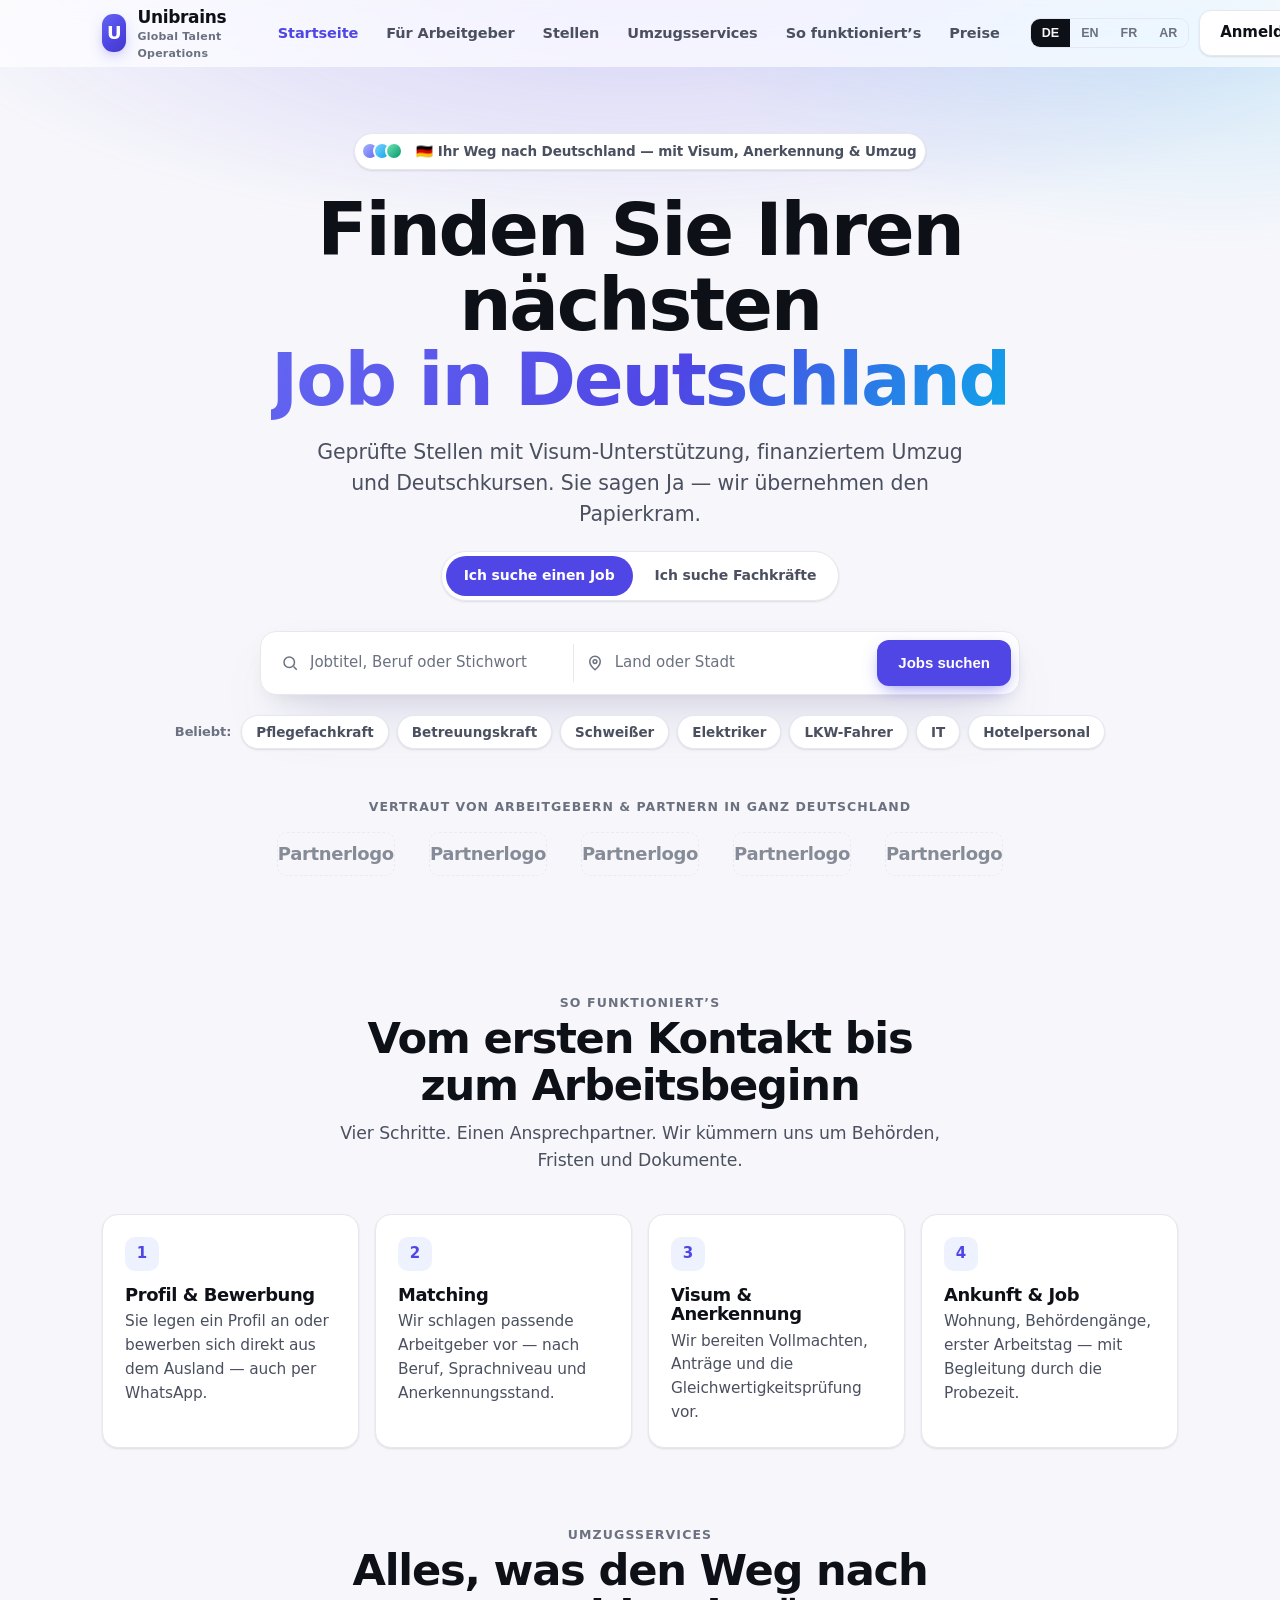
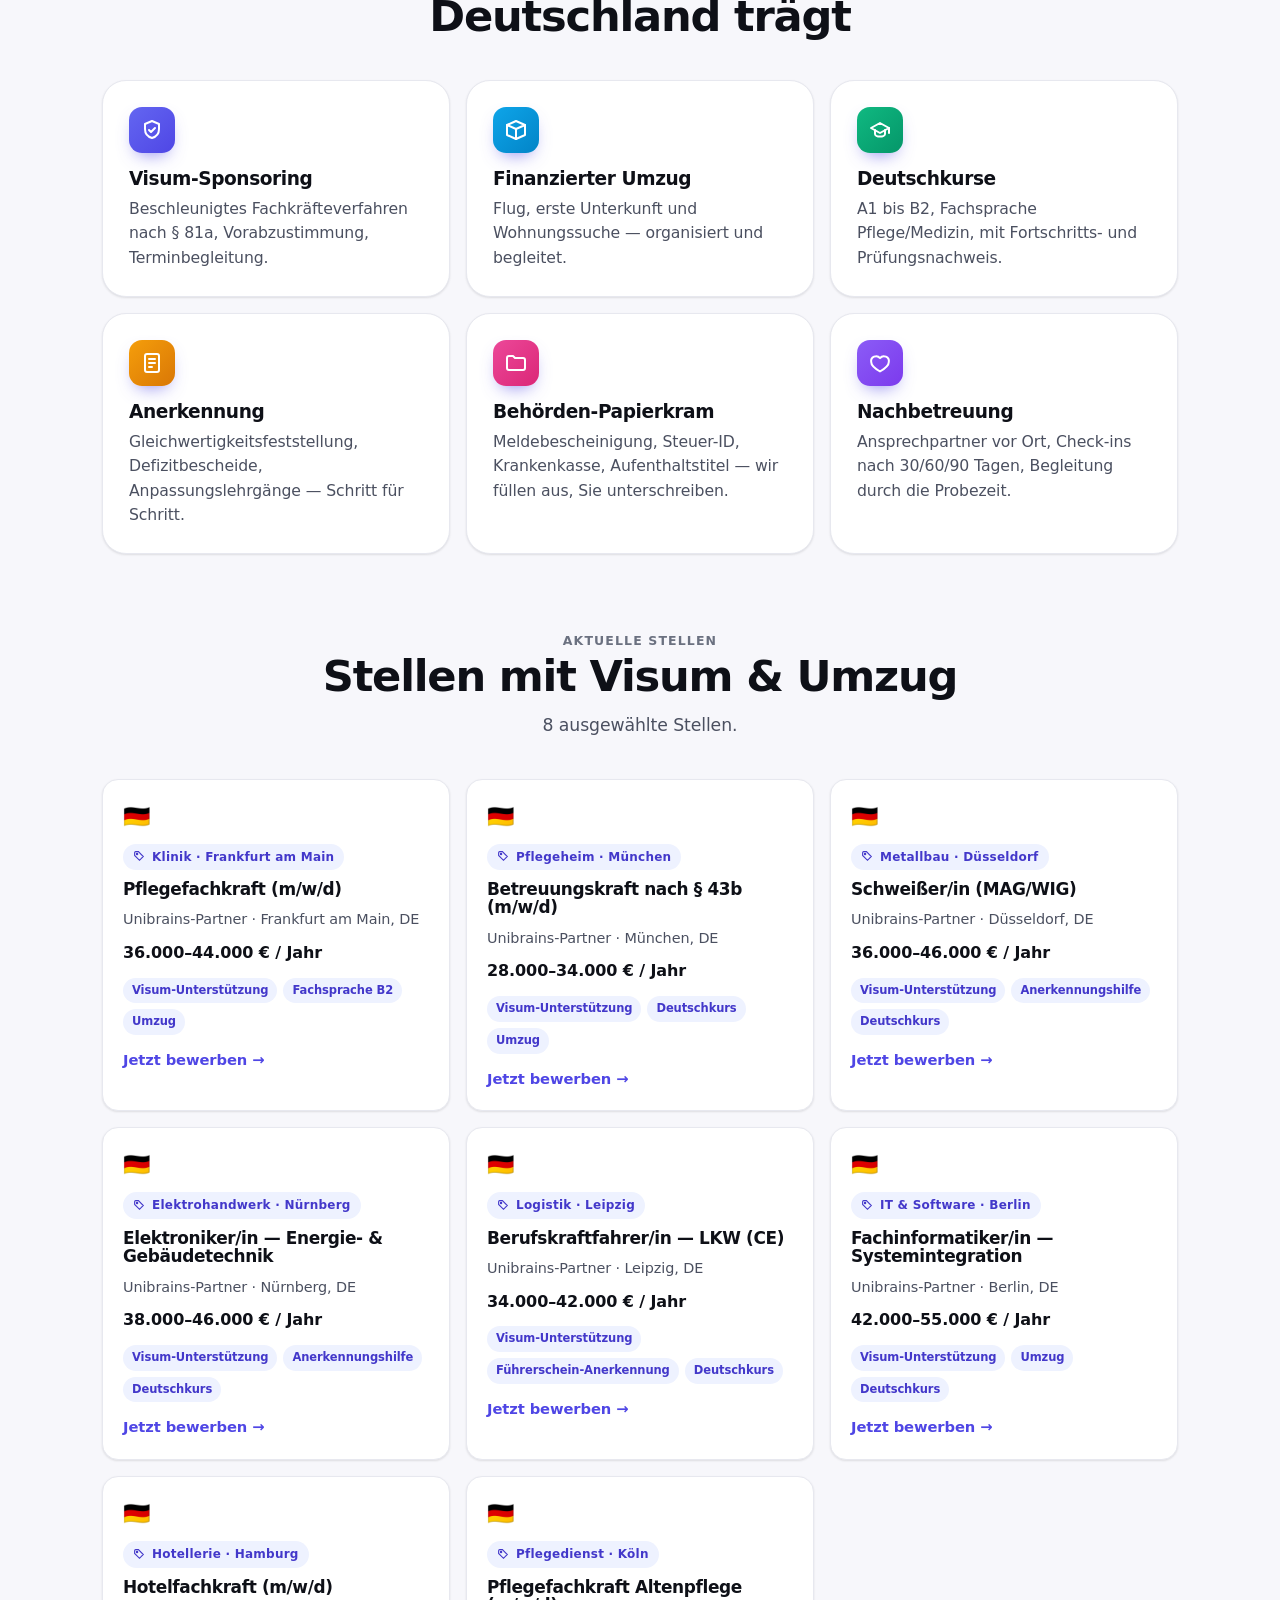
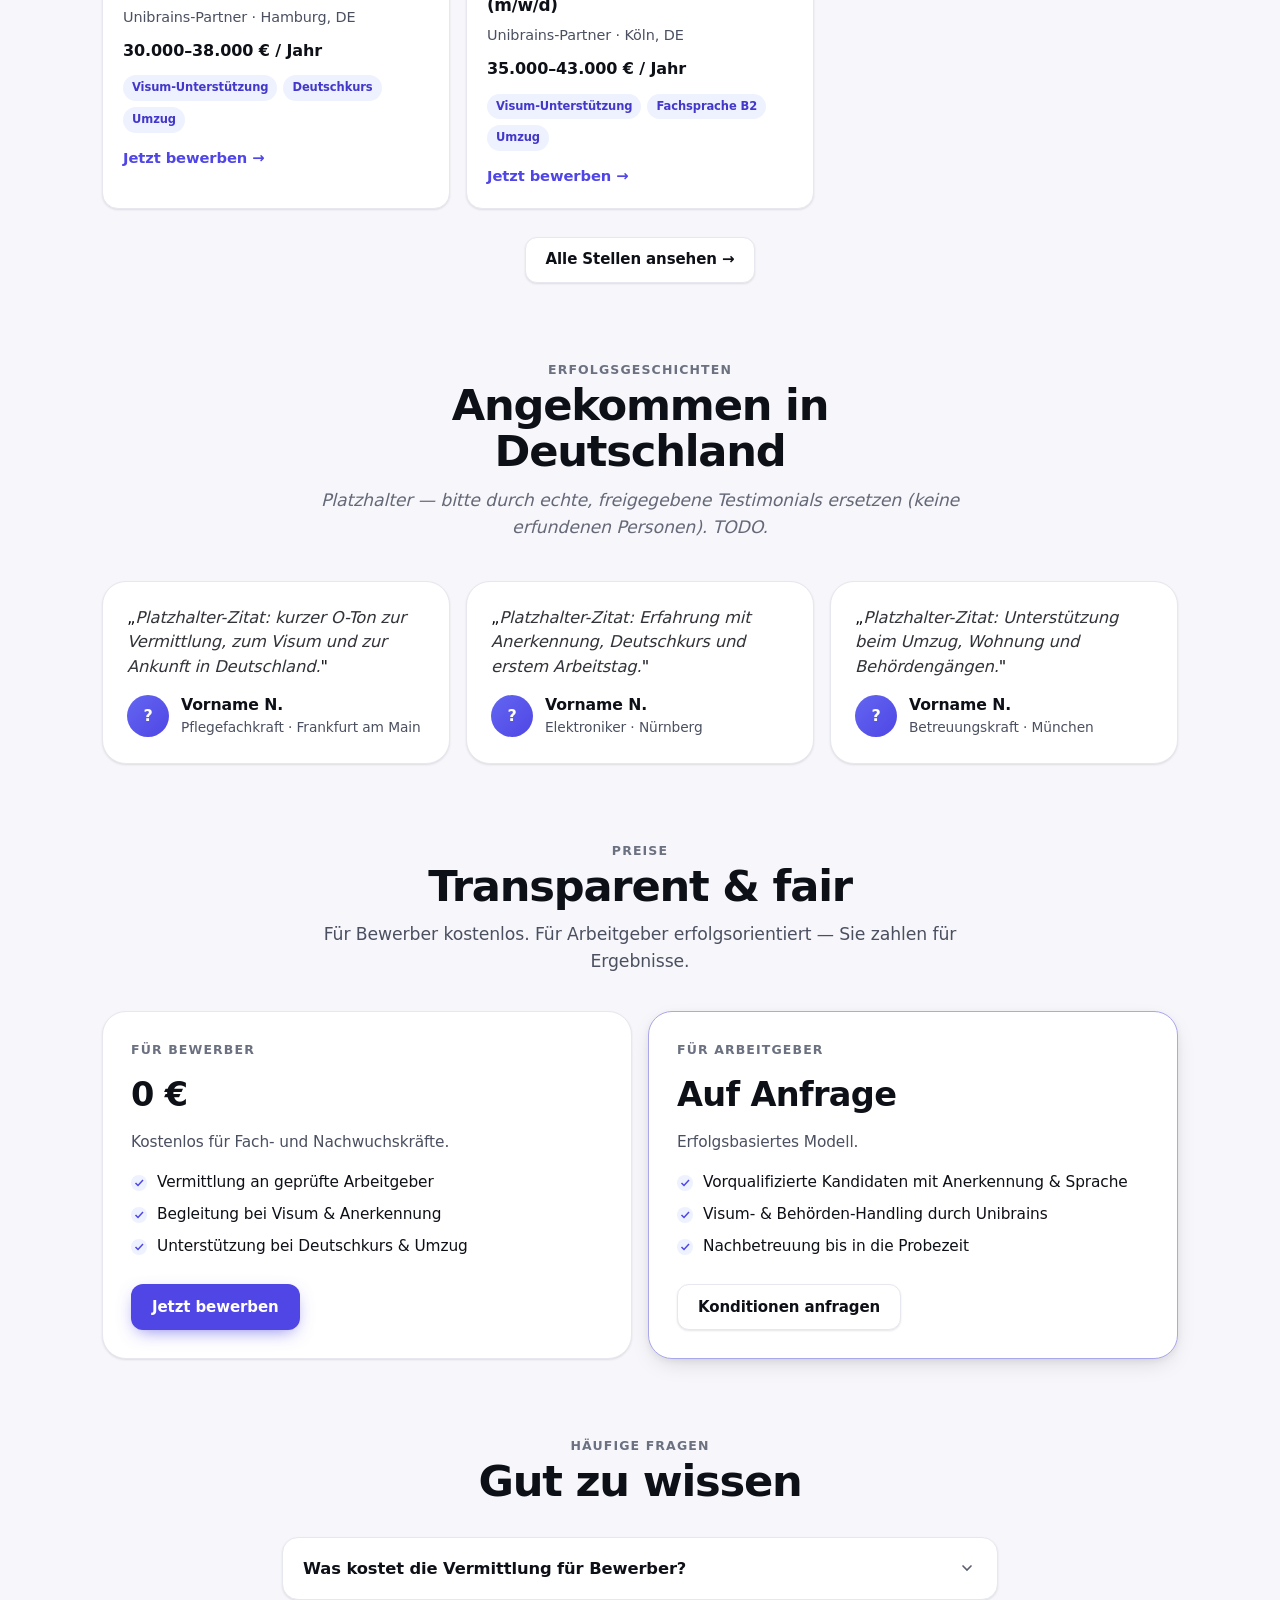
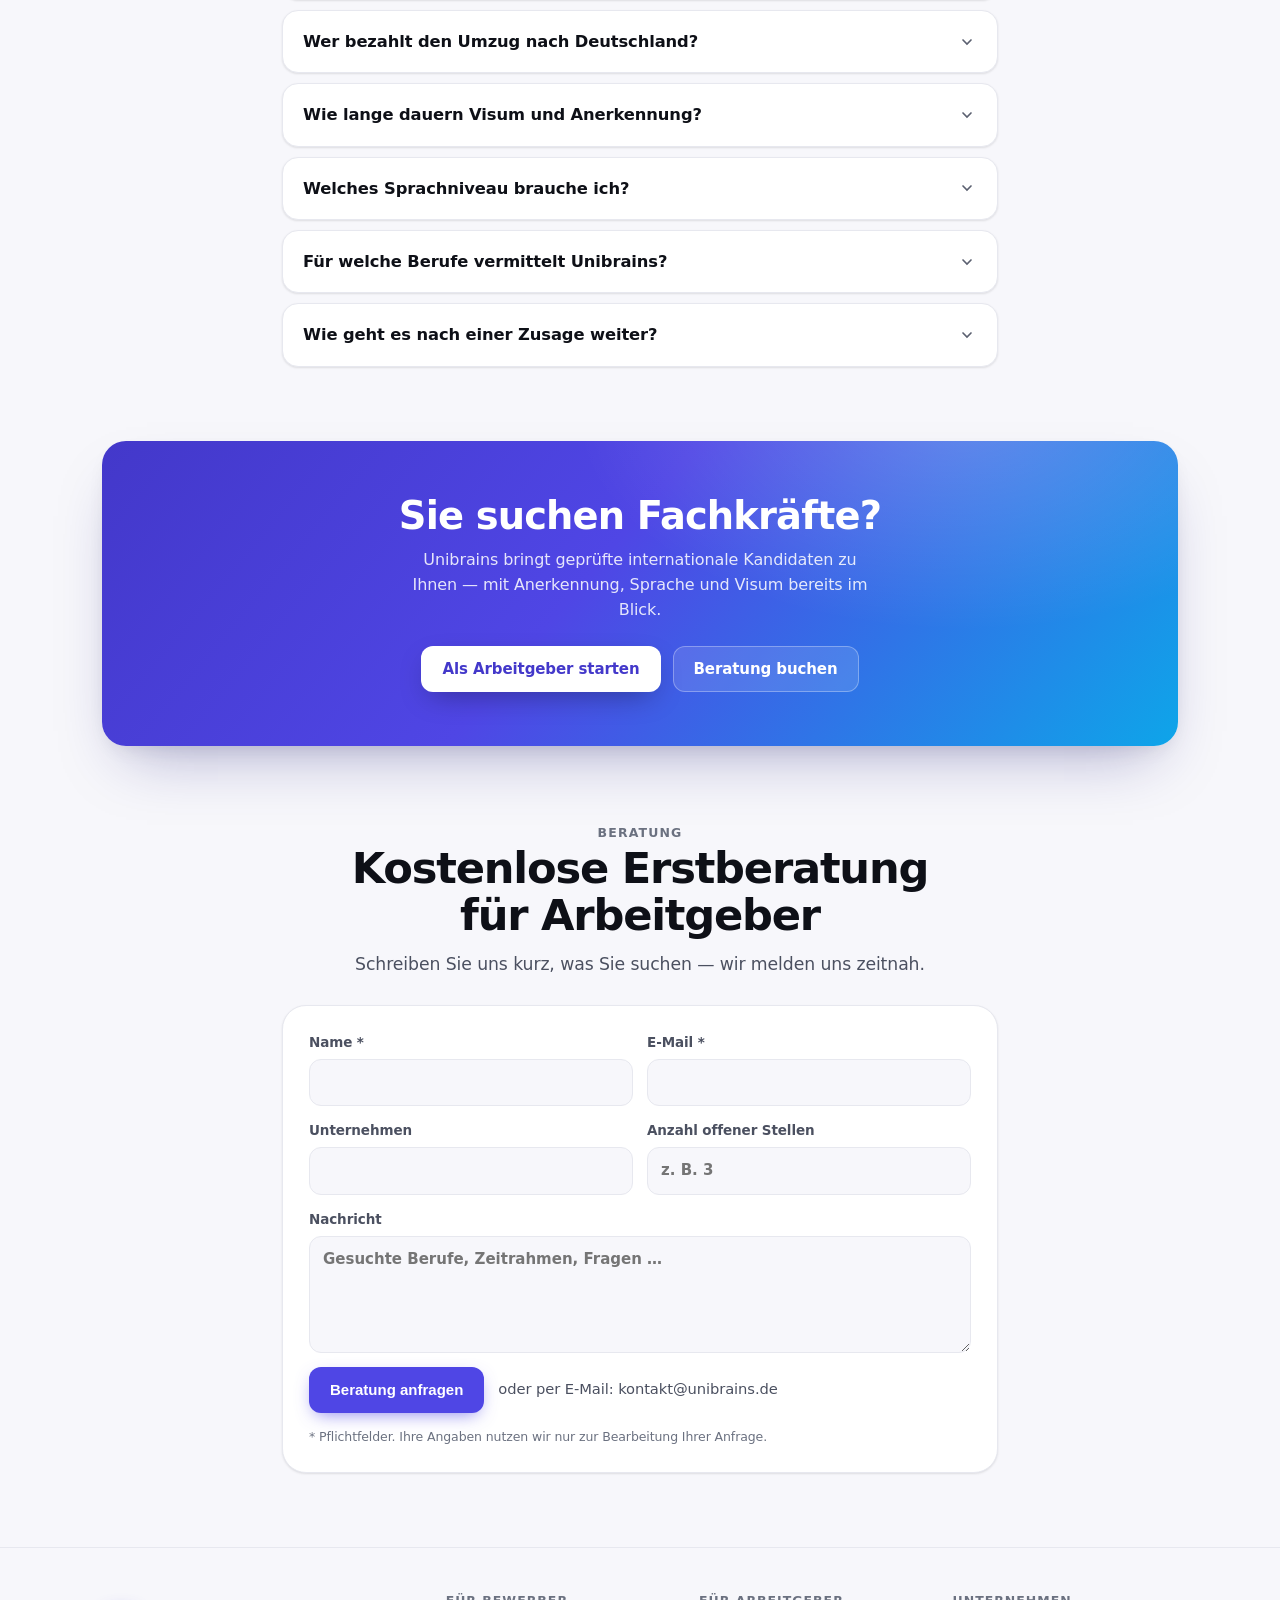
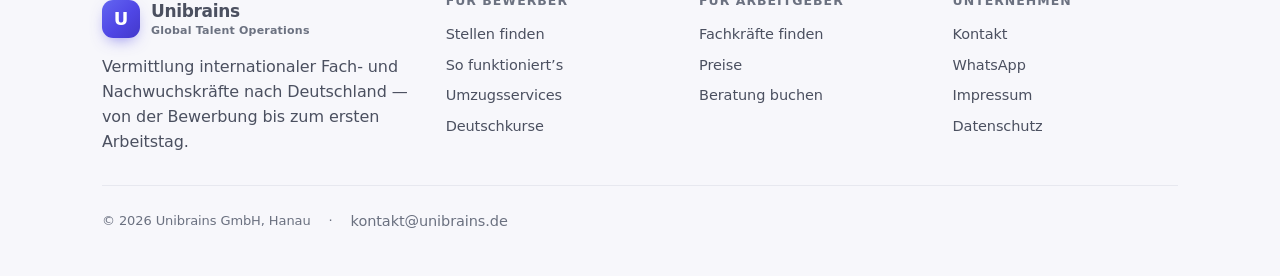
==== index.html @ dc7a6ab7 "feat(P4): Stellen vom RelocateOS-Live-Feed laden (Fallback auf data/jobs.json) Frontend holt Jobs vo" ====
<!doctype html>
<html lang="de">
<head>
<meta charset="utf-8" />
<meta name="viewport" content="width=device-width, initial-scale=1" />
<title>Jobs in Deutschland: Visum, Umzug, Anerkennung – Unibrains</title>
<meta name="description" content="Jobs in Deutschland mit Visum-Unterstützung, finanziertem Umzug, Anerkennung und Deutschkursen. Sie sagen Ja – Unibrains übernimmt den Papierkram." />
<link rel="icon" href="favicon.svg" type="image/svg+xml" />
<!-- P3.18: SEO / Social -->
<link rel="canonical" href="https://unibrains.de/" />
<meta property="og:type" content="website" />
<meta property="og:site_name" content="Unibrains" />
<meta property="og:locale" content="de_DE" />
<meta property="og:url" content="https://unibrains.de/" />
<meta property="og:title" content="Jobs in Deutschland: Visum, Umzug, Anerkennung – Unibrains" />
<meta property="og:description" content="Geprüfte Stellen mit Visum-Unterstützung, finanziertem Umzug und Deutschkursen. Sie sagen Ja — wir übernehmen den Papierkram." />
<!-- TODO: echtes Teaser-Bild (1200x630) unter /og-image.png hinterlegen. -->
<meta property="og:image" content="https://unibrains.de/og-image.png" />
<meta property="og:image:width" content="1200" />
<meta property="og:image:height" content="630" />
<meta name="twitter:card" content="summary_large_image" />
<meta name="twitter:title" content="Jobs in Deutschland: Visum, Umzug, Anerkennung – Unibrains" />
<meta name="twitter:description" content="Geprüfte Stellen mit Visum-Unterstützung, finanziertem Umzug und Deutschkursen." />
<meta name="twitter:image" content="https://unibrains.de/og-image.png" />
<!-- hreflang: Sprachumschaltung läuft aktuell clientseitig auf derselben URL.
     TODO: für echte hreflang-Signale eigene URLs je Sprache (z. B. /en/, /fr/, /ar/) anlegen. -->
<link rel="alternate" hreflang="de" href="https://unibrains.de/" />
<link rel="alternate" hreflang="x-default" href="https://unibrains.de/" />
<script>document.documentElement.classList.add('js')</script>
<style>
  /* ============ Design tokens ============ */
  :root {
    --brand: #4f46e5;         /* indigo — the Unibrains mark, refined */
    --brand-600: #4338ca;
    --brand-soft: #eef2ff;
    --accent: #0ea5e9;
    --ok: #059669;

    --bg: #f7f7fb;
    --surface: #ffffff;
    --surface-2: #ffffff;
    --ink: #0e1017;
    --muted: #4b5060;      /* P3.15: etwas dunkler für sicheren AA-Kontrast */
    --faint: #6b7180;      /* P3.15: war #8b90a0 (~3:1, AA-Fail) → jetzt ~4.6:1 auf Weiß */
    --line: #e7e8ef;
    --glass: rgba(255,255,255,0.7);
    --glass-line: rgba(255,255,255,0.55);
    --shadow-sm: 0 1px 2px rgba(14,16,23,.06), 0 1px 3px rgba(14,16,23,.05);
    --shadow-md: 0 8px 24px -8px rgba(14,16,23,.18), 0 2px 6px rgba(14,16,23,.06);
    --shadow-lg: 0 30px 60px -24px rgba(30,27,120,.35), 0 8px 24px -12px rgba(14,16,23,.16);
    --radius: 16px;
    --radius-lg: 24px;
    --ease: cubic-bezier(.2,0,0,1);
    --spring: cubic-bezier(.22,1.2,.36,1);
    --maxw: 1120px;
    color-scheme: light dark;
  }
  @media (prefers-color-scheme: dark) {
    :root {
      --bg: #0b0c10;
      --surface: #14161d;
      --surface-2: #191c24;
      --ink: #f3f4f8;
      --muted: #a4a9ba;
      --faint: #767c90;
      --line: #262a34;
      --brand-soft: #1b1f3a;
      --glass: rgba(18,20,27,0.6);
      --glass-line: rgba(255,255,255,0.08);
      --shadow-md: 0 10px 30px -10px rgba(0,0,0,.6), 0 2px 8px rgba(0,0,0,.4);
      --shadow-lg: 0 40px 80px -30px rgba(0,0,0,.7), 0 10px 30px -12px rgba(0,0,0,.5);
    }
  }

  /* ============ Reset & base ============ */
  * { box-sizing: border-box; }
  html { -webkit-text-size-adjust: 100%; scroll-behavior: smooth; }
  body {
    margin: 0;
    font-family: -apple-system, BlinkMacSystemFont, "Segoe UI", "Inter", system-ui, sans-serif;
    font-optical-sizing: auto;
    text-rendering: optimizeLegibility;
    -webkit-font-smoothing: antialiased;
    background: var(--bg);
    color: var(--ink);
    line-height: 1.55;
    letter-spacing: -0.006em;
    overflow-x: hidden;
  }
  a { color: inherit; text-decoration: none; }
  h1, h2, h3 { margin: 0; letter-spacing: -0.022em; line-height: 1.08; font-weight: 700; }
  p { margin: 0; }
  ::selection { background: color-mix(in srgb, var(--brand) 26%, transparent); }
  .wrap { max-width: var(--maxw); margin: 0 auto; padding: 0 22px; }
  .eyebrow { font-size: 12.5px; font-weight: 700; letter-spacing: .09em; text-transform: uppercase; color: var(--faint); }

  /* ============ Buttons ============ */
  .btn {
    --scale: 1;
    display: inline-flex; align-items: center; gap: 8px;
    height: 46px; padding: 0 20px; border-radius: 12px;
    font-weight: 650; font-size: 15px; cursor: pointer; border: 1px solid transparent;
    transform: scale(var(--scale)); transition: transform .14s var(--ease), background .2s var(--ease), box-shadow .2s var(--ease), border-color .2s var(--ease), filter .2s var(--ease);
    user-select: none; white-space: nowrap;
  }
  .btn:active { --scale: .965; }
  .btn-primary { background: var(--brand); color: #fff; box-shadow: 0 6px 18px -6px color-mix(in srgb, var(--brand) 70%, transparent); }
  .btn-primary:hover { filter: brightness(1.06); transform: translateY(-1px) scale(var(--scale)); box-shadow: 0 12px 28px -8px color-mix(in srgb, var(--brand) 70%, transparent); }
  .btn-ghost { background: var(--surface); color: var(--ink); border-color: var(--line); box-shadow: var(--shadow-sm); }
  .btn-ghost:hover { border-color: color-mix(in srgb, var(--brand) 45%, var(--line)); color: var(--brand); }
  .btn:focus-visible { outline: none; box-shadow: 0 0 0 3px color-mix(in srgb, var(--brand) 45%, transparent); }

  /* ============ Header (glass) ============ */
  header.nav {
    position: sticky; top: 0; z-index: 50;
    background: var(--glass);
    backdrop-filter: blur(20px) saturate(180%);
    -webkit-backdrop-filter: blur(20px) saturate(180%);
    border-bottom: 1px solid transparent;
    transition: border-color .3s var(--ease), background .3s var(--ease);
  }
  header.nav.scrolled { border-bottom-color: var(--line); }
  .nav-row { display: flex; align-items: center; gap: 18px; height: 66px; }
  .brand { display: flex; align-items: center; gap: 11px; }
  .brand .mark {
    width: 38px; height: 38px; border-radius: 11px; display: grid; place-items: center;
    color: #fff; font-weight: 800; font-size: 18px;
    background: linear-gradient(135deg, #6366f1, #4f46e5 55%, #4338ca);
    box-shadow: 0 6px 16px -6px rgba(79,70,229,.7);
  }
  .brand .name { font-weight: 800; letter-spacing: -.02em; font-size: 17px; }
  .brand .sub { display: block; font-size: 11px; font-weight: 600; color: var(--faint); letter-spacing: .02em; margin-top: -2px; }
  nav.links { display: none; gap: 4px; margin-left: 8px; }
  nav.links a { padding: 8px 12px; border-radius: 9px; font-size: 14.5px; font-weight: 550; color: var(--muted); transition: color .18s, background .18s; }
  nav.links a:hover { color: var(--ink); background: color-mix(in srgb, var(--ink) 5%, transparent); }
  nav.links a.active { color: var(--brand); }
  .nav-right { margin-left: auto; display: flex; align-items: center; gap: 10px; }
  .lang { display: none; border: 1px solid var(--line); border-radius: 10px; overflow: hidden; }
  .lang button { border: 0; background: transparent; padding: 7px 11px; font-size: 12.5px; font-weight: 700; color: var(--faint); cursor: pointer; }
  .lang button.on { background: var(--ink); color: var(--bg); }
  .hide-sm { display: none; }
  @media (min-width: 900px) {
    nav.links, .lang { display: flex; }
    .hide-sm { display: inline-flex; }
  }

  /* ============ Hero ============ */
  .hero { position: relative; padding: 66px 0 40px; text-align: center; }
  .hero::before {
    content: ""; position: absolute; inset: -10% -20% auto -20%; height: 620px; z-index: -1;
    background:
      radial-gradient(60% 60% at 50% 0%, color-mix(in srgb, var(--brand) 22%, transparent), transparent 70%),
      radial-gradient(40% 50% at 82% 8%, color-mix(in srgb, var(--accent) 16%, transparent), transparent 70%);
    filter: blur(10px);
  }
  .badge {
    display: inline-flex; align-items: center; gap: 9px; padding: 7px 8px 7px 12px;
    background: var(--surface); border: 1px solid var(--line); border-radius: 999px;
    font-size: 13.5px; font-weight: 600; color: var(--muted); box-shadow: var(--shadow-sm);
  }
  .badge .dots { display: inline-flex; }
  .badge .dots i { width: 18px; height: 18px; border-radius: 50%; margin-left: -6px; border: 2px solid var(--surface); display: inline-block;
    background: linear-gradient(135deg,#a5b4fc,#6366f1); }
  .badge .dots i:nth-child(2){ background: linear-gradient(135deg,#7dd3fc,#0ea5e9);}
  .badge .dots i:nth-child(3){ background: linear-gradient(135deg,#6ee7b7,#059669); margin-right: 4px;}
  .hero h1 {
    font-size: clamp(2.6rem, 7.2vw, 4.6rem);
    letter-spacing: -0.03em; line-height: 1.02; margin: 22px auto 0; max-width: 15ch;
  }
  .hero h1 .grad { background: linear-gradient(120deg,#6366f1,#4f46e5 55%,#0ea5e9); -webkit-background-clip: text; background-clip: text; color: transparent; }
  .hero .lede { margin: 20px auto 0; max-width: 52ch; font-size: clamp(1.05rem,2.3vw,1.28rem); color: var(--muted); line-height: 1.5; }

  /* search */
  .search {
    margin: 30px auto 0; max-width: 760px; display: flex; align-items: center; gap: 6px;
    background: var(--surface); border: 1px solid var(--line); border-radius: 16px; padding: 8px;
    box-shadow: var(--shadow-lg); text-align: left;
  }
  .search .field { flex: 1; display: flex; align-items: center; gap: 9px; padding: 6px 12px; min-width: 0; }
  .search .field + .field { border-left: 1px solid var(--line); }
  .search svg { flex: none; color: var(--faint); }
  .search input { border: 0; outline: 0; background: transparent; font: inherit; font-size: 15px; color: var(--ink); width: 100%; }
  .search input::placeholder { color: var(--faint); }
  .search .btn { height: 46px; }
  @media (max-width: 640px){ .search{ flex-wrap: wrap; } .search .field+.field{ border-left:0; } .search .btn{ width:100%; justify-content:center; } }

  .chips { margin: 20px auto 0; display: flex; flex-wrap: wrap; gap: 8px; justify-content: center; align-items: center; }
  .chips .lbl { color: var(--faint); font-weight: 700; font-size: 13px; margin-right: 2px; }
  .chip { padding: 8px 14px; border-radius: 999px; background: var(--surface); border: 1px solid var(--line); font-size: 13.5px; font-weight: 600; color: var(--muted);
    box-shadow: var(--shadow-sm); transition: transform .16s var(--ease), color .16s, border-color .16s; }
  .chip:hover { color: var(--brand); border-color: color-mix(in srgb,var(--brand) 40%,var(--line)); transform: translateY(-1px); }

  /* trust */
  .trust { margin-top: 48px; }
  .trust p { text-align: center; color: var(--faint); font-size: 12.5px; font-weight: 700; letter-spacing: .08em; text-transform: uppercase; }
  .trust .logos { margin-top: 16px; display: flex; flex-wrap: wrap; gap: 14px 34px; justify-content: center; align-items: center; opacity: .8; }
  .trust .logos span { font-weight: 800; font-size: 18px; letter-spacing: -.02em; color: var(--faint); }

  /* ============ Sections ============ */
  section.block { padding: 74px 0; }
  .sec-head { max-width: 640px; }
  .sec-head.center { margin: 0 auto; text-align: center; }
  .sec-head h2 { font-size: clamp(1.8rem, 4vw, 2.7rem); letter-spacing: -.028em; }
  .sec-head p { margin-top: 12px; color: var(--muted); font-size: 1.08rem; }

  /* steps */
  .steps { margin-top: 40px; display: grid; gap: 16px; grid-template-columns: 1fr; }
  @media (min-width: 720px){ .steps{ grid-template-columns: repeat(4,1fr);} }
  .step { background: var(--surface); border: 1px solid var(--line); border-radius: var(--radius); padding: 22px; box-shadow: var(--shadow-sm);
    transition: transform .3s var(--spring), box-shadow .3s var(--ease), border-color .3s; }
  .step:hover { transform: translateY(-4px); box-shadow: var(--shadow-md); border-color: color-mix(in srgb,var(--brand) 26%,var(--line)); }
  .step .n { width: 34px; height: 34px; border-radius: 10px; display: grid; place-items: center; font-weight: 800; color: var(--brand); background: var(--brand-soft); font-size: 15px; }
  .step h3 { margin-top: 14px; font-size: 1.12rem; }
  .step p { margin-top: 6px; color: var(--muted); font-size: .96rem; }

  /* services */
  .grid3 { margin-top: 40px; display: grid; gap: 16px; grid-template-columns: 1fr; }
  @media (min-width: 680px){ .grid3{ grid-template-columns: repeat(2,1fr);} }
  @media (min-width: 980px){ .grid3{ grid-template-columns: repeat(3,1fr);} }
  .svc { background: var(--surface); border: 1px solid var(--line); border-radius: var(--radius-lg); padding: 26px; box-shadow: var(--shadow-sm);
    transition: transform .3s var(--spring), box-shadow .3s var(--ease), border-color .3s; }
  .svc:hover { transform: translateY(-4px); box-shadow: var(--shadow-md); }
  .svc .ic { width: 46px; height: 46px; border-radius: 13px; display: grid; place-items: center; color: #fff; margin-bottom: 16px;
    background: linear-gradient(135deg,#6366f1,#4f46e5); box-shadow: 0 8px 18px -8px rgba(79,70,229,.7); }
  .svc.a .ic{ background: linear-gradient(135deg,#0ea5e9,#0284c7);}
  .svc.b .ic{ background: linear-gradient(135deg,#10b981,#059669);}
  .svc.c .ic{ background: linear-gradient(135deg,#f59e0b,#d97706);}
  .svc.d .ic{ background: linear-gradient(135deg,#ec4899,#db2777);}
  .svc.e .ic{ background: linear-gradient(135deg,#8b5cf6,#7c3aed);}
  .svc h3 { font-size: 1.16rem; }
  .svc p { margin-top: 8px; color: var(--muted); font-size: .98rem; }

  /* jobs */
  .jobs { margin-top: 40px; display: grid; gap: 16px; grid-template-columns: 1fr; }
  @media (min-width: 720px){ .jobs{ grid-template-columns: repeat(3,1fr);} }
  .job { background: var(--surface); border: 1px solid var(--line); border-radius: var(--radius); padding: 20px; box-shadow: var(--shadow-sm);
    display: flex; flex-direction: column; gap: 10px; transition: transform .3s var(--spring), box-shadow .3s var(--ease), border-color .3s; }
  .job:hover { transform: translateY(-4px); box-shadow: var(--shadow-md); border-color: color-mix(in srgb,var(--brand) 26%,var(--line)); }
  .job .flag { font-size: 22px; }
  .job h3 { font-size: 1.06rem; }
  .job .meta { color: var(--muted); font-size: .9rem; }
  .job .sal { font-weight: 750; }
  .job .tags { display: flex; flex-wrap: wrap; gap: 6px; margin-top: 2px; }
  .job .tags span { font-size: 11.5px; font-weight: 650; padding: 4px 9px; border-radius: 999px; background: var(--brand-soft); color: var(--brand-600); }
  .job .apply { margin-top: 4px; color: var(--brand); font-weight: 700; font-size: .92rem; }

  /* employer CTA */
  .cta { position: relative; overflow: hidden; border-radius: var(--radius-lg); padding: 54px 40px; text-align: center; color: #fff;
    background: linear-gradient(130deg,#4338ca,#4f46e5 45%,#0ea5e9); box-shadow: var(--shadow-lg); }
  .cta::after{ content:""; position:absolute; inset:0; background: radial-gradient(60% 120% at 80% -10%, rgba(255,255,255,.22), transparent 60%); }
  .cta h2 { font-size: clamp(1.7rem,3.6vw,2.4rem); position: relative; }
  .cta p { margin: 12px auto 0; max-width: 46ch; color: rgba(255,255,255,.86); position: relative; }
  .cta .row { margin-top: 24px; display: flex; gap: 12px; justify-content: center; flex-wrap: wrap; position: relative; }
  .cta .btn-primary { background: #fff; color: var(--brand-600); box-shadow: 0 10px 30px -10px rgba(0,0,0,.4); }
  .cta .btn-ghost { background: rgba(255,255,255,.12); color: #fff; border-color: rgba(255,255,255,.3); box-shadow: none; }

  /* footer */
  footer { border-top: 1px solid var(--line); padding: 46px 0 40px; color: var(--muted); }
  .foot-grid { display: grid; gap: 28px; grid-template-columns: 1fr; }
  @media (min-width: 760px){ .foot-grid{ grid-template-columns: 1.4fr 1fr 1fr 1fr;} }
  footer h3 { font-size: 12.5px; letter-spacing: .08em; text-transform: uppercase; color: var(--faint); margin: 0 0 12px; font-weight: 700; }
  footer a { display: block; color: var(--muted); font-size: 14.5px; padding: 4px 0; }
  footer a:hover { color: var(--brand); }
  .foot-legal { margin-top: 30px; padding-top: 20px; border-top: 1px solid var(--line); display: flex; flex-wrap: wrap; gap: 8px 18px; align-items: center; font-size: 13px; color: var(--faint); }
  .todo { font-style: italic; opacity: .8; }

  /* ============ Reveal on scroll ============ */
  /* Gated on .js so the page is fully visible without JavaScript (crawlers, no-JS,
     script errors) — the animation is a progressive enhancement, not a gate. */
  /* P3.16: Elemente sind standardmäßig sichtbar; die Einblende-Animation läuft NUR,
     wenn der Nutzer Bewegung zulässt (no-preference). */
  @media (prefers-reduced-motion: no-preference) {
    .js .reveal { opacity: 0; transform: translateY(18px); transition: opacity .7s var(--ease), transform .7s var(--spring); }
    .js .reveal.in { opacity: 1; transform: none; }
  }
  @media (prefers-reduced-motion: reduce) {
    * { scroll-behavior: auto !important; }
    .reveal { opacity: 1 !important; transform: none !important; transition: none; }
    .btn, .step, .svc, .job, .chip { transition: none !important; }
  }
  @media (prefers-reduced-transparency: reduce) {
    header.nav { background: var(--surface); backdrop-filter: none; }
  }
.cta::after{pointer-events:none}.cta .row{position:relative;z-index:2}.cta .btn{position:relative;z-index:2}

  /* ===== A11y helpers (P3.17) ===== */
  .vh { position:absolute; width:1px; height:1px; padding:0; margin:-1px; overflow:hidden; clip:rect(0 0 0 0); white-space:nowrap; border:0; }
  .skip-link { position:absolute; left:-9999px; top:0; z-index:100; background:var(--brand); color:#fff; padding:10px 16px; border-radius:0 0 10px 0; font-weight:700; }
  .skip-link:focus { left:0; }
  a:focus-visible, button:focus-visible, input:focus-visible, textarea:focus-visible, summary:focus-visible, [tabindex]:focus-visible {
    outline:3px solid color-mix(in srgb, var(--brand) 55%, transparent); outline-offset:2px; border-radius:8px;
  }

  /* chips as buttons (P1.2) */
  .chip { font-family: inherit; cursor: pointer; }
  .chip.on { color: var(--brand); border-color: color-mix(in srgb,var(--brand) 55%,var(--line)); background: var(--brand-soft); }

  /* jobs meta (P1.4 / P2.13) */
  .jobs-info { margin-top: 12px; color: var(--muted); font-size: .98rem; }
  .jobs-empty { margin-top: 24px; text-align:center; color: var(--muted); font-size: 1.02rem; }
  .jobs-empty a { color: var(--brand); font-weight: 700; }
  .jobs-more { margin-top: 28px; text-align: center; }
  .job .sector { display:inline-flex; align-items:center; gap:6px; align-self:flex-start; font-size:12px; font-weight:700; letter-spacing:.02em;
    color:var(--brand-600); background:var(--brand-soft); padding:4px 10px; border-radius:999px; }

  /* prices (P1.3) */
  .prices { margin-top: 36px; display:grid; gap:16px; grid-template-columns:1fr; }
  @media (min-width:720px){ .prices{ grid-template-columns:repeat(2,1fr);} }
  .price { background:var(--surface); border:1px solid var(--line); border-radius:var(--radius-lg); padding:28px; box-shadow:var(--shadow-sm); display:flex; flex-direction:column; gap:10px; }
  .price.featured { border-color: color-mix(in srgb,var(--brand) 40%,var(--line)); box-shadow:var(--shadow-md); }
  .price-amt { font-size:2.1rem; font-weight:800; letter-spacing:-.02em; }
  .price-sub { color:var(--muted); font-size:.96rem; }
  .price-list { margin:6px 0 16px; padding:0; list-style:none; display:flex; flex-direction:column; gap:8px; }
  .price-list li { position:relative; padding-left:26px; color:var(--ink); font-size:.96rem; }
  .price-list li::before { content:""; position:absolute; left:0; top:4px; width:16px; height:16px; border-radius:50%; background:var(--brand-soft);
    background-image:url("data:image/svg+xml,%3Csvg xmlns='http://www.w3.org/2000/svg' width='12' height='12' viewBox='0 0 24 24' fill='none' stroke='%234f46e5' stroke-width='3'%3E%3Cpath d='M5 12l5 5L20 6'/%3E%3C/svg%3E"); background-repeat:no-repeat; background-position:center; }
  .price .btn { margin-top:auto; align-self:flex-start; }

  /* header: nav nowrap + Burger/Mobile-Menü (P2.7) */
  nav.links a { white-space: nowrap; }
  .burger { display:inline-flex; align-items:center; justify-content:center; width:42px; height:42px; border-radius:11px; border:1px solid var(--line); background:var(--surface); color:var(--ink); cursor:pointer; box-shadow:var(--shadow-sm); }
  .burger:hover { color:var(--brand); border-color:color-mix(in srgb,var(--brand) 45%,var(--line)); }
  .mmenu { display:flex; flex-direction:column; gap:2px; padding:8px 22px 16px; border-top:1px solid var(--line); background:var(--surface); }
  .mmenu[hidden] { display:none; }
  .mmenu a { padding:12px 10px; border-radius:10px; font-weight:600; color:var(--ink); font-size:15px; }
  .mmenu a:hover { background:color-mix(in srgb,var(--ink) 5%,transparent); color:var(--brand); }
  @media (min-width:900px){ .burger{ display:none; } .mmenu{ display:none !important; } }

  /* Zielgruppen-Switch (P2.8) */
  .audience { margin:22px auto 0; display:inline-flex; gap:4px; padding:4px; background:var(--surface); border:1px solid var(--line); border-radius:999px; box-shadow:var(--shadow-sm); }
  .aud { padding:9px 18px; border-radius:999px; font-weight:650; font-size:14px; color:var(--muted); transition:color .16s, background .16s; }
  .aud.on { background:var(--brand); color:#fff; }
  .aud:hover:not(.on){ color:var(--brand); }

  /* Partner-Logo-Platzhalter (P2.9) */
  .logo-slot { display:inline-grid; place-items:center; min-width:118px; height:44px; border:1px dashed var(--line); border-radius:10px; color:var(--faint); font-weight:700; font-size:12.5px; letter-spacing:.02em; }

  /* Erfolgsgeschichten (P2.9) */
  .story { background:var(--surface); border:1px solid var(--line); border-radius:var(--radius-lg); padding:24px; box-shadow:var(--shadow-sm); margin:0; display:flex; flex-direction:column; gap:14px;
    transition: transform .3s var(--spring), box-shadow .3s var(--ease); }
  .story:hover { transform: translateY(-4px); box-shadow: var(--shadow-md); }
  .story blockquote { margin:0; font-size:1.02rem; color:var(--ink); line-height:1.5; }
  .story figcaption { display:flex; align-items:center; gap:12px; }
  .story .av { width:42px; height:42px; border-radius:50%; display:grid; place-items:center; font-weight:800; color:#fff; flex:0 0 42px; background:linear-gradient(135deg,#6366f1,#4f46e5); }
  .story figcaption b { display:block; font-size:.98rem; }
  .story .role { display:block; color:var(--muted); font-size:.86rem; }
  .todo { font-style: italic; opacity: .85; }

  /* service SVG icons (P2.12) */
  .svc .ic svg { width:24px; height:24px; }

  /* narrow container (FAQ/Form) */
  .wrap.narrow { max-width: 760px; }

  /* FAQ (P2.10) */
  .faq { margin-top: 32px; display:flex; flex-direction:column; gap:10px; }
  .faq details { background:var(--surface); border:1px solid var(--line); border-radius:var(--radius); box-shadow:var(--shadow-sm); overflow:hidden; }
  .faq summary { list-style:none; cursor:pointer; padding:18px 20px; font-weight:650; font-size:1.02rem; display:flex; align-items:center; justify-content:space-between; gap:12px; }
  .faq summary::-webkit-details-marker { display:none; }
  .faq summary::after { content:""; width:20px; height:20px; flex:0 0 20px; transition:transform .2s var(--ease);
    background:no-repeat center / 16px url("data:image/svg+xml,%3Csvg xmlns='http://www.w3.org/2000/svg' width='16' height='16' viewBox='0 0 24 24' fill='none' stroke='%235b6070' stroke-width='2.5' stroke-linecap='round'%3E%3Cpath d='M6 9l6 6 6-6'/%3E%3C/svg%3E"); }
  .faq details[open] summary::after { transform:rotate(180deg); }
  .faq-a { padding:0 20px 18px; color:var(--muted); font-size:.98rem; }

  /* Lead-/Beratungsformular (P2.11) */
  .vh-hp { position:absolute; left:-9999px; width:1px; height:1px; }
  .lead { margin-top: 28px; background:var(--surface); border:1px solid var(--line); border-radius:var(--radius-lg); padding:26px; box-shadow:var(--shadow-sm); display:flex; flex-direction:column; gap:14px; }
  .lead-grid { display:grid; gap:14px; grid-template-columns:1fr; }
  @media (min-width:640px){ .lead-grid{ grid-template-columns:repeat(2,1fr);} }
  .lead label { display:flex; flex-direction:column; gap:6px; font-size:13.5px; font-weight:650; color:var(--muted); }
  .lead input, .lead textarea { font:inherit; font-size:15px; color:var(--ink); background:var(--bg); border:1px solid var(--line); border-radius:12px; padding:11px 13px; width:100%; }
  .lead input:focus, .lead textarea:focus { outline:none; border-color:color-mix(in srgb,var(--brand) 55%,var(--line)); box-shadow:0 0 0 3px color-mix(in srgb,var(--brand) 22%,transparent); }
  .lead textarea { resize:vertical; }
  .lead-row { display:flex; flex-wrap:wrap; align-items:center; gap:14px; }
  .lead-alt { color:var(--muted); font-size:.92rem; }
  .lead-alt:hover { color:var(--brand); }
  .lead-note { color:var(--faint); font-size:12.5px; }

  /* P3.15: Kontrast für lila Tags/Chips/Badges im Dark-Mode (brand-600 auf dunklem brand-soft war zu dunkel) */
  @media (prefers-color-scheme: dark) {
    .job .tags span, .job .sector, .chip.on, .price-list li::before { }
    .job .tags span { background:#272c57; color:#c7d2fe; }
    .job .sector { background:#272c57; color:#c7d2fe; }
    .chip.on { background:#272c57; color:#c7d2fe; }
    .logo-slot { color:#9aa0b4; }
    /* P3.15: Link-Indigo auf dunklem Grund aufhellen (Brand #4f46e5 = nur 2,9:1, unter AA) */
    nav.links a.active { color:#a5b4fc; }
    .job .apply { color:#a5b4fc; }
  }</style>
<!-- P2.10: FAQPage strukturierte Daten. TODO: Antworten an die final bestätigten Fakten anpassen. -->
<script type="application/ld+json">
{"@context":"https://schema.org","@type":"FAQPage","mainEntity":[
 {"@type":"Question","name":"Was kostet die Vermittlung für Bewerber?","acceptedAnswer":{"@type":"Answer","text":"Für Fach- und Nachwuchskräfte ist die Vermittlung kostenlos."}},
 {"@type":"Question","name":"Wer bezahlt den Umzug nach Deutschland?","acceptedAnswer":{"@type":"Answer","text":"Flug und erste Unterkunft werden organisiert und begleitet; die Finanzierung wird je Fall abgestimmt."}},
 {"@type":"Question","name":"Wie lange dauern Visum und Anerkennung?","acceptedAnswer":{"@type":"Answer","text":"Das beschleunigte Fachkräfteverfahren nach § 81a AufenthG verkürzt das Visumverfahren deutlich; die Dauer der Anerkennung hängt von Beruf und Herkunftsland ab."}},
 {"@type":"Question","name":"Welches Sprachniveau brauche ich?","acceptedAnswer":{"@type":"Answer","text":"In der Regel B1 bis B2, in der Pflege häufig Fachsprache B2."}},
 {"@type":"Question","name":"Für welche Berufe vermittelt Unibrains?","acceptedAnswer":{"@type":"Answer","text":"Unter anderem Pflege, Handwerk (Elektro, Metall), Logistik, IT und Hotellerie."}},
 {"@type":"Question","name":"Wie geht es nach einer Zusage weiter?","acceptedAnswer":{"@type":"Answer","text":"Visum und Anerkennung, Deutschkurs, Umzug und Ankunft — mit Begleitung durch die Probezeit."}}
]}
</script>
</head>
<body>
<a class="skip-link" href="#top">Zum Inhalt springen</a>

<header class="nav" id="nav">
  <div class="wrap nav-row">
    <a class="brand" href="#top">
      <span class="mark" aria-hidden="true">U</span>
      <span><span class="name">Unibrains</span><span class="sub">Global Talent Operations</span></span>
    </a>
    <nav class="links" aria-label="Hauptnavigation">
      <a class="active" href="#top" data-i18n="navHome">Startseite</a>
      <a href="/arbeitgeber.html" data-i18n="navEmployers">Für Arbeitgeber</a>
      <a href="#jobs" data-i18n="navJobs">Stellen</a>
      <a href="#services" data-i18n="navServices">Umzugsservices</a>
      <a href="#how" data-i18n="navHow">So funktioniert’s</a>
      <a href="#preise" data-i18n="navPrices">Preise</a>
    </nav>
    <div class="nav-right">
      <div class="lang" id="langSwitch" role="group" aria-label="Sprache"><button class="on" type="button" data-lang="de">DE</button><button type="button" data-lang="en">EN</button><button type="button" data-lang="fr">FR</button><button type="button" data-lang="ar">AR</button></div>
      <a class="btn btn-ghost hide-sm" href="https://bewerben.unibrains.de/kandidat/anmelden" data-i18n="headerLogin">Anmelden</a>
      <!-- P2.7: Primär-CTA in „Jetzt bewerben" umbenannt. -->
      <a class="btn btn-primary" href="https://bewerben.unibrains.de/?utm_source=unibrains-de&amp;from=header" data-i18n="headerCta">Jetzt bewerben</a>
      <button class="burger" id="burger" type="button" aria-label="Menü öffnen" aria-expanded="false" aria-controls="mobileMenu">
        <svg width="22" height="22" viewBox="0 0 24 24" fill="none" stroke="currentColor" stroke-width="2" aria-hidden="true"><path d="M3 6h18M3 12h18M3 18h18"/></svg>
      </button>
    </div>
  </div>
  <!-- P2.7: mobiles Menü (Burger) -->
  <nav class="mmenu" id="mobileMenu" aria-label="Mobile Navigation" hidden>
    <a href="#top">Startseite</a>
    <a href="/arbeitgeber.html">Für Arbeitgeber</a>
    <a href="#jobs">Stellen</a>
    <a href="#services">Umzugsservices</a>
    <a href="#how">So funktioniert’s</a>
    <a href="#preise">Preise</a>
    <a href="https://bewerben.unibrains.de/kandidat/anmelden">Anmelden</a>
  </nav>
</header>

<main id="top">
  <!-- Hero -->
  <section class="hero">
    <div class="wrap">
      <div class="badge reveal">
        <span class="dots" aria-hidden="true"><i></i><i></i><i></i></span>
        <!-- P1.5: Unbelegte Zahl entfernt. Echte Kennzahl via window.UNIBRAINS_STATS unten eintragbar. -->
        <span id="heroBadgeText">🇩🇪 Ihr Weg nach Deutschland — mit Visum, Anerkennung &amp; Umzug</span>
      </div>
      <h1 class="reveal"><span data-i18n="heroH1a">Finden Sie Ihren nächsten</span><br><span class="grad" data-i18n="heroH1b">Job in Deutschland</span></h1>
      <p class="lede reveal" id="heroLede" data-i18n="heroLede">Geprüfte Stellen mit Visum-Unterstützung, finanziertem Umzug und Deutschkursen.
        Sie sagen Ja — wir übernehmen den Papierkram.</p>

      <!-- P2.8: Zielgruppen-Switch -->
      <div class="audience reveal" role="group" aria-label="Zielgruppe wählen">
        <a class="aud on" href="#jobs" aria-current="true" data-i18n="audJob">Ich suche einen Job</a>
        <a class="aud" href="/arbeitgeber.html" data-i18n="audEmployers">Ich suche Fachkräfte</a>
      </div>

      <!-- P1.1: Suche filtert jetzt clientseitig die Stellenliste (statt Redirect auf das interne Tool). -->
      <form class="search reveal" id="jobSearch" role="search" aria-label="Stellensuche">
        <label class="field">
          <span class="vh" data-i18n="searchQ">Jobtitel, Beruf oder Stichwort</span>
          <svg width="18" height="18" viewBox="0 0 24 24" fill="none" stroke="currentColor" stroke-width="2" aria-hidden="true"><circle cx="11" cy="11" r="7"/><path d="m21 21-4.3-4.3"/></svg>
          <input id="qInput" name="q" placeholder="Jobtitel, Beruf oder Stichwort" data-i18n-ph="searchQ" autocomplete="off" />
        </label>
        <label class="field">
          <span class="vh" data-i18n="searchOrt">Land oder Stadt</span>
          <svg width="18" height="18" viewBox="0 0 24 24" fill="none" stroke="currentColor" stroke-width="2" aria-hidden="true"><path d="M12 21s-7-5.7-7-11a7 7 0 0 1 14 0c0 5.3-7 11-7 11Z"/><circle cx="12" cy="10" r="2.5"/></svg>
          <input id="ortInput" name="ort" placeholder="Land oder Stadt" data-i18n-ph="searchOrt" autocomplete="off" />
        </label>
        <button class="btn btn-primary" type="submit" data-i18n="searchBtn">Jobs suchen</button>
      </form>

      <!-- P1.2: Chips setzen den Suchbegriff und filtern die Liste. -->
      <div class="chips reveal">
        <span class="lbl" data-i18n="chipsLbl">Beliebt:</span>
        <button class="chip" type="button" data-q="Pflegefachkraft">Pflegefachkraft</button>
        <button class="chip" type="button" data-q="Betreuungskraft">Betreuungskraft</button>
        <button class="chip" type="button" data-q="Schweißer">Schweißer</button>
        <button class="chip" type="button" data-q="Elektriker">Elektriker</button>
        <button class="chip" type="button" data-q="LKW">LKW-Fahrer</button>
        <button class="chip" type="button" data-q="IT">IT</button>
        <button class="chip" type="button" data-q="Hotel">Hotelpersonal</button>
      </div>

      <div class="trust reveal">
        <p>Vertraut von Arbeitgebern &amp; Partnern in ganz Deutschland</p>
        <!-- P2.9: Platz für Partnerlogos. TODO: echte, freigegebene Logos einfügen. -->
        <div class="logos" aria-hidden="true">
          <span class="logo-slot">Partnerlogo</span>
          <span class="logo-slot">Partnerlogo</span>
          <span class="logo-slot">Partnerlogo</span>
          <span class="logo-slot">Partnerlogo</span>
          <span class="logo-slot">Partnerlogo</span>
        </div>
      </div>
    </div>
  </section>

  <!-- How it works -->
  <section class="block" id="how">
    <div class="wrap">
      <div class="sec-head center reveal">
        <span class="eyebrow">So funktioniert’s</span>
        <h2>Vom ersten Kontakt bis zum Arbeitsbeginn</h2>
        <p>Vier Schritte. Einen Ansprechpartner. Wir kümmern uns um Behörden, Fristen und Dokumente.</p>
      </div>
      <div class="steps">
        <div class="step reveal"><div class="n">1</div><h3>Profil & Bewerbung</h3><p>Sie legen ein Profil an oder bewerben sich direkt aus dem Ausland — auch per WhatsApp.</p></div>
        <div class="step reveal"><div class="n">2</div><h3>Matching</h3><p>Wir schlagen passende Arbeitgeber vor — nach Beruf, Sprachniveau und Anerkennungsstand.</p></div>
        <div class="step reveal"><div class="n">3</div><h3>Visum & Anerkennung</h3><p>Wir bereiten Vollmachten, Anträge und die Gleichwertigkeitsprüfung vor.</p></div>
        <div class="step reveal"><div class="n">4</div><h3>Ankunft & Job</h3><p>Wohnung, Behördengänge, erster Arbeitstag — mit Begleitung durch die Probezeit.</p></div>
      </div>
    </div>
  </section>

  <!-- Services -->
  <section class="block" id="services" style="padding-top:0">
    <div class="wrap">
      <div class="sec-head center reveal">
        <span class="eyebrow">Umzugsservices</span>
        <h2>Alles, was den Weg nach Deutschland trägt</h2>
      </div>
      <!-- P2.12: einheitliches Inline-SVG-Icon-Set statt Emojis. -->
      <div class="grid3">
        <div class="svc reveal"><div class="ic"><svg viewBox="0 0 24 24" fill="none" stroke="currentColor" stroke-width="2" stroke-linecap="round" stroke-linejoin="round" aria-hidden="true"><path d="M12 3l7 3v5c0 5-3.5 8-7 9-3.5-1-7-4-7-9V6l7-3Z"/><path d="m9 12 2 2 4-4"/></svg></div><h3>Visum-Sponsoring</h3><p>Beschleunigtes Fachkräfteverfahren nach § 81a, Vorabzustimmung, Terminbegleitung.</p></div>
        <div class="svc a reveal"><div class="ic"><svg viewBox="0 0 24 24" fill="none" stroke="currentColor" stroke-width="2" stroke-linecap="round" stroke-linejoin="round" aria-hidden="true"><path d="M3 7l9-4 9 4-9 4-9-4Z"/><path d="M3 7v10l9 4 9-4V7"/><path d="M12 11v10"/></svg></div><h3>Finanzierter Umzug</h3><p>Flug, erste Unterkunft und Wohnungssuche — organisiert und begleitet.</p></div>
        <div class="svc b reveal"><div class="ic"><svg viewBox="0 0 24 24" fill="none" stroke="currentColor" stroke-width="2" stroke-linecap="round" stroke-linejoin="round" aria-hidden="true"><path d="M3 10l9-5 9 5-9 5-9-5Z"/><path d="M7 12v4c0 1.3 2.2 2.5 5 2.5s5-1.2 5-2.5v-4"/><path d="M21 10v5"/></svg></div><h3>Deutschkurse</h3><p>A1 bis B2, Fachsprache Pflege/Medizin, mit Fortschritts- und Prüfungsnachweis.</p></div>
        <div class="svc c reveal"><div class="ic"><svg viewBox="0 0 24 24" fill="none" stroke="currentColor" stroke-width="2" stroke-linecap="round" stroke-linejoin="round" aria-hidden="true"><rect x="5" y="3" width="14" height="18" rx="2"/><path d="M9 8h6M9 12h6M9 16h3"/></svg></div><h3>Anerkennung</h3><p>Gleichwertigkeitsfeststellung, Defizitbescheide, Anpassungslehrgänge — Schritt für Schritt.</p></div>
        <div class="svc d reveal"><div class="ic"><svg viewBox="0 0 24 24" fill="none" stroke="currentColor" stroke-width="2" stroke-linecap="round" stroke-linejoin="round" aria-hidden="true"><path d="M3 7a2 2 0 0 1 2-2h4l2 2h8a2 2 0 0 1 2 2v8a2 2 0 0 1-2 2H5a2 2 0 0 1-2-2V7Z"/></svg></div><h3>Behörden-Papierkram</h3><p>Meldebescheinigung, Steuer-ID, Krankenkasse, Aufenthaltstitel — wir füllen aus, Sie unterschreiben.</p></div>
        <div class="svc e reveal"><div class="ic"><svg viewBox="0 0 24 24" fill="none" stroke="currentColor" stroke-width="2" stroke-linecap="round" stroke-linejoin="round" aria-hidden="true"><path d="M20.8 11.1a5 5 0 0 0-8.8-4 5 5 0 0 0-8.8 4c0 4.5 8.8 9.4 8.8 9.4s8.8-4.9 8.8-9.4Z"/></svg></div><h3>Nachbetreuung</h3><p>Ansprechpartner vor Ort, Check-ins nach 30/60/90 Tagen, Begleitung durch die Probezeit.</p></div>
      </div>
    </div>
  </section>

  <!-- Featured jobs -->
  <section class="block" id="jobs" style="padding-top:0">
    <div class="wrap">
      <div class="sec-head center reveal">
        <span class="eyebrow">Aktuelle Stellen</span>
        <h2>Stellen mit Visum &amp; Umzug</h2>
        <p id="jobsInfo" class="jobs-info" aria-live="polite"></p>
      </div>
      <!-- P1.4: Stellen werden aus data/jobs.json gerendert; Suche/Chips filtern diese Liste. -->
      <div class="jobs" id="jobsList"></div>
      <p class="jobs-empty" id="jobsEmpty" hidden>
        Keine Treffer für Ihre Suche —
        <a href="https://bewerben.unibrains.de/?utm_source=unibrains-de&amp;from=no-results">jetzt Initiativbewerbung starten →</a>
      </p>
      <noscript>
        <p class="jobs-info">Für die interaktive Stellenliste wird JavaScript benötigt. <a href="https://bewerben.unibrains.de/">Direkt bei Unibrains bewerben →</a></p>
      </noscript>
      <div class="jobs-more">
        <a class="btn btn-ghost" href="https://bewerben.unibrains.de/?utm_source=unibrains-de">Alle Stellen ansehen →</a>
      </div>
    </div>
  </section>

  <!-- Erfolgsgeschichten (P2.9) -->
  <section class="block" id="stories" style="padding-top:0">
    <div class="wrap">
      <div class="sec-head center reveal">
        <span class="eyebrow">Erfolgsgeschichten</span>
        <h2>Angekommen in Deutschland</h2>
        <p class="todo">Platzhalter — bitte durch echte, freigegebene Testimonials ersetzen (keine erfundenen Personen). TODO.</p>
      </div>
      <div class="grid3">
        <figure class="story reveal">
          <blockquote>„<span class="todo">Platzhalter-Zitat: kurzer O-Ton zur Vermittlung, zum Visum und zur Ankunft in Deutschland.</span>"</blockquote>
          <figcaption><span class="av" aria-hidden="true">?</span><span><b>Vorname&nbsp;N.</b><span class="role">Pflegefachkraft · Frankfurt am Main</span></span></figcaption>
        </figure>
        <figure class="story reveal">
          <blockquote>„<span class="todo">Platzhalter-Zitat: Erfahrung mit Anerkennung, Deutschkurs und erstem Arbeitstag.</span>"</blockquote>
          <figcaption><span class="av" aria-hidden="true">?</span><span><b>Vorname&nbsp;N.</b><span class="role">Elektroniker · Nürnberg</span></span></figcaption>
        </figure>
        <figure class="story reveal">
          <blockquote>„<span class="todo">Platzhalter-Zitat: Unterstützung beim Umzug, Wohnung und Behördengängen.</span>"</blockquote>
          <figcaption><span class="av" aria-hidden="true">?</span><span><b>Vorname&nbsp;N.</b><span class="role">Betreuungskraft · München</span></span></figcaption>
        </figure>
      </div>
    </div>
  </section>

  <!-- Preise (P1.3: #preise existierte nicht und war ein toter Link) -->
  <section class="block" id="preise" style="padding-top:0">
    <div class="wrap">
      <div class="sec-head center reveal">
        <span class="eyebrow">Preise</span>
        <h2>Transparent &amp; fair</h2>
        <p>Für Bewerber kostenlos. Für Arbeitgeber erfolgsorientiert — Sie zahlen für Ergebnisse.</p>
      </div>
      <div class="prices">
        <div class="price reveal">
          <span class="eyebrow">Für Bewerber</span>
          <p class="price-amt">0&nbsp;€</p>
          <p class="price-sub">Kostenlos für Fach- und Nachwuchskräfte.
            <!-- TODO: Vom Team bestätigen lassen, dass die Vermittlung für Bewerber tatsächlich kostenlos ist. --></p>
          <ul class="price-list">
            <li>Vermittlung an geprüfte Arbeitgeber</li>
            <li>Begleitung bei Visum &amp; Anerkennung</li>
            <li>Unterstützung bei Deutschkurs &amp; Umzug</li>
          </ul>
          <a class="btn btn-primary" href="https://bewerben.unibrains.de/?utm_source=unibrains-de&amp;from=preise">Jetzt bewerben</a>
        </div>
        <div class="price reveal featured">
          <span class="eyebrow">Für Arbeitgeber</span>
          <p class="price-amt">Auf Anfrage</p>
          <p class="price-sub">Erfolgsbasiertes Modell.
            <!-- TODO: Echte Preis-/Konditionsinfos für Arbeitgeber ergänzen (z. B. Festpreis je Vermittlung oder Prozentsatz). --></p>
          <ul class="price-list">
            <li>Vorqualifizierte Kandidaten mit Anerkennung &amp; Sprache</li>
            <li>Visum- &amp; Behörden-Handling durch Unibrains</li>
            <li>Nachbetreuung bis in die Probezeit</li>
          </ul>
          <a class="btn btn-ghost" href="/arbeitgeber.html">Konditionen anfragen</a>
        </div>
      </div>
    </div>
  </section>

  <!-- FAQ (P2.10) -->
  <section class="block" id="faq" style="padding-top:0">
    <div class="wrap narrow">
      <div class="sec-head center reveal">
        <span class="eyebrow">Häufige Fragen</span>
        <h2>Gut zu wissen</h2>
      </div>
      <div class="faq reveal">
        <details>
          <summary>Was kostet die Vermittlung für Bewerber?</summary>
          <div class="faq-a"><p>Für Fach- und Nachwuchskräfte ist die Vermittlung kostenlos. <span class="todo">TODO: vom Team final bestätigen und ggf. Ausnahmen nennen.</span></p></div>
        </details>
        <details>
          <summary>Wer bezahlt den Umzug nach Deutschland?</summary>
          <div class="faq-a"><p><span class="todo">TODO: Konkret angeben, welche Umzugskosten (Flug, erste Unterkunft) von wem getragen bzw. finanziert werden.</span></p></div>
        </details>
        <details>
          <summary>Wie lange dauern Visum und Anerkennung?</summary>
          <div class="faq-a"><p>Das beschleunigte Fachkräfteverfahren (§ 81a AufenthG) verkürzt das Visumverfahren deutlich. <span class="todo">TODO: realistische Zeitspannen für Visum und Anerkennung ergänzen.</span></p></div>
        </details>
        <details>
          <summary>Welches Sprachniveau brauche ich?</summary>
          <div class="faq-a"><p>In der Regel B1–B2, in der Pflege oft Fachsprache B2. <span class="todo">TODO: je Berufsfeld konkretisieren.</span></p></div>
        </details>
        <details>
          <summary>Für welche Berufe vermittelt Unibrains?</summary>
          <div class="faq-a"><p>U. a. Pflege, Handwerk (Elektro, Metall), Logistik, IT und Hotellerie. <span class="todo">TODO: vollständige Liste bzw. Schwerpunkte ergänzen.</span></p></div>
        </details>
        <details>
          <summary>Wie geht es nach einer Zusage weiter?</summary>
          <div class="faq-a"><p>Visum &amp; Anerkennung, Deutschkurs, Umzug und Ankunft — mit Begleitung durch die Probezeit. <span class="todo">TODO: Schritte/Timeline nach Zusage konkretisieren.</span></p></div>
        </details>
      </div>
    </div>
  </section>

  <!-- Employer CTA -->
  <section class="block" id="cta" style="padding-top:0">
    <div class="wrap">
      <div class="cta reveal">
        <h2>Sie suchen Fachkräfte?</h2>
        <p>Unibrains bringt geprüfte internationale Kandidaten zu Ihnen — mit Anerkennung, Sprache und Visum bereits im Blick.</p>
        <div class="row">
          <a class="btn btn-primary" href="/arbeitgeber.html">Als Arbeitgeber starten</a>
          <a class="btn btn-ghost" href="#beratung">Beratung buchen</a>
        </div>
      </div>
    </div>
  </section>

  <!-- Beratung / Kontaktformular (P2.11: ersetzt den mailto-only Weg) -->
  <section class="block" id="beratung" style="padding-top:0">
    <div class="wrap narrow">
      <div class="sec-head center reveal">
        <span class="eyebrow">Beratung</span>
        <h2>Kostenlose Erstberatung für Arbeitgeber</h2>
        <p>Schreiben Sie uns kurz, was Sie suchen — wir melden uns zeitnah.</p>
      </div>
      <form class="lead reveal" method="post" action="https://os.unibrains.de/api/employer-lead" aria-describedby="leadNote">
        <!-- Honeypot gegen Spam -->
        <input type="text" name="website" tabindex="-1" autocomplete="off" aria-hidden="true" class="vh-hp" />
        <div class="lead-grid">
          <label>Name *<input name="name" required maxlength="160" autocomplete="name" /></label>
          <label>E-Mail *<input name="email" type="email" required maxlength="200" autocomplete="email" /></label>
          <label>Unternehmen<input name="company" maxlength="160" autocomplete="organization" /></label>
          <label>Anzahl offener Stellen<input name="count" inputmode="numeric" maxlength="20" placeholder="z. B. 3" /></label>
        </div>
        <label>Nachricht<textarea name="message" rows="4" maxlength="3000" placeholder="Gesuchte Berufe, Zeitrahmen, Fragen …"></textarea></label>
        <div class="lead-row">
          <button class="btn btn-primary" type="submit">Beratung anfragen</button>
          <!-- Fallback, falls das Formular nicht erreichbar ist (P2.11) -->
          <a class="lead-alt" href="mailto:kontakt@unibrains.de?subject=Beratung%20Unibrains">oder per E-Mail: kontakt@unibrains.de</a>
        </div>
        <p id="leadNote" class="lead-note">* Pflichtfelder. Ihre Angaben nutzen wir nur zur Bearbeitung Ihrer Anfrage.</p>
      </form>
    </div>
  </section>
</main>

<footer>
  <div class="wrap">
    <div class="foot-grid">
      <div>
        <a class="brand" href="#top" style="margin-bottom:12px">
          <span class="mark">U</span>
          <span><span class="name">Unibrains</span><span class="sub">Global Talent Operations</span></span>
        </a>
        <p style="max-width:34ch">Vermittlung internationaler Fach- und Nachwuchskräfte nach Deutschland — von der Bewerbung bis zum ersten Arbeitstag.</p>
      </div>
      <div><h3>Für Bewerber</h3><a href="#jobs">Stellen finden</a><a href="#how">So funktioniert’s</a><a href="#services">Umzugsservices</a><a href="#services">Deutschkurse</a></div>
      <div><h3>Für Arbeitgeber</h3><a href="/arbeitgeber.html">Fachkräfte finden</a><a href="#preise">Preise</a><a href="#beratung">Beratung buchen</a></div>
      <div><h3>Unternehmen</h3><a href="mailto:kontakt@unibrains.de">Kontakt</a><a href="https://wa.me/491728332721">WhatsApp</a><a href="impressum.html">Impressum</a><a href="datenschutz.html">Datenschutz</a></div>
    </div>
    <div class="foot-legal">
      <span>© 2026 Unibrains GmbH, Hanau</span>
      <span>·</span>
      <a href="mailto:kontakt@unibrains.de" style="color:var(--faint)">kontakt@unibrains.de</a>
    </div>
  </div>
</footer>

<script>
  // Header scrolled state (subtle divider only where content meets chrome)
  const nav = document.getElementById('nav');
  const onScroll = () => nav.classList.toggle('scrolled', window.scrollY > 6);
  onScroll(); addEventListener('scroll', onScroll, { passive: true });

  // P2.7: mobiles Burger-Menü
  const burger = document.getElementById('burger');
  const mobileMenu = document.getElementById('mobileMenu');
  if (burger && mobileMenu) {
    const setMenu = (open) => {
      mobileMenu.hidden = !open;
      burger.setAttribute('aria-expanded', open ? 'true' : 'false');
      burger.setAttribute('aria-label', open ? 'Menü schließen' : 'Menü öffnen');
    };
    burger.addEventListener('click', () => setMenu(mobileMenu.hidden));
    mobileMenu.querySelectorAll('a').forEach((a) => a.addEventListener('click', () => setMenu(false)));
    addEventListener('keydown', (e) => { if (e.key === 'Escape') setMenu(false); });
  }

  // Reveal-on-scroll — staggered, reduced-motion safe (the CSS opts out)
  const items = [...document.querySelectorAll('.reveal')];
  if (matchMedia('(prefers-reduced-motion: reduce)').matches) {
    items.forEach(el => el.classList.add('in'));
  } else {
    const io = new IntersectionObserver((entries) => {
      entries.forEach((e, i) => {
        if (e.isIntersecting) { const el = e.target; setTimeout(() => el.classList.add('in'), (el.dataset.d|0)); io.unobserve(el); }
      });
    }, { rootMargin: '0px 0px -8% 0px', threshold: 0.08 });
    // small stagger within each group
    document.querySelectorAll('.steps, .grid3, .jobs, .chips, .hero .wrap').forEach(group => {
      [...group.querySelectorAll('.reveal')].forEach((el, i) => el.dataset.d = Math.min(i * 60, 300));
    });
    items.forEach(el => io.observe(el));
  }
</script>
<script>
/* ============ Stellen: laden, rendern, filtern (P1.1/P1.2/P1.4) ============ */
(function () {
  // P1.5: Echte, überprüfbare Kennzahlen hier eintragen (null = neutrale Formulierung, keine erfundene Zahl).
  // TODO: Vom Team mit belegbaren Werten füllen.
  const STATS = { monthlyPlacements: null, openJobsTotal: null };

  const listEl = document.getElementById('jobsList');
  const infoEl = document.getElementById('jobsInfo');
  const emptyEl = document.getElementById('jobsEmpty');
  const form = document.getElementById('jobSearch');
  const qInput = document.getElementById('qInput');
  const ortInput = document.getElementById('ortInput');
  if (!listEl) return;

  const norm = (s) => (s || '').toString().toLowerCase().normalize('NFD').replace(/[̀-ͯ]/g, '');
  const esc = (s) => (s || '').toString().replace(/[&<>"']/g, (c) => ({ '&': '&amp;', '<': '&lt;', '>': '&gt;', '"': '&quot;', "'": '&#39;' }[c]));
  const eur = (n) => Number(n).toLocaleString('de-DE');

  let JOBS = [];

  const tagIcon = '<svg width="13" height="13" viewBox="0 0 24 24" fill="none" stroke="currentColor" stroke-width="2" aria-hidden="true"><path d="M3 10V5a2 2 0 0 1 2-2h5l9 9-7 7-9-9Z"/><circle cx="7.5" cy="7.5" r="1.3"/></svg>';

  function card(j) {
    const tags = (j.tags || []).map((t) => `<span>${esc(t)}</span>`).join('');
    return `<article class="job">
      <span class="flag" aria-hidden="true">${esc(j.flag || '🇩🇪')}</span>
      <span class="sector">${tagIcon} ${esc(j.sector || 'Partnerbetrieb')} · ${esc(j.city || '')}</span>
      <h3>${esc(j.title)}</h3>
      <span class="meta">Unibrains-Partner · ${esc(j.city || '')}, ${esc(j.country || 'DE')}</span>
      <span class="sal">${eur(j.salaryMin)}–${eur(j.salaryMax)} € / Jahr</span>
      <div class="tags">${tags}</div>
      <a class="apply" href="https://bewerben.unibrains.de/?job=${encodeURIComponent(j.id)}&utm_source=unibrains-de">Jetzt bewerben →</a>
    </article>`;
  }

  function matches(j, q, ort) {
    const okQ = !q || [j.title, j.sector, ...(j.tags || []), ...(j.keywords || [])].some((f) => norm(f).includes(q));
    const okOrt = !ort || norm(j.city).includes(ort) || norm(j.country).includes(ort);
    return okQ && okOrt;
  }

  function render(q, ort) {
    const qn = norm(q), ortN = norm(ort);
    const filtered = JOBS.filter((j) => matches(j, qn, ortN));
    listEl.innerHTML = filtered.map(card).join('');
    emptyEl.hidden = filtered.length > 0;
    const total = STATS.openJobsTotal;
    if (q || ort) {
      infoEl.textContent = `${filtered.length} von ${JOBS.length} Stellen passen zu Ihrer Suche.`;
    } else {
      infoEl.textContent = total ? `${total} offene Stellen · Auswahl unten.` : `${JOBS.length} ausgewählte Stellen.`;
    }
  }

  function applySearch(scroll) {
    render(qInput ? qInput.value : '', ortInput ? ortInput.value : '');
    if (scroll) document.getElementById('jobs').scrollIntoView({ behavior: 'smooth', block: 'start' });
  }

  // JobPosting-JSON-LD je Stelle (P3.18). TODO: echte description/datePosted/validThrough pflegen.
  function injectJsonLd() {
    const today = new Date().toISOString().slice(0, 10);
    const graph = JOBS.map((j) => ({
      '@context': 'https://schema.org/', '@type': 'JobPosting',
      title: j.title, description: `${j.title} bei einem Unibrains-Partner in ${j.city}. Mit Visum-Unterstützung, Anerkennung, Deutschkurs und begleitetem Umzug.`,
      datePosted: today, employmentType: j.employmentType || 'FULL_TIME', directApply: true,
      identifier: { '@type': 'PropertyValue', name: 'Unibrains', value: j.id },
      hiringOrganization: { '@type': 'Organization', name: 'Unibrains GmbH', sameAs: 'https://unibrains.de' },
      jobLocation: { '@type': 'Place', address: { '@type': 'PostalAddress', addressLocality: j.city, addressCountry: j.country || 'DE' } },
      baseSalary: { '@type': 'MonetaryAmount', currency: 'EUR', value: { '@type': 'QuantitativeValue', minValue: j.salaryMin, maxValue: j.salaryMax, unitText: 'YEAR' } },
      url: `https://bewerben.unibrains.de/?job=${encodeURIComponent(j.id)}`,
    }));
    const s = document.createElement('script');
    s.type = 'application/ld+json';
    s.textContent = JSON.stringify(graph);
    document.head.appendChild(s);
  }

  // Suche
  if (form) form.addEventListener('submit', (e) => { e.preventDefault(); applySearch(true); });
  if (qInput) qInput.addEventListener('input', () => applySearch(false));
  if (ortInput) ortInput.addEventListener('input', () => applySearch(false));

  // Chips
  document.querySelectorAll('.chips .chip').forEach((btn) => {
    btn.addEventListener('click', () => {
      if (qInput) qInput.value = btn.dataset.q || btn.textContent.trim();
      document.querySelectorAll('.chips .chip').forEach((b) => b.classList.toggle('on', b === btn));
      applySearch(true);
    });
  });

  // P4: Stellen vom Live-Feed (RelocateOS) laden; Fallback auf die mitgelieferte
  // data/jobs.json, wenn der Feed leer oder nicht erreichbar ist.
  const FEED_URL = 'https://os.unibrains.de/api/public-jobs';
  function useJobs(list) {
    JOBS = Array.isArray(list) ? list : [];
    render('', '');
    injectJsonLd();
  }
  function loadLocal() {
    return fetch('data/jobs.json', { cache: 'no-cache' })
      .then((r) => r.json())
      .then((data) => (data && data.jobs) || []);
  }
  fetch(FEED_URL, { cache: 'no-cache' })
    .then((r) => (r.ok ? r.json() : Promise.reject(new Error('feed'))))
    .then((data) => {
      const jobs = (data && data.jobs) || [];
      return jobs.length ? useJobs(jobs) : loadLocal().then(useJobs);
    })
    .catch(() =>
      loadLocal()
        .then(useJobs)
        .catch(() => {
          listEl.innerHTML = '';
          if (infoEl) infoEl.innerHTML = 'Stellen konnten nicht geladen werden. <a href="https://bewerben.unibrains.de/">Direkt bewerben →</a>';
        }),
    );
})();
</script>
<script>
/* ============ Mehrsprachigkeit (P2.14) ============ */
(function () {
  const sw = document.getElementById('langSwitch');
  if (!sw) return;
  let DICT = null;
  const htmlEl = document.documentElement;

  function apply(lang) {
    const d = DICT && DICT[lang];
    if (!d) return;
    document.querySelectorAll('[data-i18n]').forEach((el) => { const k = el.getAttribute('data-i18n'); if (d[k]) el.textContent = d[k]; });
    document.querySelectorAll('[data-i18n-ph]').forEach((el) => { const k = el.getAttribute('data-i18n-ph'); if (d[k]) el.setAttribute('placeholder', d[k]); });
    htmlEl.setAttribute('lang', lang);
    htmlEl.setAttribute('dir', lang === 'ar' ? 'rtl' : 'ltr');
    sw.querySelectorAll('button').forEach((b) => b.classList.toggle('on', b.dataset.lang === lang));
    try { localStorage.setItem('unibrainsLang', lang); } catch (e) {}
  }
  function load(then) {
    if (DICT) { then(); return; }
    fetch('data/i18n.json', { cache: 'no-cache' }).then((r) => r.json()).then((j) => { DICT = j; then(); }).catch(() => {});
  }

  sw.querySelectorAll('button').forEach((b) => b.addEventListener('click', () => load(() => apply(b.dataset.lang))));

  try {
    const saved = localStorage.getItem('unibrainsLang');
    if (saved && saved !== 'de') load(() => apply(saved));
  } catch (e) {}
})();
</script>
<script src="https://os.unibrains.de/widget/sana.js" defer></script>
</body>
</html>
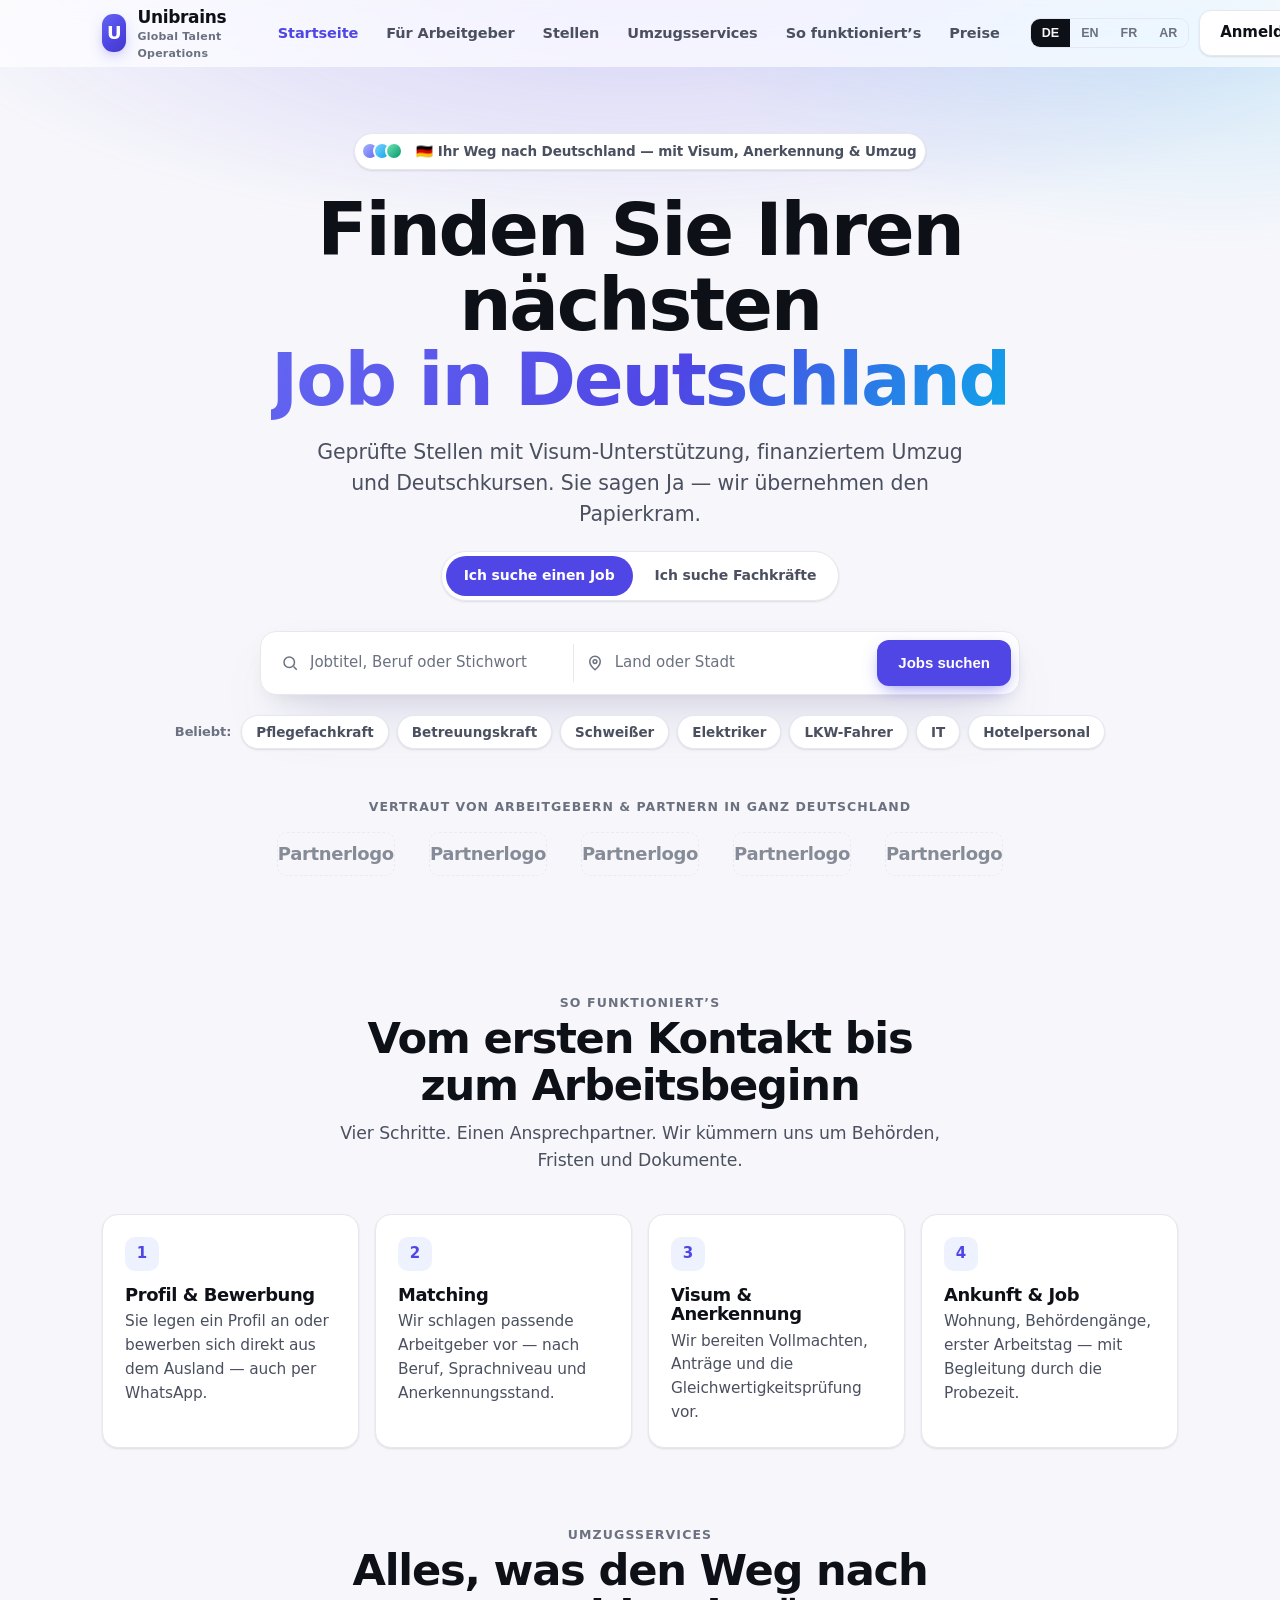
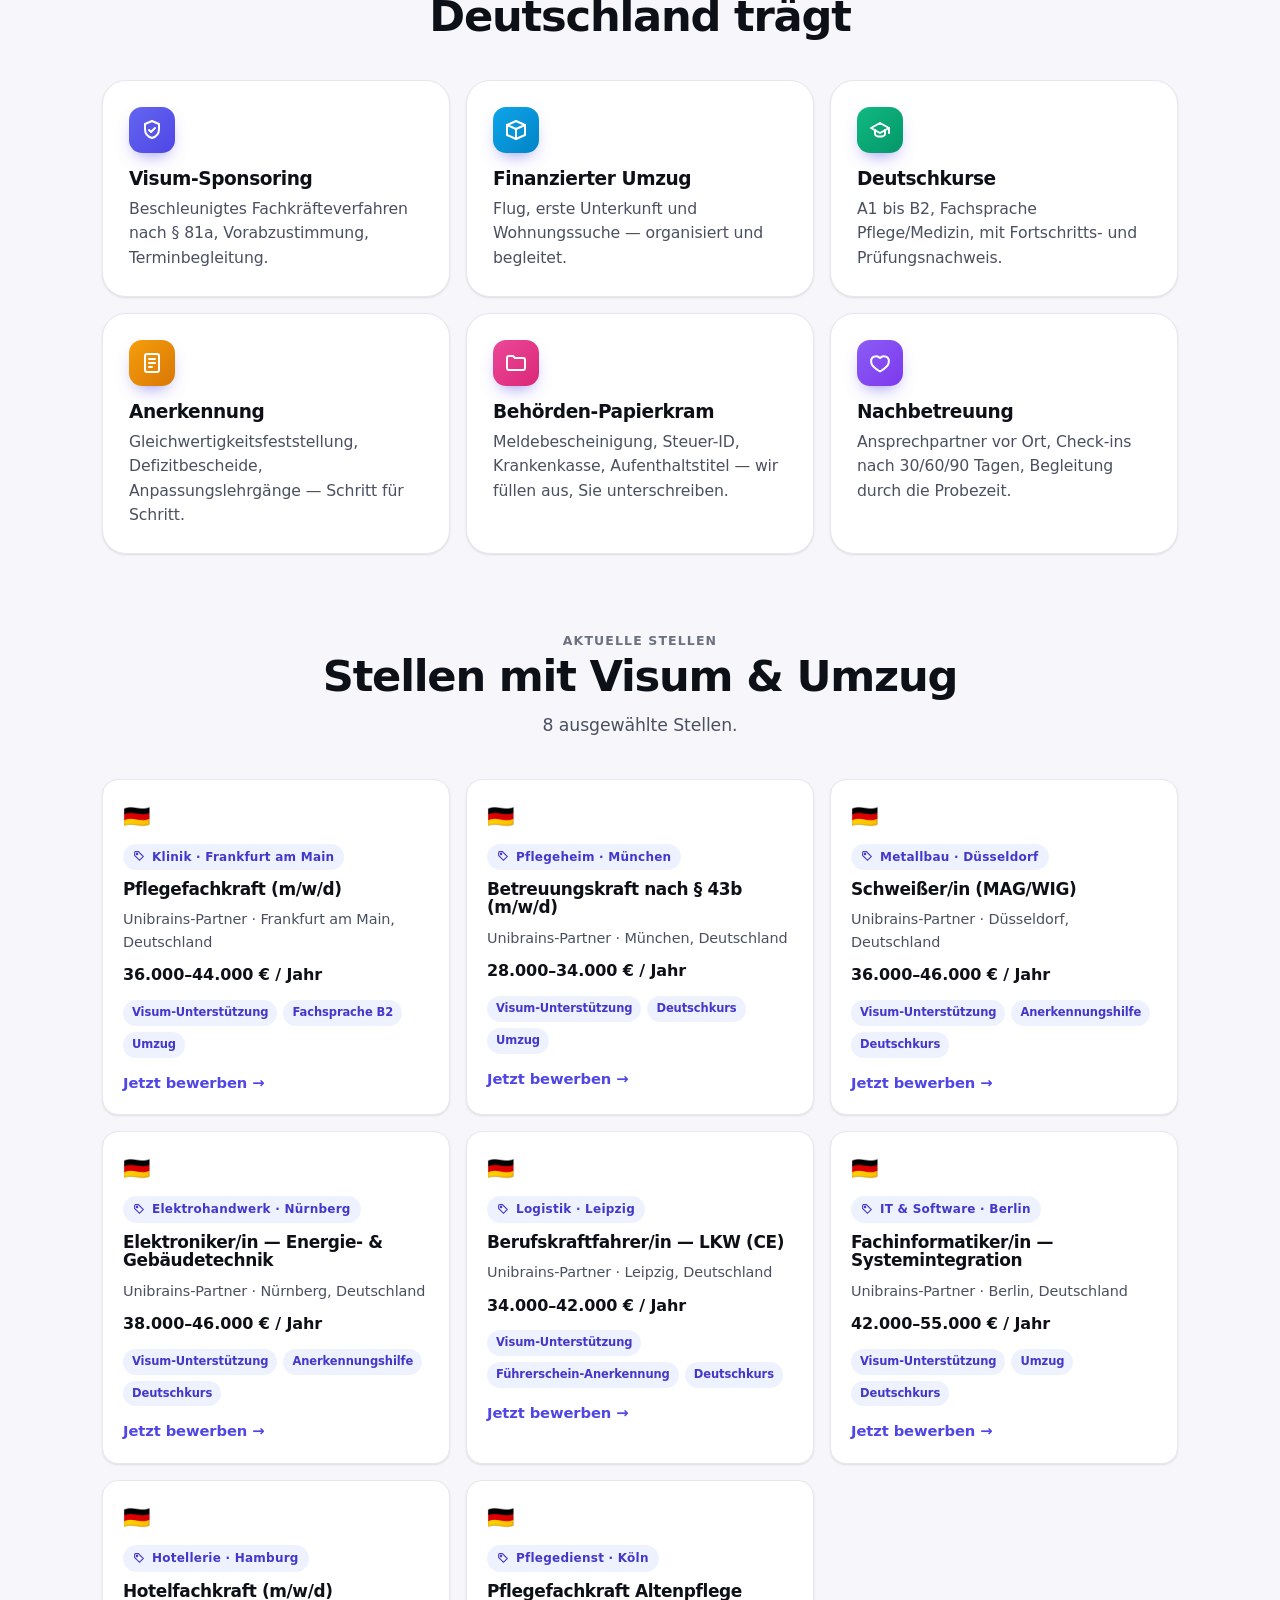
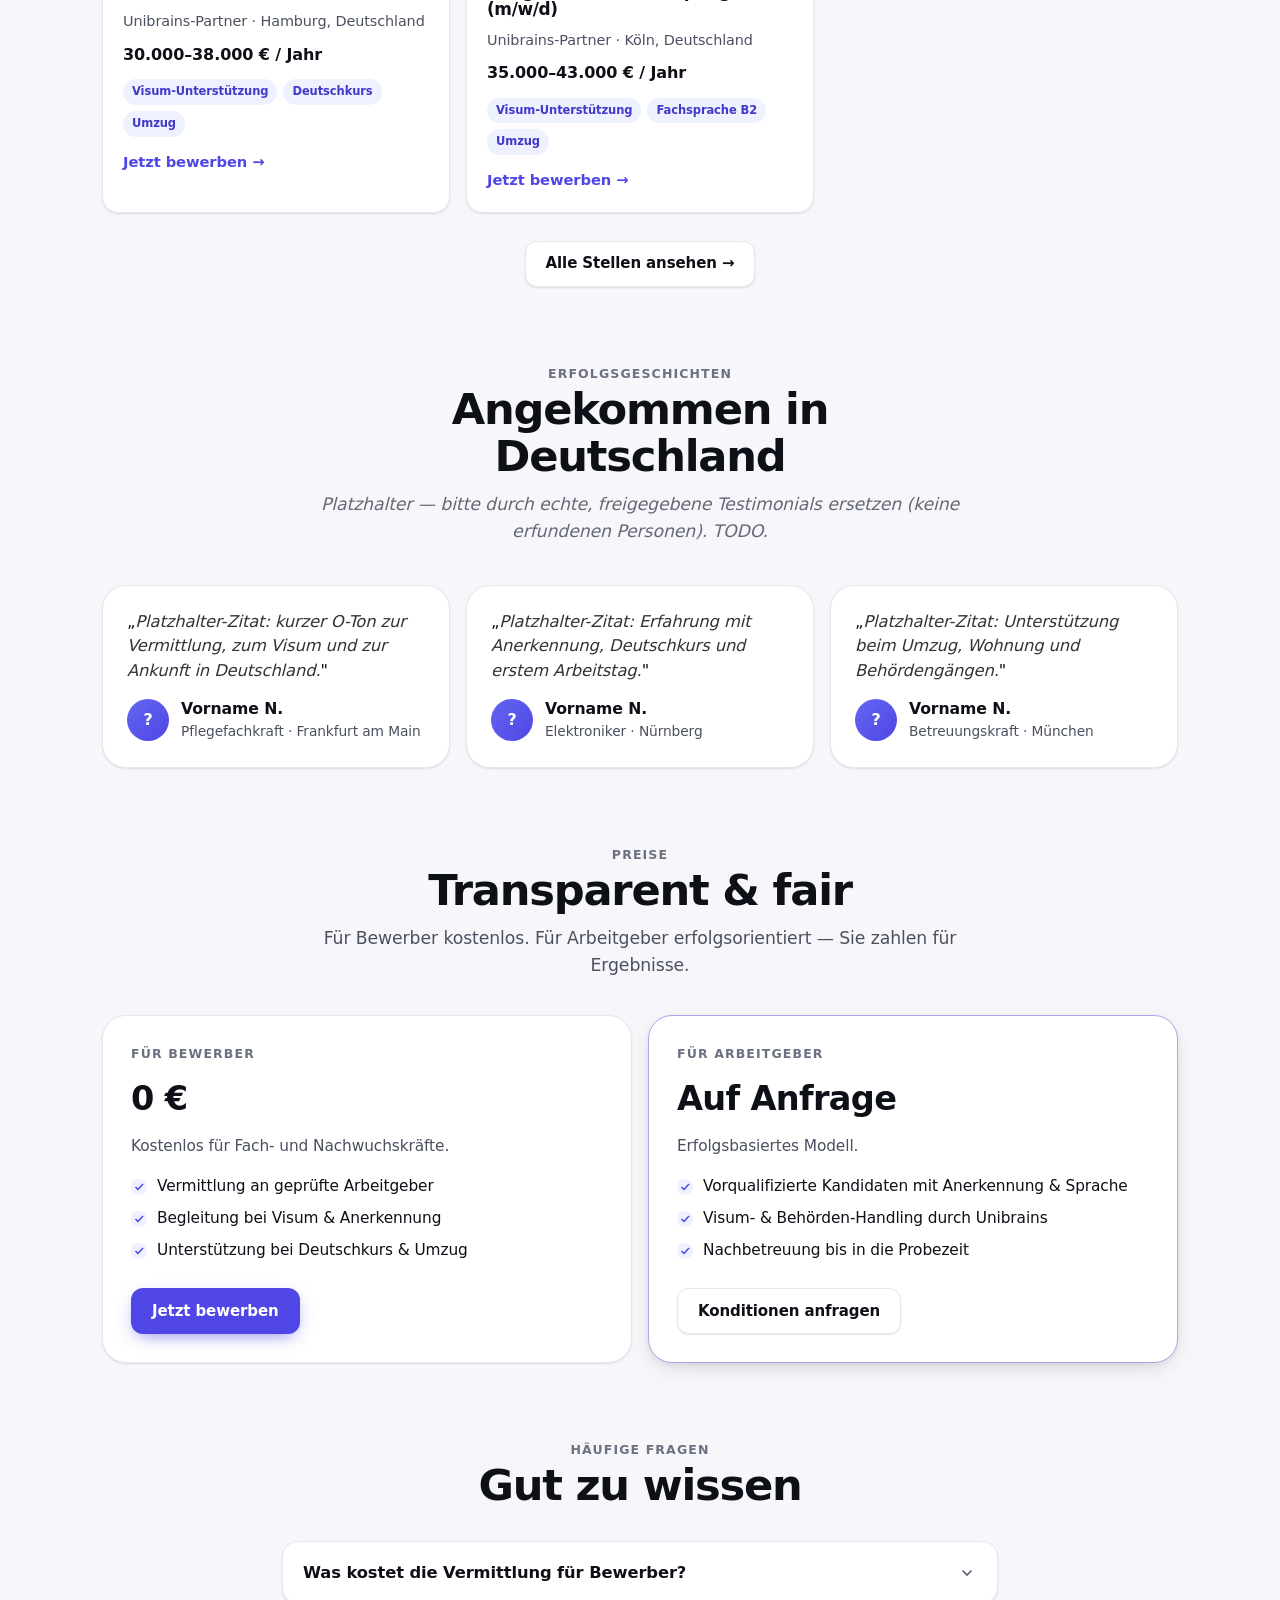
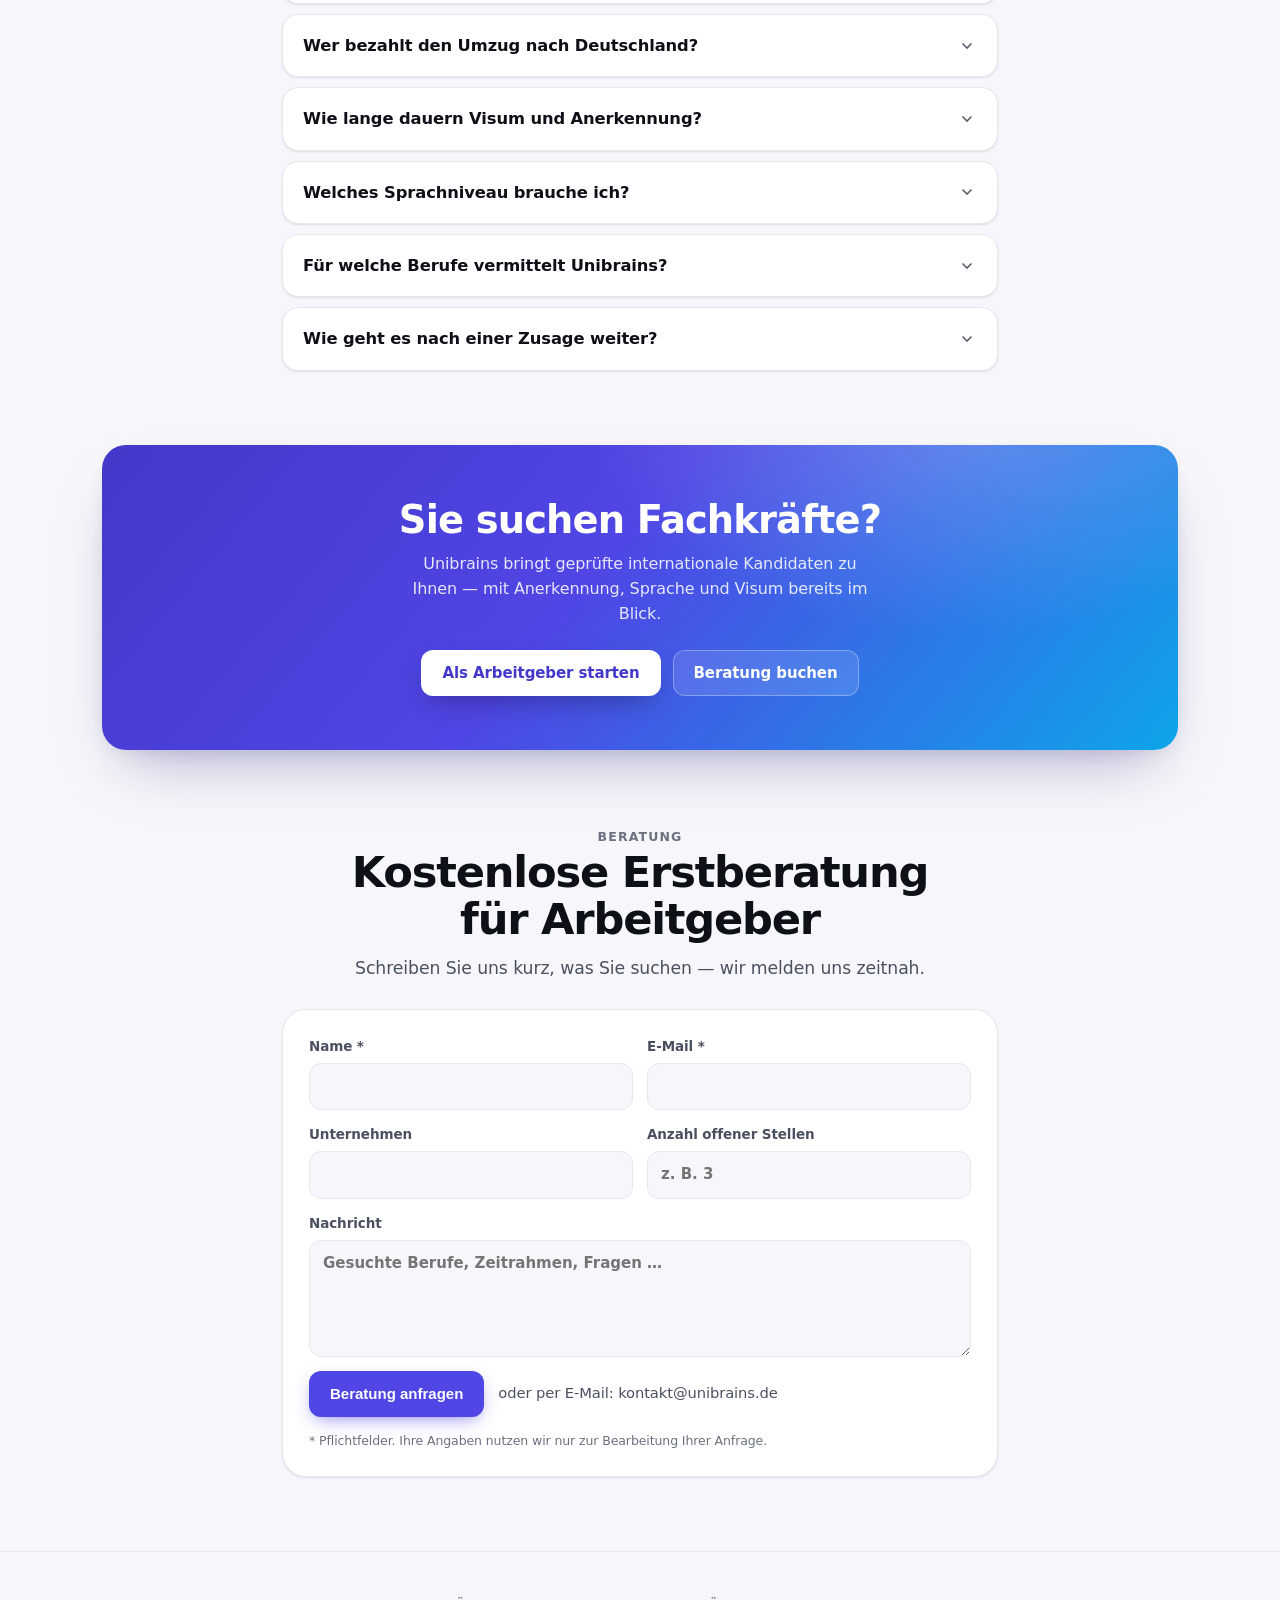
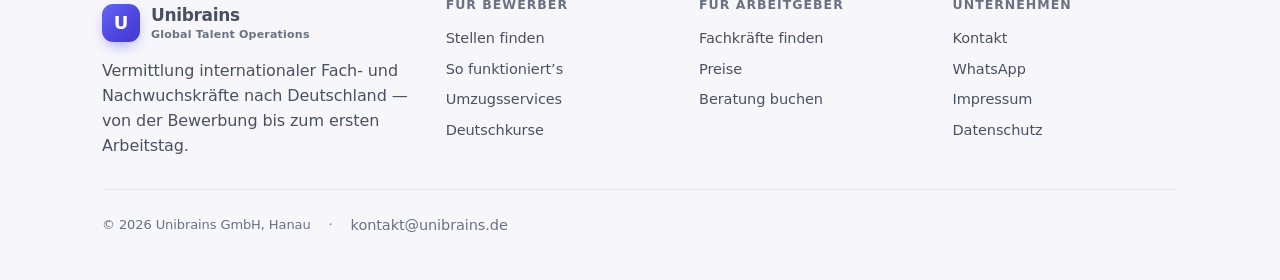
==== commit 96204498: "fix(jobs): Karten robust bei unvollständigen Feed-Daten - Gehalt nur anzeigen wenn vorhanden (kein "" ====
--- a/index.html
+++ b/index.html
@@ -780,14 +780,27 @@
 
   const tagIcon = '<svg width="13" height="13" viewBox="0 0 24 24" fill="none" stroke="currentColor" stroke-width="2" aria-hidden="true"><path d="M3 10V5a2 2 0 0 1 2-2h5l9 9-7 7-9-9Z"/><circle cx="7.5" cy="7.5" r="1.3"/></svg>';
 
+  const CTRY_NAME = { DE: 'Deutschland', DEUTSCHLAND: 'Deutschland', GERMANY: 'Deutschland', AT: 'Österreich', 'ÖSTERREICH': 'Österreich', CH: 'Schweiz', SCHWEIZ: 'Schweiz' };
+  const CTRY_CODE = { DEUTSCHLAND: 'DE', GERMANY: 'DE', 'ÖSTERREICH': 'AT', SCHWEIZ: 'CH' };
+  function countryName(c) { const u = (c || 'DE').toUpperCase(); return CTRY_NAME[u] || c || 'Deutschland'; }
+  function countryCode(c) { const u = (c || 'DE').toUpperCase(); return CTRY_CODE[u] || (u.length === 2 ? u : 'DE'); }
+  function salaryLine(j) {
+    const lo = Number(j.salaryMin) || 0, hi = Number(j.salaryMax) || 0;
+    if (!lo && !hi) return '';
+    const txt = lo && hi ? `${eur(lo)}–${eur(hi)}` : (hi ? `bis ${eur(hi)}` : `ab ${eur(lo)}`);
+    return `<span class="sal">${txt} € / Jahr</span>`;
+  }
+
   function card(j) {
     const tags = (j.tags || []).map((t) => `<span>${esc(t)}</span>`).join('');
+    const sector = esc(j.sector || 'Partnerbetrieb') + (j.city ? ' · ' + esc(j.city) : '');
+    const loc = [j.city, countryName(j.country)].filter(Boolean).map(esc).join(', ');
     return `<article class="job">
       <span class="flag" aria-hidden="true">${esc(j.flag || '🇩🇪')}</span>
-      <span class="sector">${tagIcon} ${esc(j.sector || 'Partnerbetrieb')} · ${esc(j.city || '')}</span>
+      <span class="sector">${tagIcon} ${sector}</span>
       <h3>${esc(j.title)}</h3>
-      <span class="meta">Unibrains-Partner · ${esc(j.city || '')}, ${esc(j.country || 'DE')}</span>
-      <span class="sal">${eur(j.salaryMin)}–${eur(j.salaryMax)} € / Jahr</span>
+      <span class="meta">Unibrains-Partner${loc ? ' · ' + loc : ''}</span>
+      ${salaryLine(j)}
       <div class="tags">${tags}</div>
       <a class="apply" href="https://bewerben.unibrains.de/?job=${encodeURIComponent(j.id)}&utm_source=unibrains-de">Jetzt bewerben →</a>
     </article>`;
@@ -820,16 +833,22 @@
   // JobPosting-JSON-LD je Stelle (P3.18). TODO: echte description/datePosted/validThrough pflegen.
   function injectJsonLd() {
     const today = new Date().toISOString().slice(0, 10);
-    const graph = JOBS.map((j) => ({
-      '@context': 'https://schema.org/', '@type': 'JobPosting',
-      title: j.title, description: `${j.title} bei einem Unibrains-Partner in ${j.city}. Mit Visum-Unterstützung, Anerkennung, Deutschkurs und begleitetem Umzug.`,
-      datePosted: today, employmentType: j.employmentType || 'FULL_TIME', directApply: true,
-      identifier: { '@type': 'PropertyValue', name: 'Unibrains', value: j.id },
-      hiringOrganization: { '@type': 'Organization', name: 'Unibrains GmbH', sameAs: 'https://unibrains.de' },
-      jobLocation: { '@type': 'Place', address: { '@type': 'PostalAddress', addressLocality: j.city, addressCountry: j.country || 'DE' } },
-      baseSalary: { '@type': 'MonetaryAmount', currency: 'EUR', value: { '@type': 'QuantitativeValue', minValue: j.salaryMin, maxValue: j.salaryMax, unitText: 'YEAR' } },
-      url: `https://bewerben.unibrains.de/?job=${encodeURIComponent(j.id)}`,
-    }));
+    const graph = JOBS.map((j) => {
+      const where = j.city ? ` in ${j.city}` : ' in Deutschland';
+      const posting = {
+        '@context': 'https://schema.org/', '@type': 'JobPosting',
+        title: j.title, description: `${j.title} bei einem Unibrains-Partner${where}. Mit Visum-Unterstützung, Anerkennung, Deutschkurs und begleitetem Umzug.`,
+        datePosted: today, employmentType: j.employmentType || 'FULL_TIME', directApply: true,
+        identifier: { '@type': 'PropertyValue', name: 'Unibrains', value: j.id },
+        hiringOrganization: { '@type': 'Organization', name: 'Unibrains GmbH', sameAs: 'https://unibrains.de' },
+        jobLocation: { '@type': 'Place', address: { '@type': 'PostalAddress', addressLocality: j.city || undefined, addressCountry: countryCode(j.country) } },
+        url: `https://bewerben.unibrains.de/?job=${encodeURIComponent(j.id)}`,
+      };
+      if (j.salaryMin || j.salaryMax) {
+        posting.baseSalary = { '@type': 'MonetaryAmount', currency: 'EUR', value: { '@type': 'QuantitativeValue', minValue: j.salaryMin || undefined, maxValue: j.salaryMax || undefined, unitText: 'YEAR' } };
+      }
+      return posting;
+    });
     const s = document.createElement('script');
     s.type = 'application/ld+json';
     s.textContent = JSON.stringify(graph);
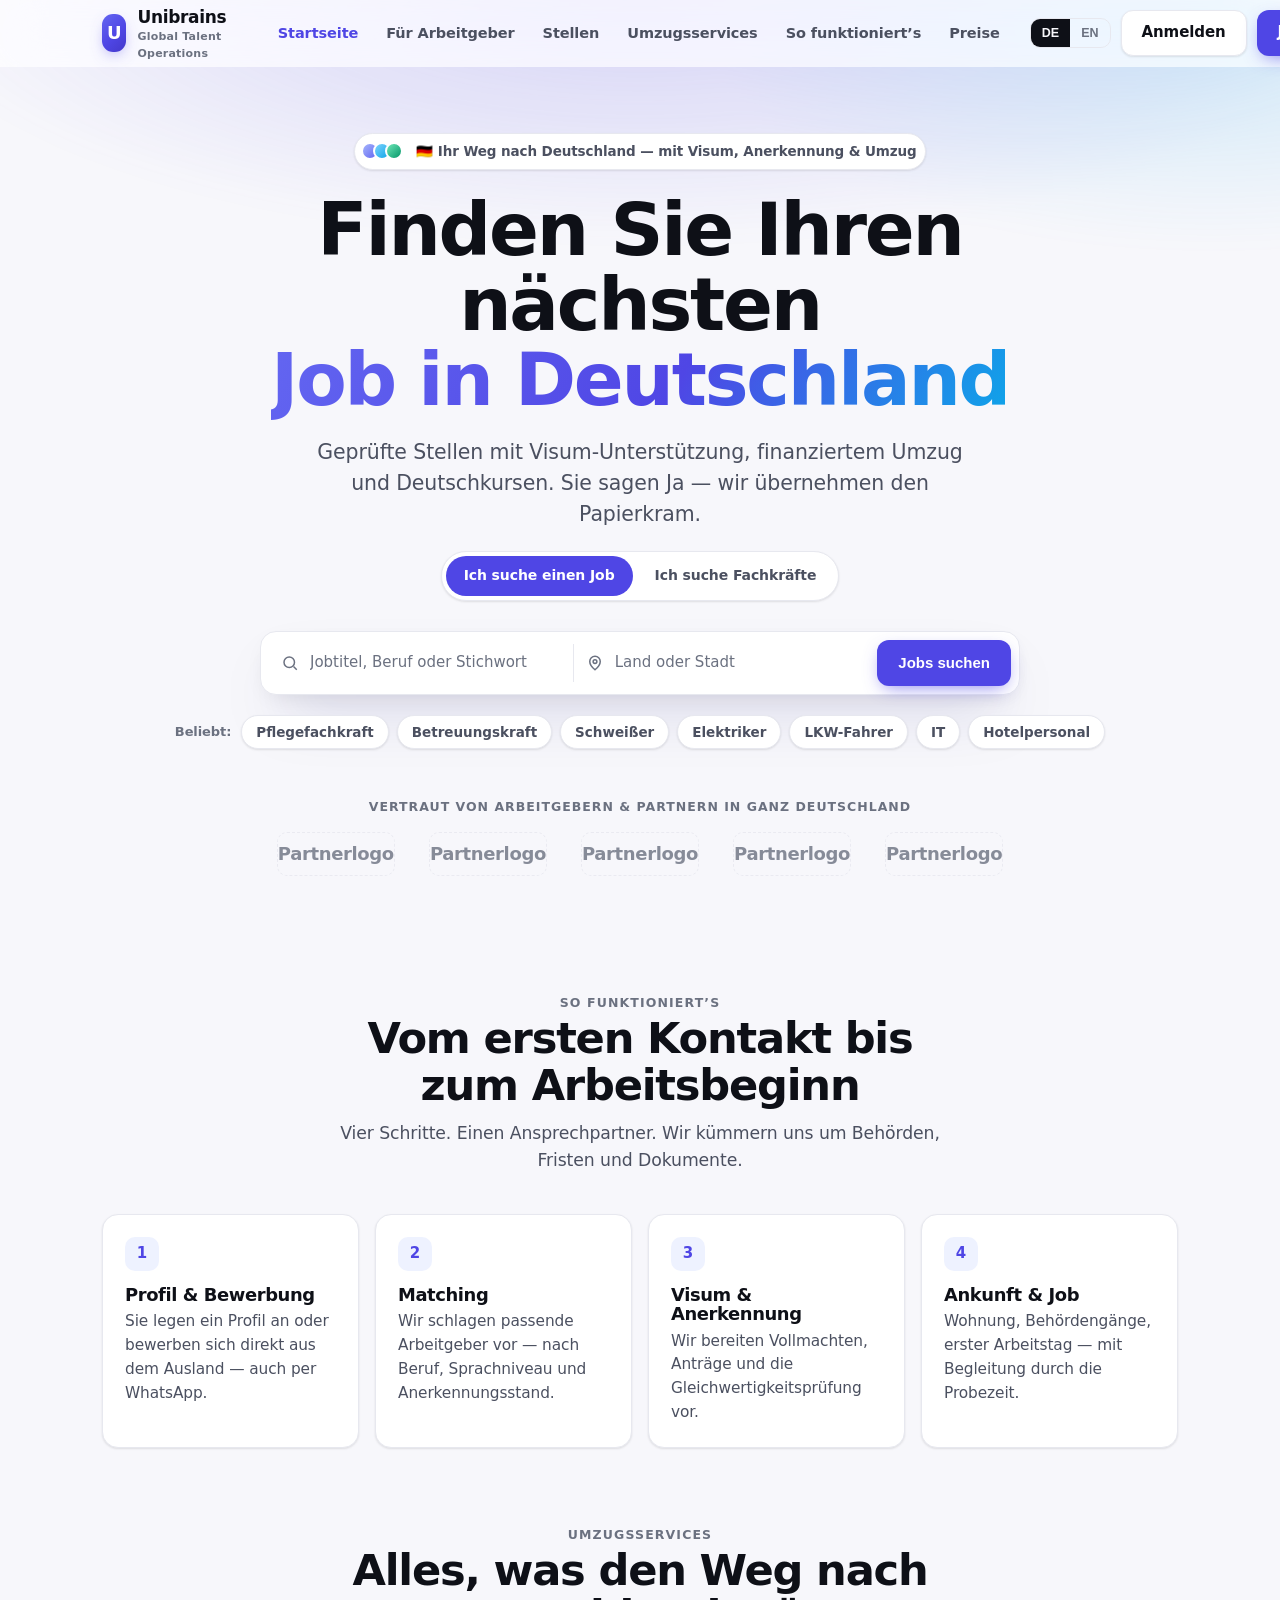
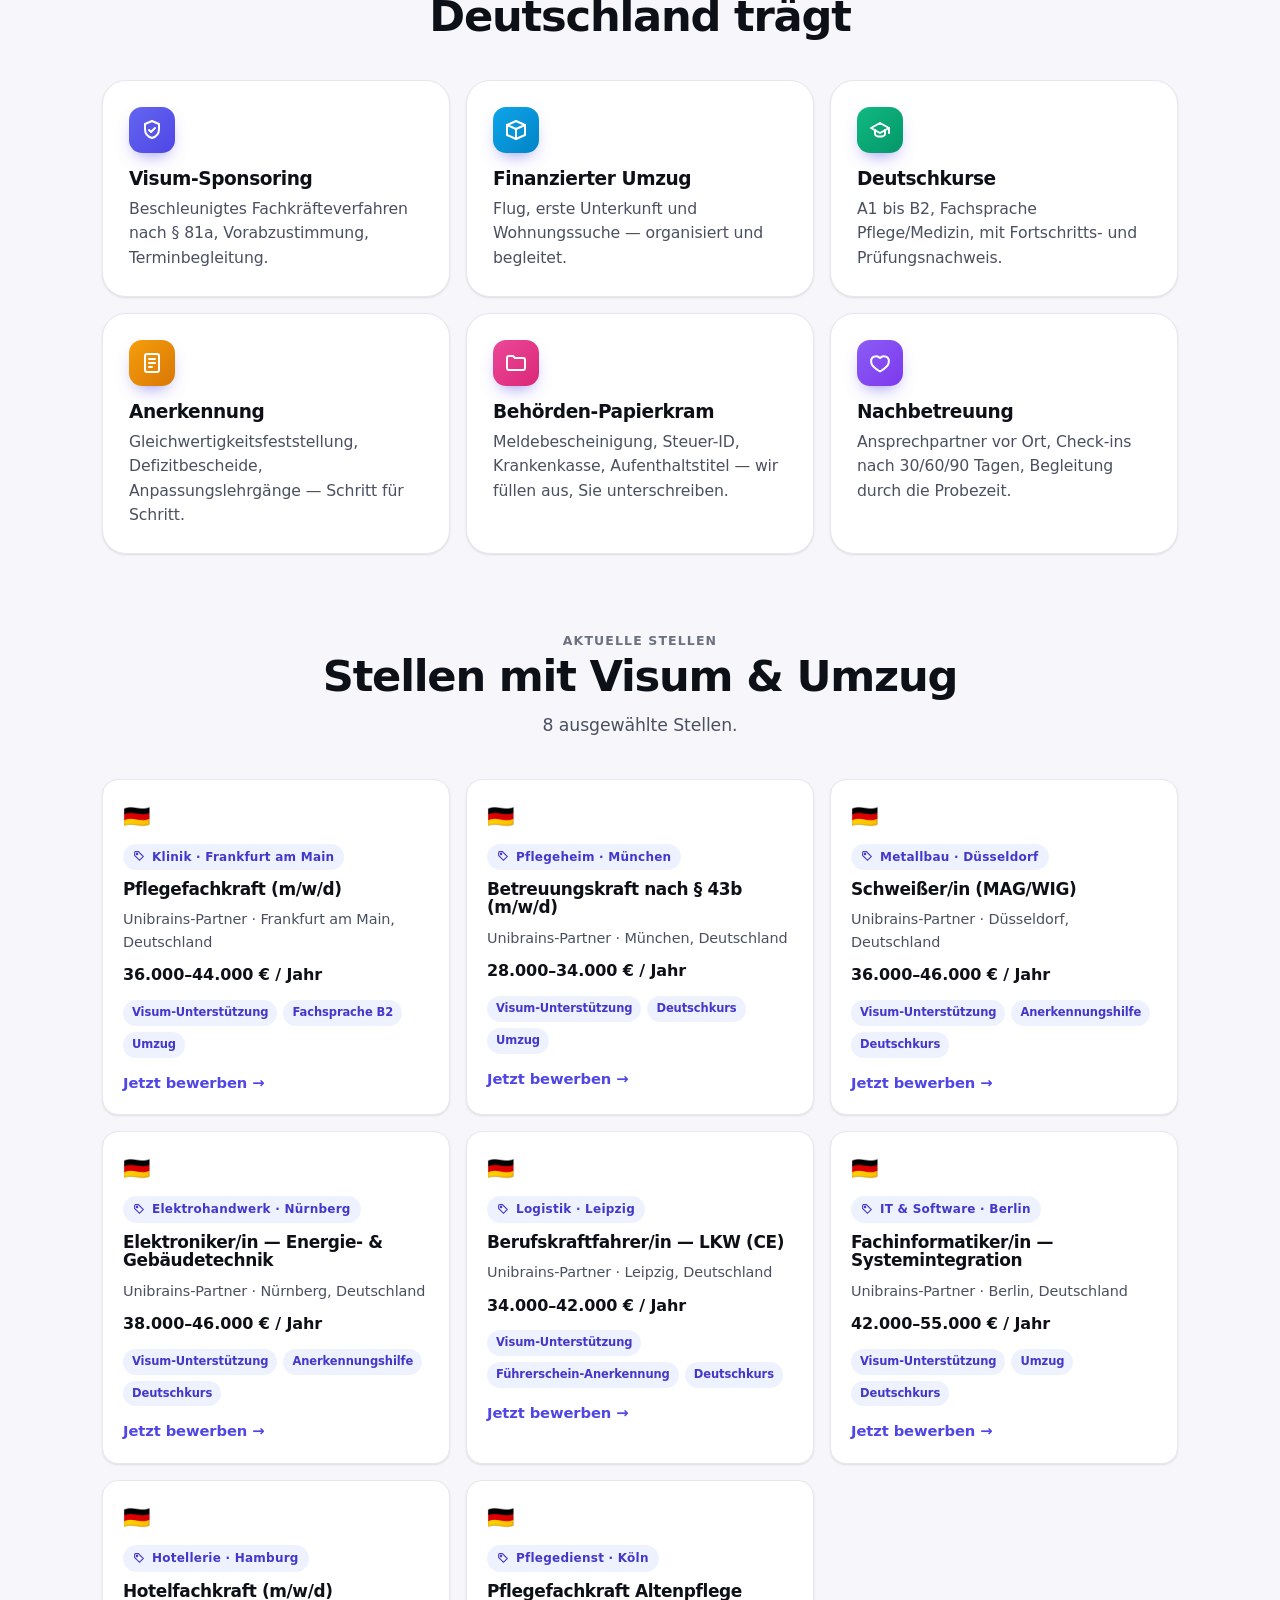
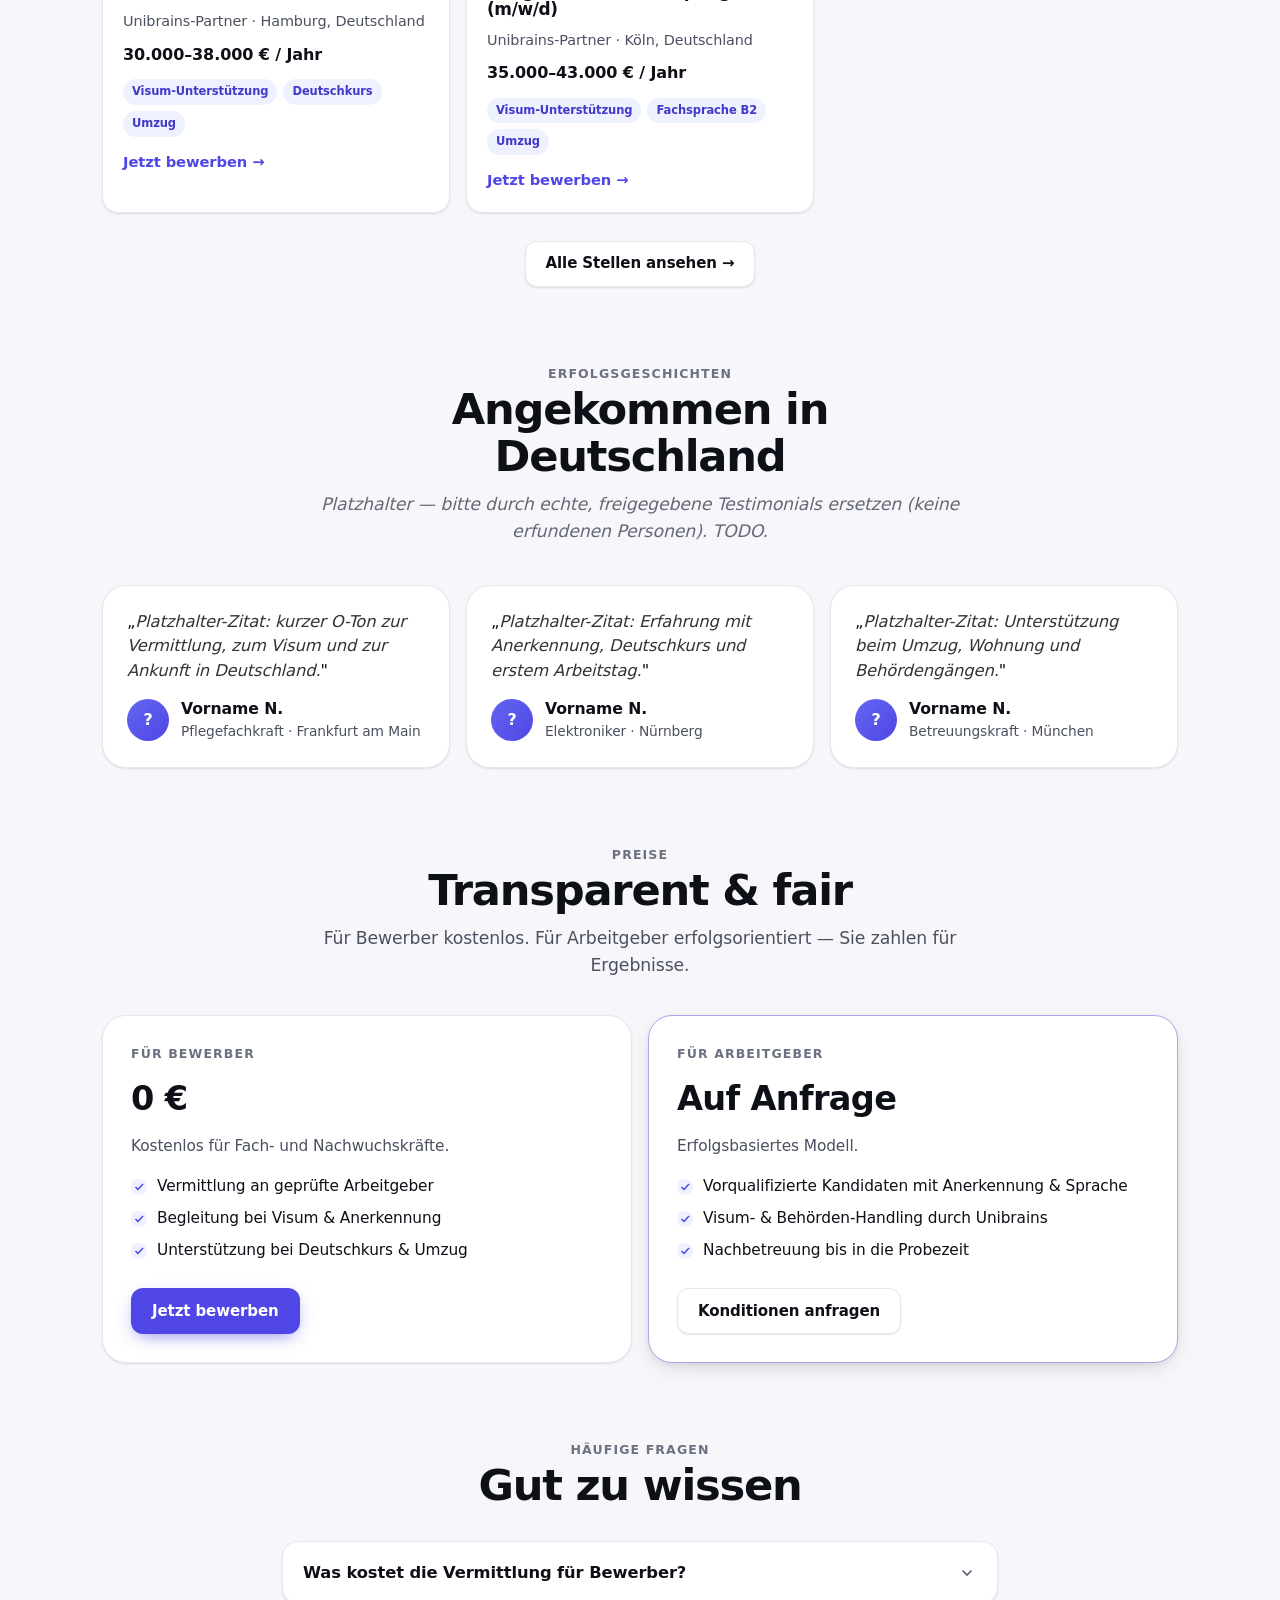
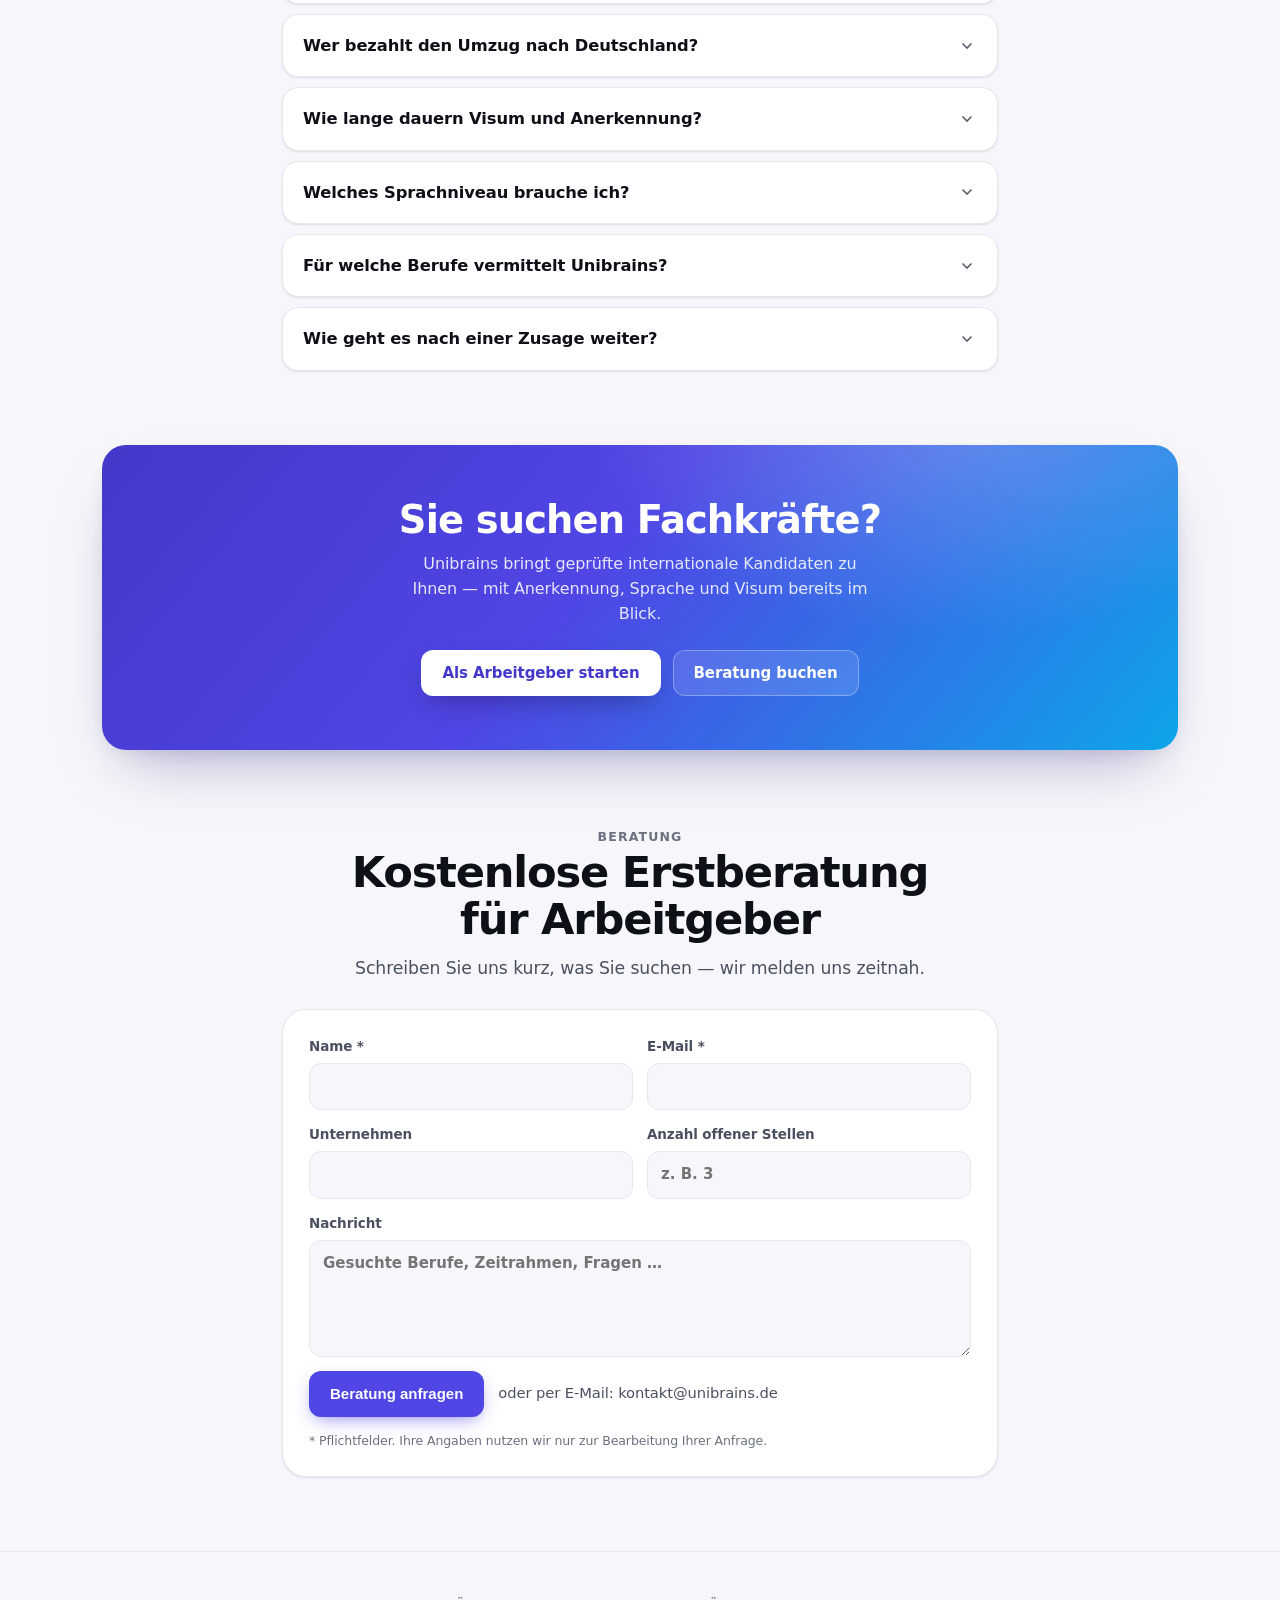
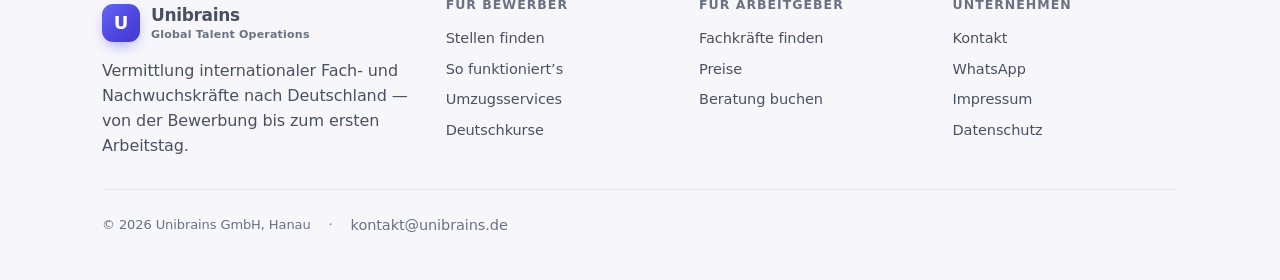
==== commit 03ddabde: "feat(i18n): Mehrsprachigkeit vollständig für DE+EN, FR/AR entfernt - Ganze Seite mit data-i18n angeb" ====
--- a/index.html
+++ b/index.html
@@ -417,7 +417,7 @@
       <a href="#preise" data-i18n="navPrices">Preise</a>
     </nav>
     <div class="nav-right">
-      <div class="lang" id="langSwitch" role="group" aria-label="Sprache"><button class="on" type="button" data-lang="de">DE</button><button type="button" data-lang="en">EN</button><button type="button" data-lang="fr">FR</button><button type="button" data-lang="ar">AR</button></div>
+      <div class="lang" id="langSwitch" role="group" aria-label="Sprache / Language"><button class="on" type="button" data-lang="de">DE</button><button type="button" data-lang="en">EN</button></div>
       <a class="btn btn-ghost hide-sm" href="https://bewerben.unibrains.de/kandidat/anmelden" data-i18n="headerLogin">Anmelden</a>
       <!-- P2.7: Primär-CTA in „Jetzt bewerben" umbenannt. -->
       <a class="btn btn-primary" href="https://bewerben.unibrains.de/?utm_source=unibrains-de&amp;from=header" data-i18n="headerCta">Jetzt bewerben</a>
@@ -445,7 +445,7 @@
       <div class="badge reveal">
         <span class="dots" aria-hidden="true"><i></i><i></i><i></i></span>
         <!-- P1.5: Unbelegte Zahl entfernt. Echte Kennzahl via window.UNIBRAINS_STATS unten eintragbar. -->
-        <span id="heroBadgeText">🇩🇪 Ihr Weg nach Deutschland — mit Visum, Anerkennung &amp; Umzug</span>
+        <span id="heroBadgeText" data-i18n="heroBadge">🇩🇪 Ihr Weg nach Deutschland — mit Visum, Anerkennung &amp; Umzug</span>
       </div>
       <h1 class="reveal"><span data-i18n="heroH1a">Finden Sie Ihren nächsten</span><br><span class="grad" data-i18n="heroH1b">Job in Deutschland</span></h1>
       <p class="lede reveal" id="heroLede" data-i18n="heroLede">Geprüfte Stellen mit Visum-Unterstützung, finanziertem Umzug und Deutschkursen.
@@ -475,17 +475,17 @@
       <!-- P1.2: Chips setzen den Suchbegriff und filtern die Liste. -->
       <div class="chips reveal">
         <span class="lbl" data-i18n="chipsLbl">Beliebt:</span>
-        <button class="chip" type="button" data-q="Pflegefachkraft">Pflegefachkraft</button>
-        <button class="chip" type="button" data-q="Betreuungskraft">Betreuungskraft</button>
-        <button class="chip" type="button" data-q="Schweißer">Schweißer</button>
-        <button class="chip" type="button" data-q="Elektriker">Elektriker</button>
-        <button class="chip" type="button" data-q="LKW">LKW-Fahrer</button>
-        <button class="chip" type="button" data-q="IT">IT</button>
-        <button class="chip" type="button" data-q="Hotel">Hotelpersonal</button>
+        <button class="chip" type="button" data-q="Pflegefachkraft" data-i18n="chipPflege">Pflegefachkraft</button>
+        <button class="chip" type="button" data-q="Betreuungskraft" data-i18n="chipBetreuung">Betreuungskraft</button>
+        <button class="chip" type="button" data-q="Schweißer" data-i18n="chipSchweisser">Schweißer</button>
+        <button class="chip" type="button" data-q="Elektriker" data-i18n="chipElektriker">Elektriker</button>
+        <button class="chip" type="button" data-q="LKW" data-i18n="chipLkw">LKW-Fahrer</button>
+        <button class="chip" type="button" data-q="IT" data-i18n="chipIt">IT</button>
+        <button class="chip" type="button" data-q="Hotel" data-i18n="chipHotel">Hotelpersonal</button>
       </div>
 
       <div class="trust reveal">
-        <p>Vertraut von Arbeitgebern &amp; Partnern in ganz Deutschland</p>
+        <p data-i18n="trust">Vertraut von Arbeitgebern &amp; Partnern in ganz Deutschland</p>
         <!-- P2.9: Platz für Partnerlogos. TODO: echte, freigegebene Logos einfügen. -->
         <div class="logos" aria-hidden="true">
           <span class="logo-slot">Partnerlogo</span>
@@ -502,15 +502,15 @@
   <section class="block" id="how">
     <div class="wrap">
       <div class="sec-head center reveal">
-        <span class="eyebrow">So funktioniert’s</span>
-        <h2>Vom ersten Kontakt bis zum Arbeitsbeginn</h2>
-        <p>Vier Schritte. Einen Ansprechpartner. Wir kümmern uns um Behörden, Fristen und Dokumente.</p>
+        <span class="eyebrow" data-i18n="howEyebrow">So funktioniert’s</span>
+        <h2 data-i18n="howH2">Vom ersten Kontakt bis zum Arbeitsbeginn</h2>
+        <p data-i18n="howLede">Vier Schritte. Einen Ansprechpartner. Wir kümmern uns um Behörden, Fristen und Dokumente.</p>
       </div>
       <div class="steps">
-        <div class="step reveal"><div class="n">1</div><h3>Profil & Bewerbung</h3><p>Sie legen ein Profil an oder bewerben sich direkt aus dem Ausland — auch per WhatsApp.</p></div>
-        <div class="step reveal"><div class="n">2</div><h3>Matching</h3><p>Wir schlagen passende Arbeitgeber vor — nach Beruf, Sprachniveau und Anerkennungsstand.</p></div>
-        <div class="step reveal"><div class="n">3</div><h3>Visum & Anerkennung</h3><p>Wir bereiten Vollmachten, Anträge und die Gleichwertigkeitsprüfung vor.</p></div>
-        <div class="step reveal"><div class="n">4</div><h3>Ankunft & Job</h3><p>Wohnung, Behördengänge, erster Arbeitstag — mit Begleitung durch die Probezeit.</p></div>
+        <div class="step reveal"><div class="n">1</div><h3 data-i18n="how1T">Profil & Bewerbung</h3><p data-i18n="how1P">Sie legen ein Profil an oder bewerben sich direkt aus dem Ausland — auch per WhatsApp.</p></div>
+        <div class="step reveal"><div class="n">2</div><h3 data-i18n="how2T">Matching</h3><p data-i18n="how2P">Wir schlagen passende Arbeitgeber vor — nach Beruf, Sprachniveau und Anerkennungsstand.</p></div>
+        <div class="step reveal"><div class="n">3</div><h3 data-i18n="how3T">Visum & Anerkennung</h3><p data-i18n="how3P">Wir bereiten Vollmachten, Anträge und die Gleichwertigkeitsprüfung vor.</p></div>
+        <div class="step reveal"><div class="n">4</div><h3 data-i18n="how4T">Ankunft & Job</h3><p data-i18n="how4P">Wohnung, Behördengänge, erster Arbeitstag — mit Begleitung durch die Probezeit.</p></div>
       </div>
     </div>
   </section>
@@ -519,17 +519,17 @@
   <section class="block" id="services" style="padding-top:0">
     <div class="wrap">
       <div class="sec-head center reveal">
-        <span class="eyebrow">Umzugsservices</span>
-        <h2>Alles, was den Weg nach Deutschland trägt</h2>
+        <span class="eyebrow" data-i18n="svcEyebrow">Umzugsservices</span>
+        <h2 data-i18n="svcH2">Alles, was den Weg nach Deutschland trägt</h2>
       </div>
       <!-- P2.12: einheitliches Inline-SVG-Icon-Set statt Emojis. -->
       <div class="grid3">
-        <div class="svc reveal"><div class="ic"><svg viewBox="0 0 24 24" fill="none" stroke="currentColor" stroke-width="2" stroke-linecap="round" stroke-linejoin="round" aria-hidden="true"><path d="M12 3l7 3v5c0 5-3.5 8-7 9-3.5-1-7-4-7-9V6l7-3Z"/><path d="m9 12 2 2 4-4"/></svg></div><h3>Visum-Sponsoring</h3><p>Beschleunigtes Fachkräfteverfahren nach § 81a, Vorabzustimmung, Terminbegleitung.</p></div>
-        <div class="svc a reveal"><div class="ic"><svg viewBox="0 0 24 24" fill="none" stroke="currentColor" stroke-width="2" stroke-linecap="round" stroke-linejoin="round" aria-hidden="true"><path d="M3 7l9-4 9 4-9 4-9-4Z"/><path d="M3 7v10l9 4 9-4V7"/><path d="M12 11v10"/></svg></div><h3>Finanzierter Umzug</h3><p>Flug, erste Unterkunft und Wohnungssuche — organisiert und begleitet.</p></div>
-        <div class="svc b reveal"><div class="ic"><svg viewBox="0 0 24 24" fill="none" stroke="currentColor" stroke-width="2" stroke-linecap="round" stroke-linejoin="round" aria-hidden="true"><path d="M3 10l9-5 9 5-9 5-9-5Z"/><path d="M7 12v4c0 1.3 2.2 2.5 5 2.5s5-1.2 5-2.5v-4"/><path d="M21 10v5"/></svg></div><h3>Deutschkurse</h3><p>A1 bis B2, Fachsprache Pflege/Medizin, mit Fortschritts- und Prüfungsnachweis.</p></div>
-        <div class="svc c reveal"><div class="ic"><svg viewBox="0 0 24 24" fill="none" stroke="currentColor" stroke-width="2" stroke-linecap="round" stroke-linejoin="round" aria-hidden="true"><rect x="5" y="3" width="14" height="18" rx="2"/><path d="M9 8h6M9 12h6M9 16h3"/></svg></div><h3>Anerkennung</h3><p>Gleichwertigkeitsfeststellung, Defizitbescheide, Anpassungslehrgänge — Schritt für Schritt.</p></div>
-        <div class="svc d reveal"><div class="ic"><svg viewBox="0 0 24 24" fill="none" stroke="currentColor" stroke-width="2" stroke-linecap="round" stroke-linejoin="round" aria-hidden="true"><path d="M3 7a2 2 0 0 1 2-2h4l2 2h8a2 2 0 0 1 2 2v8a2 2 0 0 1-2 2H5a2 2 0 0 1-2-2V7Z"/></svg></div><h3>Behörden-Papierkram</h3><p>Meldebescheinigung, Steuer-ID, Krankenkasse, Aufenthaltstitel — wir füllen aus, Sie unterschreiben.</p></div>
-        <div class="svc e reveal"><div class="ic"><svg viewBox="0 0 24 24" fill="none" stroke="currentColor" stroke-width="2" stroke-linecap="round" stroke-linejoin="round" aria-hidden="true"><path d="M20.8 11.1a5 5 0 0 0-8.8-4 5 5 0 0 0-8.8 4c0 4.5 8.8 9.4 8.8 9.4s8.8-4.9 8.8-9.4Z"/></svg></div><h3>Nachbetreuung</h3><p>Ansprechpartner vor Ort, Check-ins nach 30/60/90 Tagen, Begleitung durch die Probezeit.</p></div>
+        <div class="svc reveal"><div class="ic"><svg viewBox="0 0 24 24" fill="none" stroke="currentColor" stroke-width="2" stroke-linecap="round" stroke-linejoin="round" aria-hidden="true"><path d="M12 3l7 3v5c0 5-3.5 8-7 9-3.5-1-7-4-7-9V6l7-3Z"/><path d="m9 12 2 2 4-4"/></svg></div><h3 data-i18n="svc1T">Visum-Sponsoring</h3><p data-i18n="svc1P">Beschleunigtes Fachkräfteverfahren nach § 81a, Vorabzustimmung, Terminbegleitung.</p></div>
+        <div class="svc a reveal"><div class="ic"><svg viewBox="0 0 24 24" fill="none" stroke="currentColor" stroke-width="2" stroke-linecap="round" stroke-linejoin="round" aria-hidden="true"><path d="M3 7l9-4 9 4-9 4-9-4Z"/><path d="M3 7v10l9 4 9-4V7"/><path d="M12 11v10"/></svg></div><h3 data-i18n="svc2T">Finanzierter Umzug</h3><p data-i18n="svc2P">Flug, erste Unterkunft und Wohnungssuche — organisiert und begleitet.</p></div>
+        <div class="svc b reveal"><div class="ic"><svg viewBox="0 0 24 24" fill="none" stroke="currentColor" stroke-width="2" stroke-linecap="round" stroke-linejoin="round" aria-hidden="true"><path d="M3 10l9-5 9 5-9 5-9-5Z"/><path d="M7 12v4c0 1.3 2.2 2.5 5 2.5s5-1.2 5-2.5v-4"/><path d="M21 10v5"/></svg></div><h3 data-i18n="svc3T">Deutschkurse</h3><p data-i18n="svc3P">A1 bis B2, Fachsprache Pflege/Medizin, mit Fortschritts- und Prüfungsnachweis.</p></div>
+        <div class="svc c reveal"><div class="ic"><svg viewBox="0 0 24 24" fill="none" stroke="currentColor" stroke-width="2" stroke-linecap="round" stroke-linejoin="round" aria-hidden="true"><rect x="5" y="3" width="14" height="18" rx="2"/><path d="M9 8h6M9 12h6M9 16h3"/></svg></div><h3 data-i18n="svc4T">Anerkennung</h3><p data-i18n="svc4P">Gleichwertigkeitsfeststellung, Defizitbescheide, Anpassungslehrgänge — Schritt für Schritt.</p></div>
+        <div class="svc d reveal"><div class="ic"><svg viewBox="0 0 24 24" fill="none" stroke="currentColor" stroke-width="2" stroke-linecap="round" stroke-linejoin="round" aria-hidden="true"><path d="M3 7a2 2 0 0 1 2-2h4l2 2h8a2 2 0 0 1 2 2v8a2 2 0 0 1-2 2H5a2 2 0 0 1-2-2V7Z"/></svg></div><h3 data-i18n="svc5T">Behörden-Papierkram</h3><p data-i18n="svc5P">Meldebescheinigung, Steuer-ID, Krankenkasse, Aufenthaltstitel — wir füllen aus, Sie unterschreiben.</p></div>
+        <div class="svc e reveal"><div class="ic"><svg viewBox="0 0 24 24" fill="none" stroke="currentColor" stroke-width="2" stroke-linecap="round" stroke-linejoin="round" aria-hidden="true"><path d="M20.8 11.1a5 5 0 0 0-8.8-4 5 5 0 0 0-8.8 4c0 4.5 8.8 9.4 8.8 9.4s8.8-4.9 8.8-9.4Z"/></svg></div><h3 data-i18n="svc6T">Nachbetreuung</h3><p data-i18n="svc6P">Ansprechpartner vor Ort, Check-ins nach 30/60/90 Tagen, Begleitung durch die Probezeit.</p></div>
       </div>
     </div>
   </section>
@@ -538,21 +538,21 @@
   <section class="block" id="jobs" style="padding-top:0">
     <div class="wrap">
       <div class="sec-head center reveal">
-        <span class="eyebrow">Aktuelle Stellen</span>
-        <h2>Stellen mit Visum &amp; Umzug</h2>
+        <span class="eyebrow" data-i18n="jobsEyebrow">Aktuelle Stellen</span>
+        <h2 data-i18n="jobsH2">Stellen mit Visum &amp; Umzug</h2>
         <p id="jobsInfo" class="jobs-info" aria-live="polite"></p>
       </div>
       <!-- P1.4: Stellen werden aus data/jobs.json gerendert; Suche/Chips filtern diese Liste. -->
       <div class="jobs" id="jobsList"></div>
       <p class="jobs-empty" id="jobsEmpty" hidden>
-        Keine Treffer für Ihre Suche —
-        <a href="https://bewerben.unibrains.de/?utm_source=unibrains-de&amp;from=no-results">jetzt Initiativbewerbung starten →</a>
+        <span data-i18n="jobsEmptyPre">Keine Treffer für Ihre Suche —</span>
+        <a href="https://bewerben.unibrains.de/?utm_source=unibrains-de&amp;from=no-results" data-i18n="jobsEmptyLink">jetzt Initiativbewerbung starten →</a>
       </p>
       <noscript>
         <p class="jobs-info">Für die interaktive Stellenliste wird JavaScript benötigt. <a href="https://bewerben.unibrains.de/">Direkt bei Unibrains bewerben →</a></p>
       </noscript>
       <div class="jobs-more">
-        <a class="btn btn-ghost" href="https://bewerben.unibrains.de/?utm_source=unibrains-de">Alle Stellen ansehen →</a>
+        <a class="btn btn-ghost" href="https://bewerben.unibrains.de/?utm_source=unibrains-de" data-i18n="jobsMore">Alle Stellen ansehen →</a>
       </div>
     </div>
   </section>
@@ -561,8 +561,8 @@
   <section class="block" id="stories" style="padding-top:0">
     <div class="wrap">
       <div class="sec-head center reveal">
-        <span class="eyebrow">Erfolgsgeschichten</span>
-        <h2>Angekommen in Deutschland</h2>
+        <span class="eyebrow" data-i18n="storiesEyebrow">Erfolgsgeschichten</span>
+        <h2 data-i18n="storiesH2">Angekommen in Deutschland</h2>
         <p class="todo">Platzhalter — bitte durch echte, freigegebene Testimonials ersetzen (keine erfundenen Personen). TODO.</p>
       </div>
       <div class="grid3">
@@ -586,34 +586,32 @@
   <section class="block" id="preise" style="padding-top:0">
     <div class="wrap">
       <div class="sec-head center reveal">
-        <span class="eyebrow">Preise</span>
-        <h2>Transparent &amp; fair</h2>
-        <p>Für Bewerber kostenlos. Für Arbeitgeber erfolgsorientiert — Sie zahlen für Ergebnisse.</p>
+        <span class="eyebrow" data-i18n="preiseEyebrow">Preise</span>
+        <h2 data-i18n="preiseH2">Transparent &amp; fair</h2>
+        <p data-i18n="preiseLede">Für Bewerber kostenlos. Für Arbeitgeber erfolgsorientiert — Sie zahlen für Ergebnisse.</p>
       </div>
       <div class="prices">
         <div class="price reveal">
-          <span class="eyebrow">Für Bewerber</span>
+          <span class="eyebrow" data-i18n="priceCandEyebrow">Für Bewerber</span>
           <p class="price-amt">0&nbsp;€</p>
-          <p class="price-sub">Kostenlos für Fach- und Nachwuchskräfte.
-            <!-- TODO: Vom Team bestätigen lassen, dass die Vermittlung für Bewerber tatsächlich kostenlos ist. --></p>
+          <p class="price-sub" data-i18n="priceCandSub">Kostenlos für Fach- und Nachwuchskräfte.</p>
           <ul class="price-list">
-            <li>Vermittlung an geprüfte Arbeitgeber</li>
-            <li>Begleitung bei Visum &amp; Anerkennung</li>
-            <li>Unterstützung bei Deutschkurs &amp; Umzug</li>
+            <li data-i18n="priceCand1">Vermittlung an geprüfte Arbeitgeber</li>
+            <li data-i18n="priceCand2">Begleitung bei Visum &amp; Anerkennung</li>
+            <li data-i18n="priceCand3">Unterstützung bei Deutschkurs &amp; Umzug</li>
           </ul>
-          <a class="btn btn-primary" href="https://bewerben.unibrains.de/?utm_source=unibrains-de&amp;from=preise">Jetzt bewerben</a>
+          <a class="btn btn-primary" href="https://bewerben.unibrains.de/?utm_source=unibrains-de&amp;from=preise" data-i18n="priceCandCta">Jetzt bewerben</a>
         </div>
         <div class="price reveal featured">
-          <span class="eyebrow">Für Arbeitgeber</span>
-          <p class="price-amt">Auf Anfrage</p>
-          <p class="price-sub">Erfolgsbasiertes Modell.
-            <!-- TODO: Echte Preis-/Konditionsinfos für Arbeitgeber ergänzen (z. B. Festpreis je Vermittlung oder Prozentsatz). --></p>
+          <span class="eyebrow" data-i18n="priceEmpEyebrow">Für Arbeitgeber</span>
+          <p class="price-amt" data-i18n="priceEmpAmt">Auf Anfrage</p>
+          <p class="price-sub" data-i18n="priceEmpSub">Erfolgsbasiertes Modell.</p>
           <ul class="price-list">
-            <li>Vorqualifizierte Kandidaten mit Anerkennung &amp; Sprache</li>
-            <li>Visum- &amp; Behörden-Handling durch Unibrains</li>
-            <li>Nachbetreuung bis in die Probezeit</li>
+            <li data-i18n="priceEmp1">Vorqualifizierte Kandidaten mit Anerkennung &amp; Sprache</li>
+            <li data-i18n="priceEmp2">Visum- &amp; Behörden-Handling durch Unibrains</li>
+            <li data-i18n="priceEmp3">Nachbetreuung bis in die Probezeit</li>
           </ul>
-          <a class="btn btn-ghost" href="/arbeitgeber.html">Konditionen anfragen</a>
+          <a class="btn btn-ghost" href="/arbeitgeber.html" data-i18n="priceEmpCta">Konditionen anfragen</a>
         </div>
       </div>
     </div>
@@ -623,33 +621,33 @@
   <section class="block" id="faq" style="padding-top:0">
     <div class="wrap narrow">
       <div class="sec-head center reveal">
-        <span class="eyebrow">Häufige Fragen</span>
-        <h2>Gut zu wissen</h2>
+        <span class="eyebrow" data-i18n="faqEyebrow">Häufige Fragen</span>
+        <h2 data-i18n="faqH2">Gut zu wissen</h2>
       </div>
       <div class="faq reveal">
         <details>
-          <summary>Was kostet die Vermittlung für Bewerber?</summary>
-          <div class="faq-a"><p>Für Fach- und Nachwuchskräfte ist die Vermittlung kostenlos. <span class="todo">TODO: vom Team final bestätigen und ggf. Ausnahmen nennen.</span></p></div>
+          <summary data-i18n="faq1Q">Was kostet die Vermittlung für Bewerber?</summary>
+          <div class="faq-a"><p data-i18n="faq1A">Für Fach- und Nachwuchskräfte ist die Vermittlung kostenlos.</p></div>
         </details>
         <details>
-          <summary>Wer bezahlt den Umzug nach Deutschland?</summary>
-          <div class="faq-a"><p><span class="todo">TODO: Konkret angeben, welche Umzugskosten (Flug, erste Unterkunft) von wem getragen bzw. finanziert werden.</span></p></div>
+          <summary data-i18n="faq2Q">Wer bezahlt den Umzug nach Deutschland?</summary>
+          <div class="faq-a"><p data-i18n="faq2A">Flug und erste Unterkunft werden organisiert und begleitet; die Finanzierung wird je Fall abgestimmt.</p></div>
         </details>
         <details>
-          <summary>Wie lange dauern Visum und Anerkennung?</summary>
-          <div class="faq-a"><p>Das beschleunigte Fachkräfteverfahren (§ 81a AufenthG) verkürzt das Visumverfahren deutlich. <span class="todo">TODO: realistische Zeitspannen für Visum und Anerkennung ergänzen.</span></p></div>
+          <summary data-i18n="faq3Q">Wie lange dauern Visum und Anerkennung?</summary>
+          <div class="faq-a"><p data-i18n="faq3A">Das beschleunigte Fachkräfteverfahren (§ 81a AufenthG) verkürzt das Visumverfahren deutlich.</p></div>
         </details>
         <details>
-          <summary>Welches Sprachniveau brauche ich?</summary>
-          <div class="faq-a"><p>In der Regel B1–B2, in der Pflege oft Fachsprache B2. <span class="todo">TODO: je Berufsfeld konkretisieren.</span></p></div>
+          <summary data-i18n="faq4Q">Welches Sprachniveau brauche ich?</summary>
+          <div class="faq-a"><p data-i18n="faq4A">In der Regel B1–B2, in der Pflege oft Fachsprache B2.</p></div>
         </details>
         <details>
-          <summary>Für welche Berufe vermittelt Unibrains?</summary>
-          <div class="faq-a"><p>U. a. Pflege, Handwerk (Elektro, Metall), Logistik, IT und Hotellerie. <span class="todo">TODO: vollständige Liste bzw. Schwerpunkte ergänzen.</span></p></div>
+          <summary data-i18n="faq5Q">Für welche Berufe vermittelt Unibrains?</summary>
+          <div class="faq-a"><p data-i18n="faq5A">U. a. Pflege, Handwerk (Elektro, Metall), Logistik, IT und Hotellerie.</p></div>
         </details>
         <details>
-          <summary>Wie geht es nach einer Zusage weiter?</summary>
-          <div class="faq-a"><p>Visum &amp; Anerkennung, Deutschkurs, Umzug und Ankunft — mit Begleitung durch die Probezeit. <span class="todo">TODO: Schritte/Timeline nach Zusage konkretisieren.</span></p></div>
+          <summary data-i18n="faq6Q">Wie geht es nach einer Zusage weiter?</summary>
+          <div class="faq-a"><p data-i18n="faq6A">Visum &amp; Anerkennung, Deutschkurs, Umzug und Ankunft — mit Begleitung durch die Probezeit.</p></div>
         </details>
       </div>
     </div>
@@ -659,11 +657,11 @@
   <section class="block" id="cta" style="padding-top:0">
     <div class="wrap">
       <div class="cta reveal">
-        <h2>Sie suchen Fachkräfte?</h2>
-        <p>Unibrains bringt geprüfte internationale Kandidaten zu Ihnen — mit Anerkennung, Sprache und Visum bereits im Blick.</p>
+        <h2 data-i18n="ctaH2">Sie suchen Fachkräfte?</h2>
+        <p data-i18n="ctaP">Unibrains bringt geprüfte internationale Kandidaten zu Ihnen — mit Anerkennung, Sprache und Visum bereits im Blick.</p>
         <div class="row">
-          <a class="btn btn-primary" href="/arbeitgeber.html">Als Arbeitgeber starten</a>
-          <a class="btn btn-ghost" href="#beratung">Beratung buchen</a>
+          <a class="btn btn-primary" href="/arbeitgeber.html" data-i18n="ctaStart">Als Arbeitgeber starten</a>
+          <a class="btn btn-ghost" href="#beratung" data-i18n="ctaBook">Beratung buchen</a>
         </div>
       </div>
     </div>
@@ -673,26 +671,26 @@
   <section class="block" id="beratung" style="padding-top:0">
     <div class="wrap narrow">
       <div class="sec-head center reveal">
-        <span class="eyebrow">Beratung</span>
-        <h2>Kostenlose Erstberatung für Arbeitgeber</h2>
-        <p>Schreiben Sie uns kurz, was Sie suchen — wir melden uns zeitnah.</p>
+        <span class="eyebrow" data-i18n="beratEyebrow">Beratung</span>
+        <h2 data-i18n="beratH2">Kostenlose Erstberatung für Arbeitgeber</h2>
+        <p data-i18n="beratLede">Schreiben Sie uns kurz, was Sie suchen — wir melden uns zeitnah.</p>
       </div>
       <form class="lead reveal" method="post" action="https://os.unibrains.de/api/employer-lead" aria-describedby="leadNote">
         <!-- Honeypot gegen Spam -->
         <input type="text" name="website" tabindex="-1" autocomplete="off" aria-hidden="true" class="vh-hp" />
         <div class="lead-grid">
-          <label>Name *<input name="name" required maxlength="160" autocomplete="name" /></label>
-          <label>E-Mail *<input name="email" type="email" required maxlength="200" autocomplete="email" /></label>
-          <label>Unternehmen<input name="company" maxlength="160" autocomplete="organization" /></label>
-          <label>Anzahl offener Stellen<input name="count" inputmode="numeric" maxlength="20" placeholder="z. B. 3" /></label>
+          <label><span data-i18n="leadName">Name *</span><input name="name" required maxlength="160" autocomplete="name" /></label>
+          <label><span data-i18n="leadEmail">E-Mail *</span><input name="email" type="email" required maxlength="200" autocomplete="email" /></label>
+          <label><span data-i18n="leadCompany">Unternehmen</span><input name="company" maxlength="160" autocomplete="organization" /></label>
+          <label><span data-i18n="leadCount">Anzahl offener Stellen</span><input name="count" inputmode="numeric" maxlength="20" placeholder="z. B. 3" data-i18n-ph="leadCountPh" /></label>
         </div>
-        <label>Nachricht<textarea name="message" rows="4" maxlength="3000" placeholder="Gesuchte Berufe, Zeitrahmen, Fragen …"></textarea></label>
+        <label><span data-i18n="leadMessage">Nachricht</span><textarea name="message" rows="4" maxlength="3000" placeholder="Gesuchte Berufe, Zeitrahmen, Fragen …" data-i18n-ph="leadMessagePh"></textarea></label>
         <div class="lead-row">
-          <button class="btn btn-primary" type="submit">Beratung anfragen</button>
+          <button class="btn btn-primary" type="submit" data-i18n="leadSubmit">Beratung anfragen</button>
           <!-- Fallback, falls das Formular nicht erreichbar ist (P2.11) -->
-          <a class="lead-alt" href="mailto:kontakt@unibrains.de?subject=Beratung%20Unibrains">oder per E-Mail: kontakt@unibrains.de</a>
+          <a class="lead-alt" href="mailto:kontakt@unibrains.de?subject=Beratung%20Unibrains" data-i18n="leadAlt">oder per E-Mail: kontakt@unibrains.de</a>
         </div>
-        <p id="leadNote" class="lead-note">* Pflichtfelder. Ihre Angaben nutzen wir nur zur Bearbeitung Ihrer Anfrage.</p>
+        <p id="leadNote" class="lead-note" data-i18n="leadNote">* Pflichtfelder. Ihre Angaben nutzen wir nur zur Bearbeitung Ihrer Anfrage.</p>
       </form>
     </div>
   </section>
@@ -706,11 +704,11 @@
           <span class="mark">U</span>
           <span><span class="name">Unibrains</span><span class="sub">Global Talent Operations</span></span>
         </a>
-        <p style="max-width:34ch">Vermittlung internationaler Fach- und Nachwuchskräfte nach Deutschland — von der Bewerbung bis zum ersten Arbeitstag.</p>
-      </div>
-      <div><h3>Für Bewerber</h3><a href="#jobs">Stellen finden</a><a href="#how">So funktioniert’s</a><a href="#services">Umzugsservices</a><a href="#services">Deutschkurse</a></div>
-      <div><h3>Für Arbeitgeber</h3><a href="/arbeitgeber.html">Fachkräfte finden</a><a href="#preise">Preise</a><a href="#beratung">Beratung buchen</a></div>
-      <div><h3>Unternehmen</h3><a href="mailto:kontakt@unibrains.de">Kontakt</a><a href="https://wa.me/491728332721">WhatsApp</a><a href="impressum.html">Impressum</a><a href="datenschutz.html">Datenschutz</a></div>
+        <p style="max-width:34ch" data-i18n="footBlurb">Vermittlung internationaler Fach- und Nachwuchskräfte nach Deutschland — von der Bewerbung bis zum ersten Arbeitstag.</p>
+      </div>
+      <div><h3 data-i18n="footColA">Für Bewerber</h3><a href="#jobs" data-i18n="footA1">Stellen finden</a><a href="#how" data-i18n="footA2">So funktioniert’s</a><a href="#services" data-i18n="footA3">Umzugsservices</a><a href="#services" data-i18n="footA4">Deutschkurse</a></div>
+      <div><h3 data-i18n="footColB">Für Arbeitgeber</h3><a href="/arbeitgeber.html" data-i18n="footB1">Fachkräfte finden</a><a href="#preise" data-i18n="footB2">Preise</a><a href="#beratung" data-i18n="footB3">Beratung buchen</a></div>
+      <div><h3 data-i18n="footColC">Unternehmen</h3><a href="mailto:kontakt@unibrains.de" data-i18n="footC1">Kontakt</a><a href="https://wa.me/491728332721" data-i18n="footC2">WhatsApp</a><a href="impressum.html" data-i18n="footC3">Impressum</a><a href="datenschutz.html" data-i18n="footC4">Datenschutz</a></div>
     </div>
     <div class="foot-legal">
       <span>© 2026 Unibrains GmbH, Hanau</span>
@@ -802,7 +800,7 @@
       <span class="meta">Unibrains-Partner${loc ? ' · ' + loc : ''}</span>
       ${salaryLine(j)}
       <div class="tags">${tags}</div>
-      <a class="apply" href="https://bewerben.unibrains.de/?job=${encodeURIComponent(j.id)}&utm_source=unibrains-de">Jetzt bewerben →</a>
+      <a class="apply" href="https://bewerben.unibrains.de/kandidat/registrieren?job=${encodeURIComponent(j.id)}&utm_source=unibrains-de" data-i18n="jobsApply">Jetzt bewerben →</a>
     </article>`;
   }
 
@@ -810,6 +808,15 @@
     const okQ = !q || [j.title, j.sector, ...(j.tags || []), ...(j.keywords || [])].some((f) => norm(f).includes(q));
     const okOrt = !ort || norm(j.city).includes(ort) || norm(j.country).includes(ort);
     return okQ && okOrt;
+  }
+
+  // Übersetzung dynamischer Job-Texte (Fallback auf Deutsch, wenn i18n nicht geladen).
+  function tJobs(key, vars) {
+    var s = (window.unibrainsI18n && window.unibrainsI18n.t(key)) ||
+      (key === 'jobsInfoMatch' ? '{n} von {total} Stellen passen zu Ihrer Suche.'
+        : key === 'jobsInfoOpen' ? '{total} offene Stellen · Auswahl unten.'
+        : '{n} ausgewählte Stellen.');
+    return s.replace('{n}', vars.n).replace('{total}', vars.total);
   }
 
   function render(q, ort) {
@@ -819,16 +826,21 @@
     emptyEl.hidden = filtered.length > 0;
     const total = STATS.openJobsTotal;
     if (q || ort) {
-      infoEl.textContent = `${filtered.length} von ${JOBS.length} Stellen passen zu Ihrer Suche.`;
+      infoEl.textContent = tJobs('jobsInfoMatch', { n: filtered.length, total: JOBS.length });
     } else {
-      infoEl.textContent = total ? `${total} offene Stellen · Auswahl unten.` : `${JOBS.length} ausgewählte Stellen.`;
+      infoEl.textContent = total ? tJobs('jobsInfoOpen', { n: JOBS.length, total: total }) : tJobs('jobsInfoSel', { n: JOBS.length });
     }
+    // i18n: neu gerenderte Karten nachübersetzen lassen.
+    document.dispatchEvent(new Event('jobs:rendered'));
   }
 
   function applySearch(scroll) {
     render(qInput ? qInput.value : '', ortInput ? ortInput.value : '');
     if (scroll) document.getElementById('jobs').scrollIntoView({ behavior: 'smooth', block: 'start' });
   }
+
+  // Sprache gewechselt → Stellenliste (Info + Karten) neu rendern.
+  document.addEventListener('lang:applied', function () { if (JOBS.length || listEl.children.length) applySearch(false); });
 
   // JobPosting-JSON-LD je Stelle (P3.18). TODO: echte description/datePosted/validThrough pflegen.
   function injectJsonLd() {
@@ -842,7 +854,7 @@
         identifier: { '@type': 'PropertyValue', name: 'Unibrains', value: j.id },
         hiringOrganization: { '@type': 'Organization', name: 'Unibrains GmbH', sameAs: 'https://unibrains.de' },
         jobLocation: { '@type': 'Place', address: { '@type': 'PostalAddress', addressLocality: j.city || undefined, addressCountry: countryCode(j.country) } },
-        url: `https://bewerben.unibrains.de/?job=${encodeURIComponent(j.id)}`,
+        url: `https://bewerben.unibrains.de/kandidat/registrieren?job=${encodeURIComponent(j.id)}`,
       };
       if (j.salaryMin || j.salaryMax) {
         posting.baseSalary = { '@type': 'MonetaryAmount', currency: 'EUR', value: { '@type': 'QuantitativeValue', minValue: j.salaryMin || undefined, maxValue: j.salaryMax || undefined, unitText: 'YEAR' } };
@@ -904,22 +916,35 @@
   const sw = document.getElementById('langSwitch');
   if (!sw) return;
   let DICT = null;
+  let curLang = 'de';
   const htmlEl = document.documentElement;
 
-  function apply(lang) {
+  // Reine Übersetzung der statischen + bereits gerenderten Elemente (ohne Event).
+  function translate(lang) {
     const d = DICT && DICT[lang];
     if (!d) return;
     document.querySelectorAll('[data-i18n]').forEach((el) => { const k = el.getAttribute('data-i18n'); if (d[k]) el.textContent = d[k]; });
     document.querySelectorAll('[data-i18n-ph]').forEach((el) => { const k = el.getAttribute('data-i18n-ph'); if (d[k]) el.setAttribute('placeholder', d[k]); });
+  }
+  function apply(lang) {
+    if (!DICT || !DICT[lang]) return;
+    curLang = lang;
+    translate(lang);
     htmlEl.setAttribute('lang', lang);
-    htmlEl.setAttribute('dir', lang === 'ar' ? 'rtl' : 'ltr');
     sw.querySelectorAll('button').forEach((b) => b.classList.toggle('on', b.dataset.lang === lang));
     try { localStorage.setItem('unibrainsLang', lang); } catch (e) {}
+    // Dynamische Stellenliste (Info-Zeile + Karten) in der neuen Sprache neu rendern.
+    document.dispatchEvent(new Event('lang:applied'));
   }
   function load(then) {
     if (DICT) { then(); return; }
     fetch('data/i18n.json', { cache: 'no-cache' }).then((r) => r.json()).then((j) => { DICT = j; then(); }).catch(() => {});
   }
+
+  // Helfer für die Stellen-IIFE (dynamische Texte).
+  window.unibrainsI18n = { t: function (k) { return (DICT && DICT[curLang] && DICT[curLang][k]) || null; }, lang: function () { return curLang; } };
+  // Neu gerenderte Job-Karten nachübersetzen (ohne erneutes Event → kein Loop).
+  document.addEventListener('jobs:rendered', function () { if (DICT) translate(curLang); });
 
   sw.querySelectorAll('button').forEach((b) => b.addEventListener('click', () => load(() => apply(b.dataset.lang))));
 
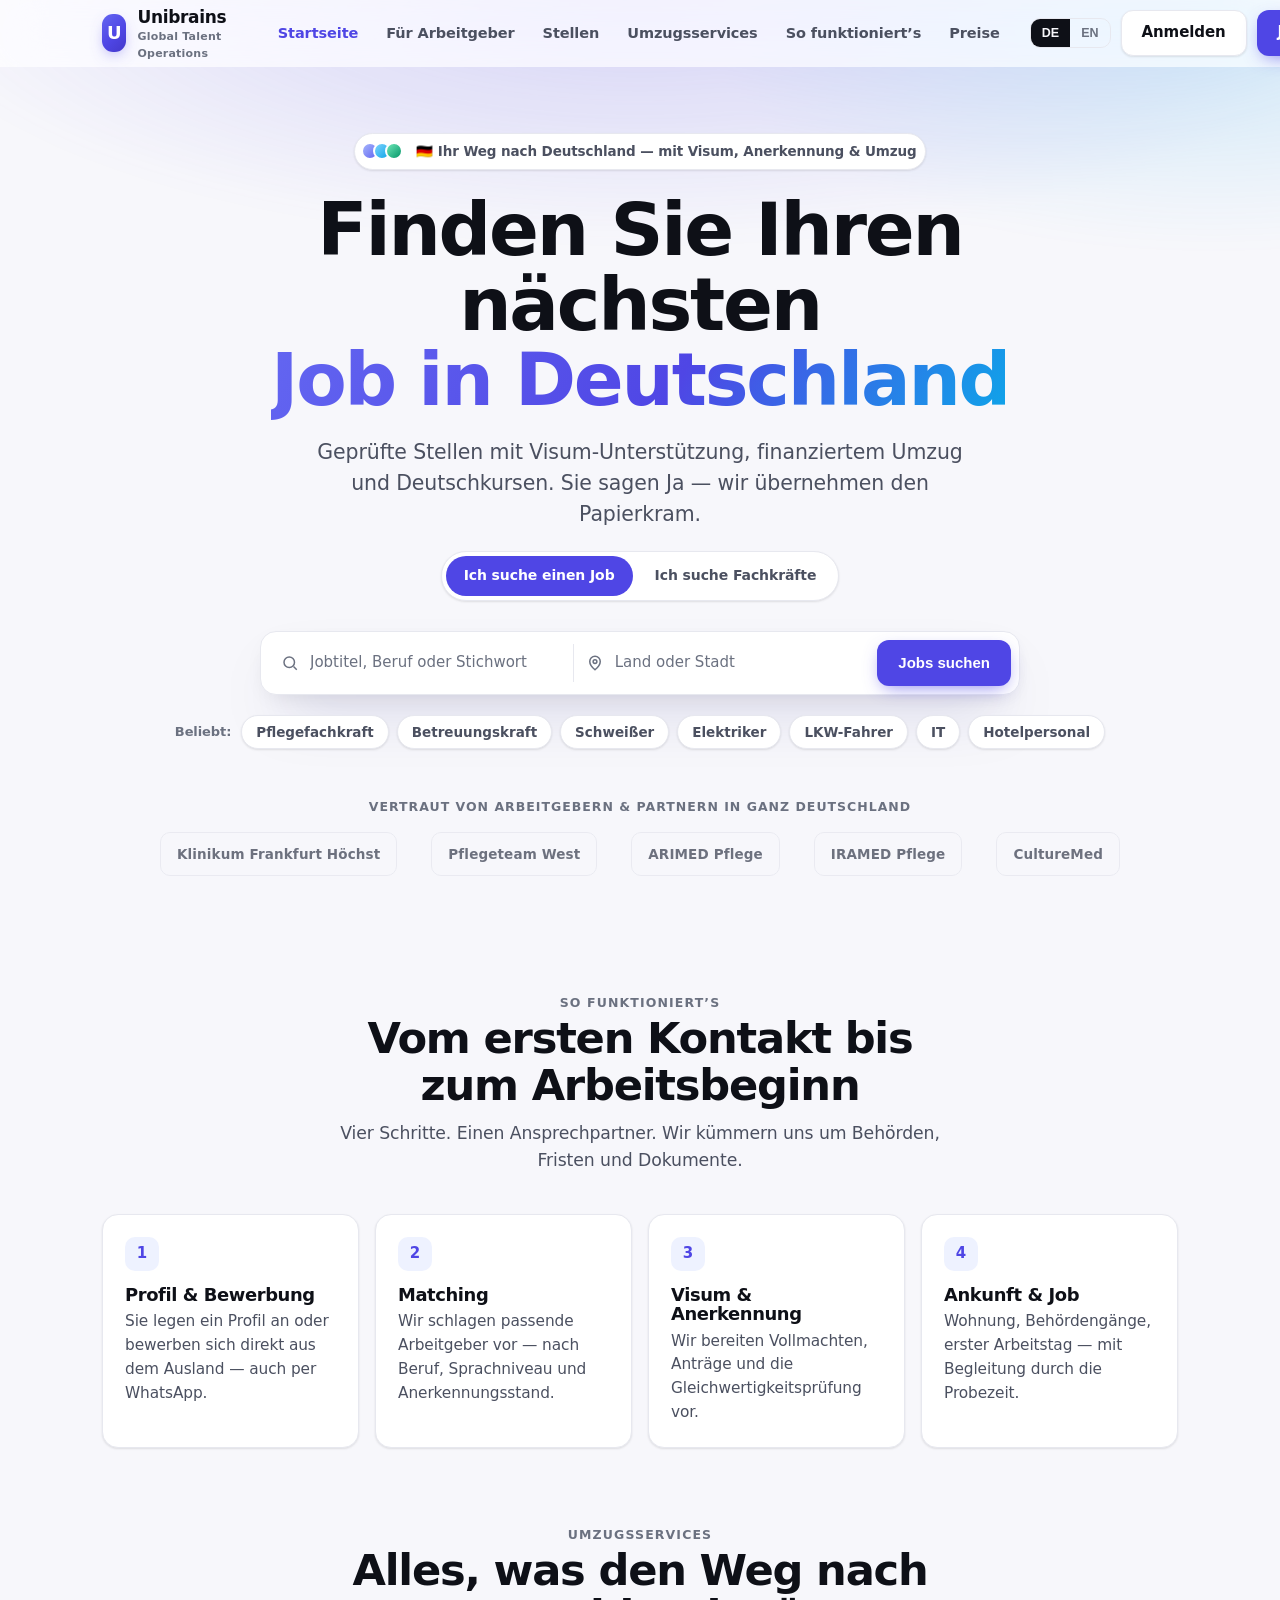
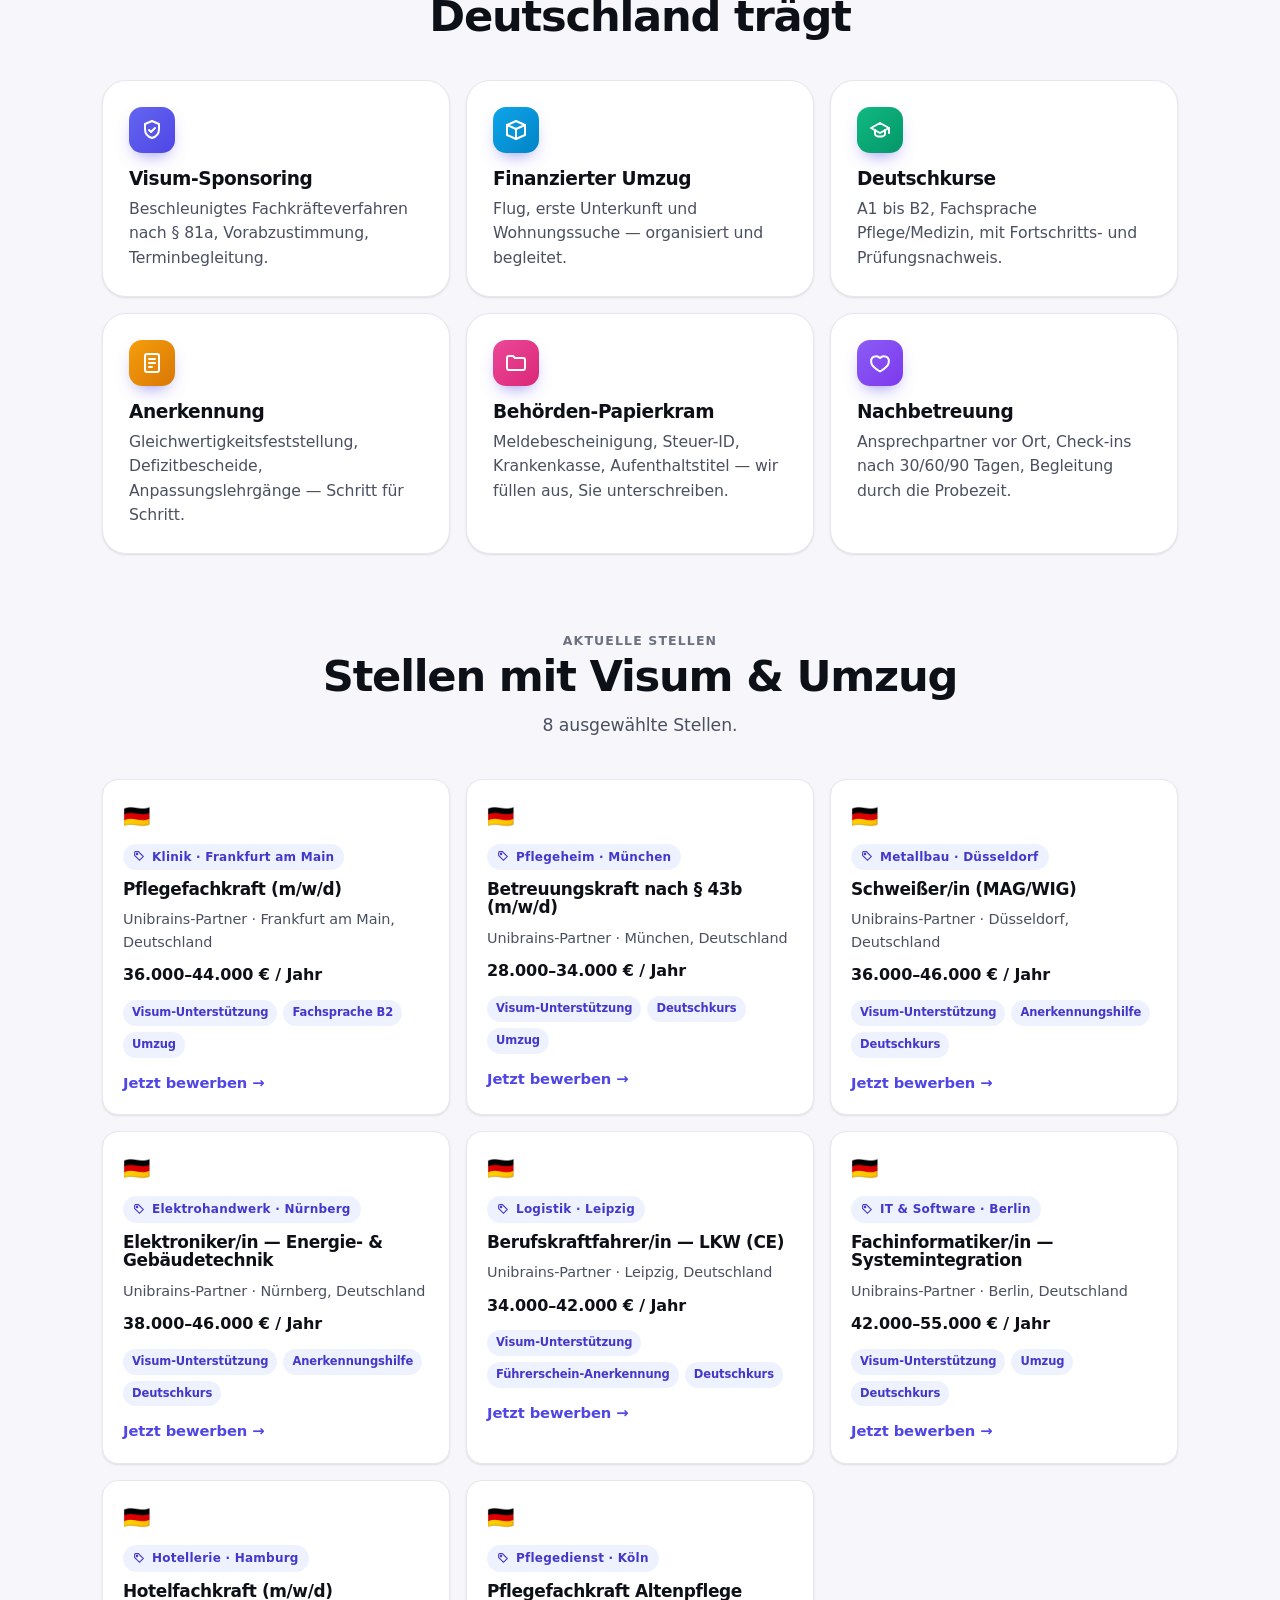
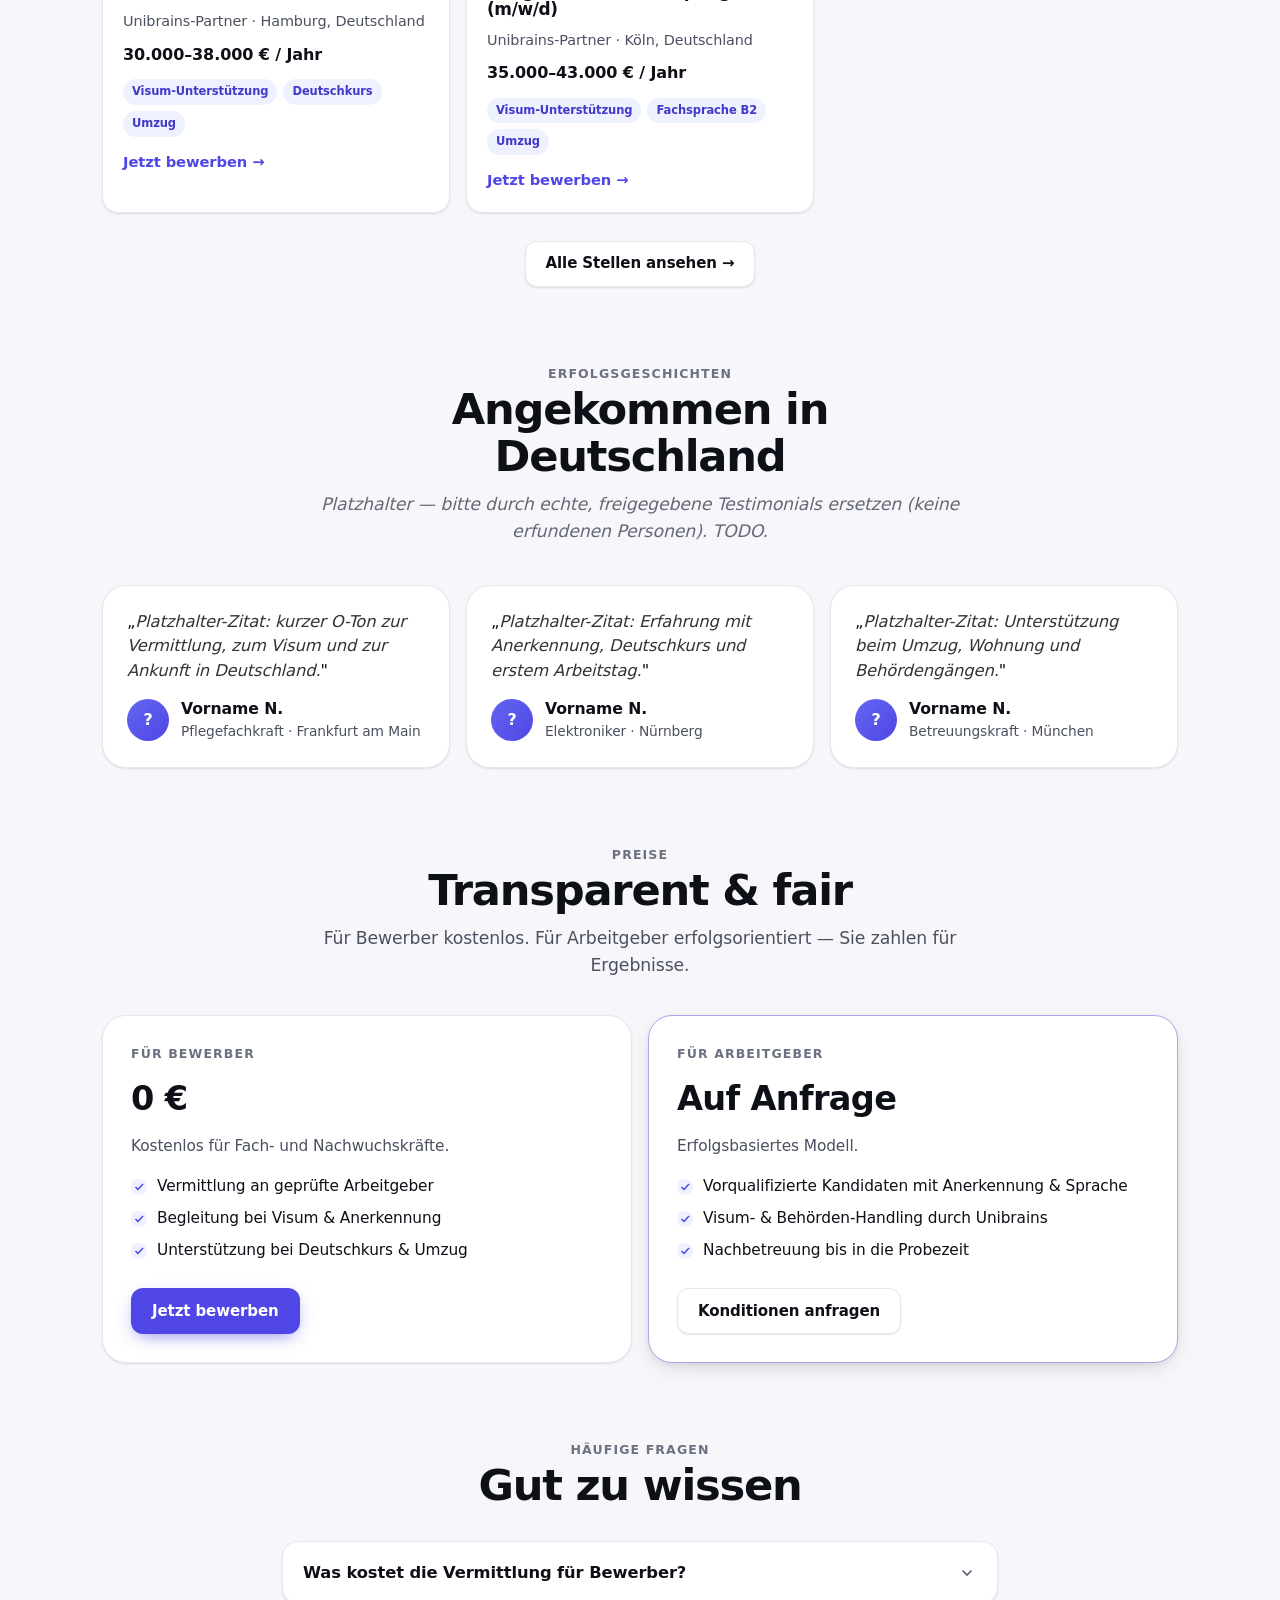
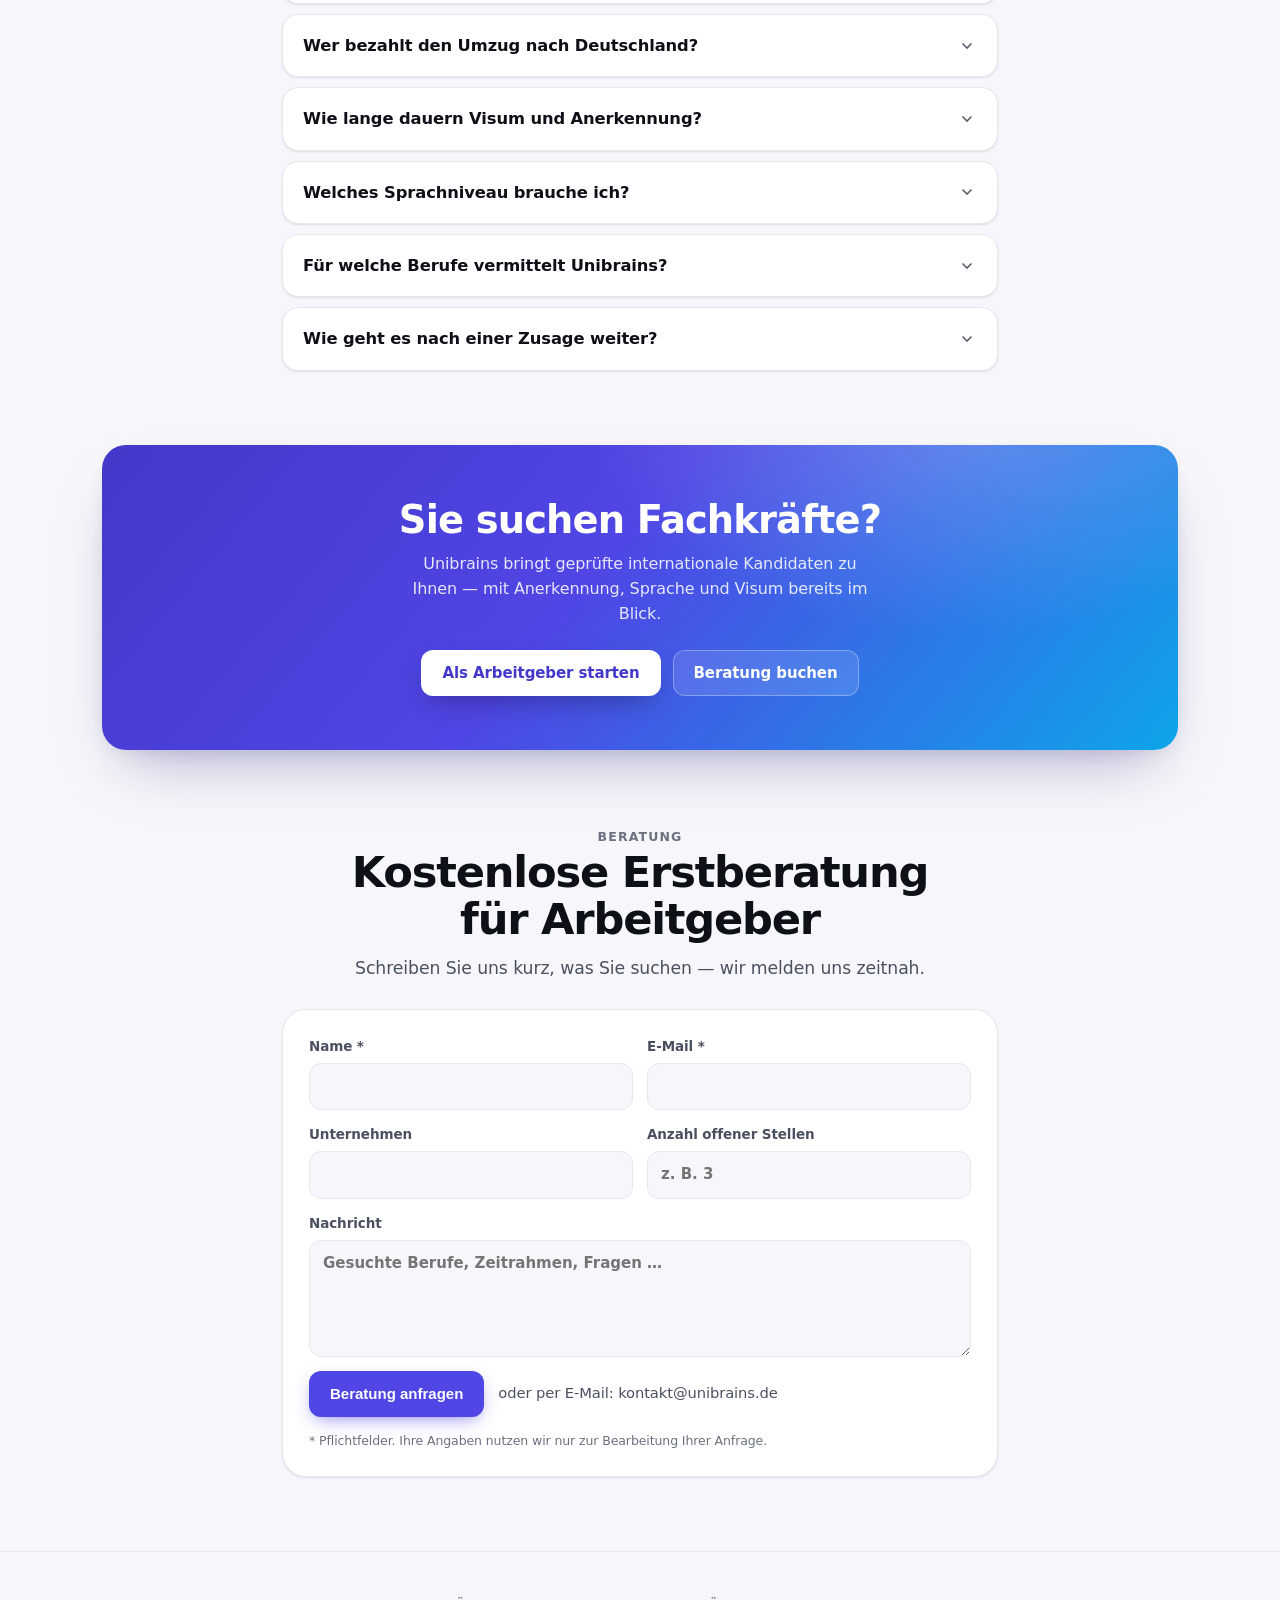
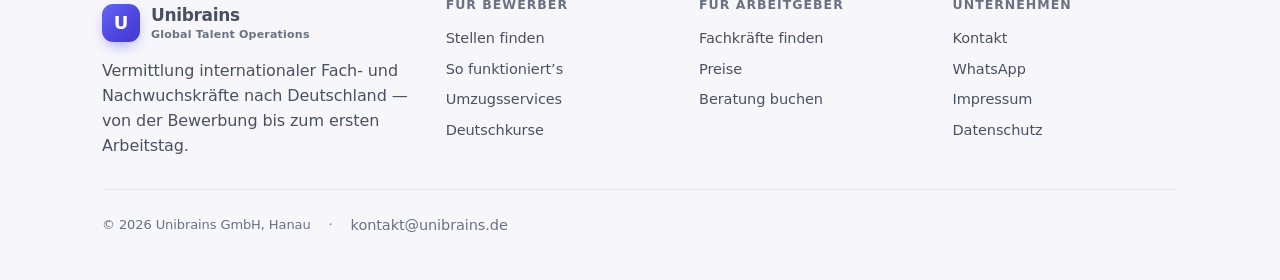
==== commit 497f7c5a: "Startseite: echte Partner-Wortmarken statt Platzhalter in der Vertrauensleiste Klinikum Frankfurt Hö" ====
--- a/index.html
+++ b/index.html
@@ -194,7 +194,7 @@
   .trust { margin-top: 48px; }
   .trust p { text-align: center; color: var(--faint); font-size: 12.5px; font-weight: 700; letter-spacing: .08em; text-transform: uppercase; }
   .trust .logos { margin-top: 16px; display: flex; flex-wrap: wrap; gap: 14px 34px; justify-content: center; align-items: center; opacity: .8; }
-  .trust .logos span { font-weight: 800; font-size: 18px; letter-spacing: -.02em; color: var(--faint); }
+  .trust .logos span { font-weight: 800; font-size: 13.5px; letter-spacing: .01em; color: var(--muted); }
 
   /* ============ Sections ============ */
   section.block { padding: 74px 0; }
@@ -333,7 +333,7 @@
   .aud:hover:not(.on){ color:var(--brand); }
 
   /* Partner-Logo-Platzhalter (P2.9) */
-  .logo-slot { display:inline-grid; place-items:center; min-width:118px; height:44px; border:1px dashed var(--line); border-radius:10px; color:var(--faint); font-weight:700; font-size:12.5px; letter-spacing:.02em; }
+  .logo-slot { display:inline-grid; place-items:center; padding:0 16px; height:44px; border:1px solid var(--line); border-radius:10px; color:var(--muted); font-weight:800; font-size:13.5px; letter-spacing:.01em; white-space:nowrap; }
 
   /* Erfolgsgeschichten (P2.9) */
   .story { background:var(--surface); border:1px solid var(--line); border-radius:var(--radius-lg); padding:24px; box-shadow:var(--shadow-sm); margin:0; display:flex; flex-direction:column; gap:14px;
@@ -486,13 +486,13 @@
 
       <div class="trust reveal">
         <p data-i18n="trust">Vertraut von Arbeitgebern &amp; Partnern in ganz Deutschland</p>
-        <!-- P2.9: Platz für Partnerlogos. TODO: echte, freigegebene Logos einfügen. -->
-        <div class="logos" aria-hidden="true">
-          <span class="logo-slot">Partnerlogo</span>
-          <span class="logo-slot">Partnerlogo</span>
-          <span class="logo-slot">Partnerlogo</span>
-          <span class="logo-slot">Partnerlogo</span>
-          <span class="logo-slot">Partnerlogo</span>
+        <!-- Echte Arbeitgeber-/Partner im Unibrains-Netzwerk (Wortmarken). -->
+        <div class="logos">
+          <span class="logo-slot">Klinikum Frankfurt Höchst</span>
+          <span class="logo-slot">Pflegeteam West</span>
+          <span class="logo-slot">ARIMED Pflege</span>
+          <span class="logo-slot">IRAMED Pflege</span>
+          <span class="logo-slot">CultureMed</span>
         </div>
       </div>
     </div>
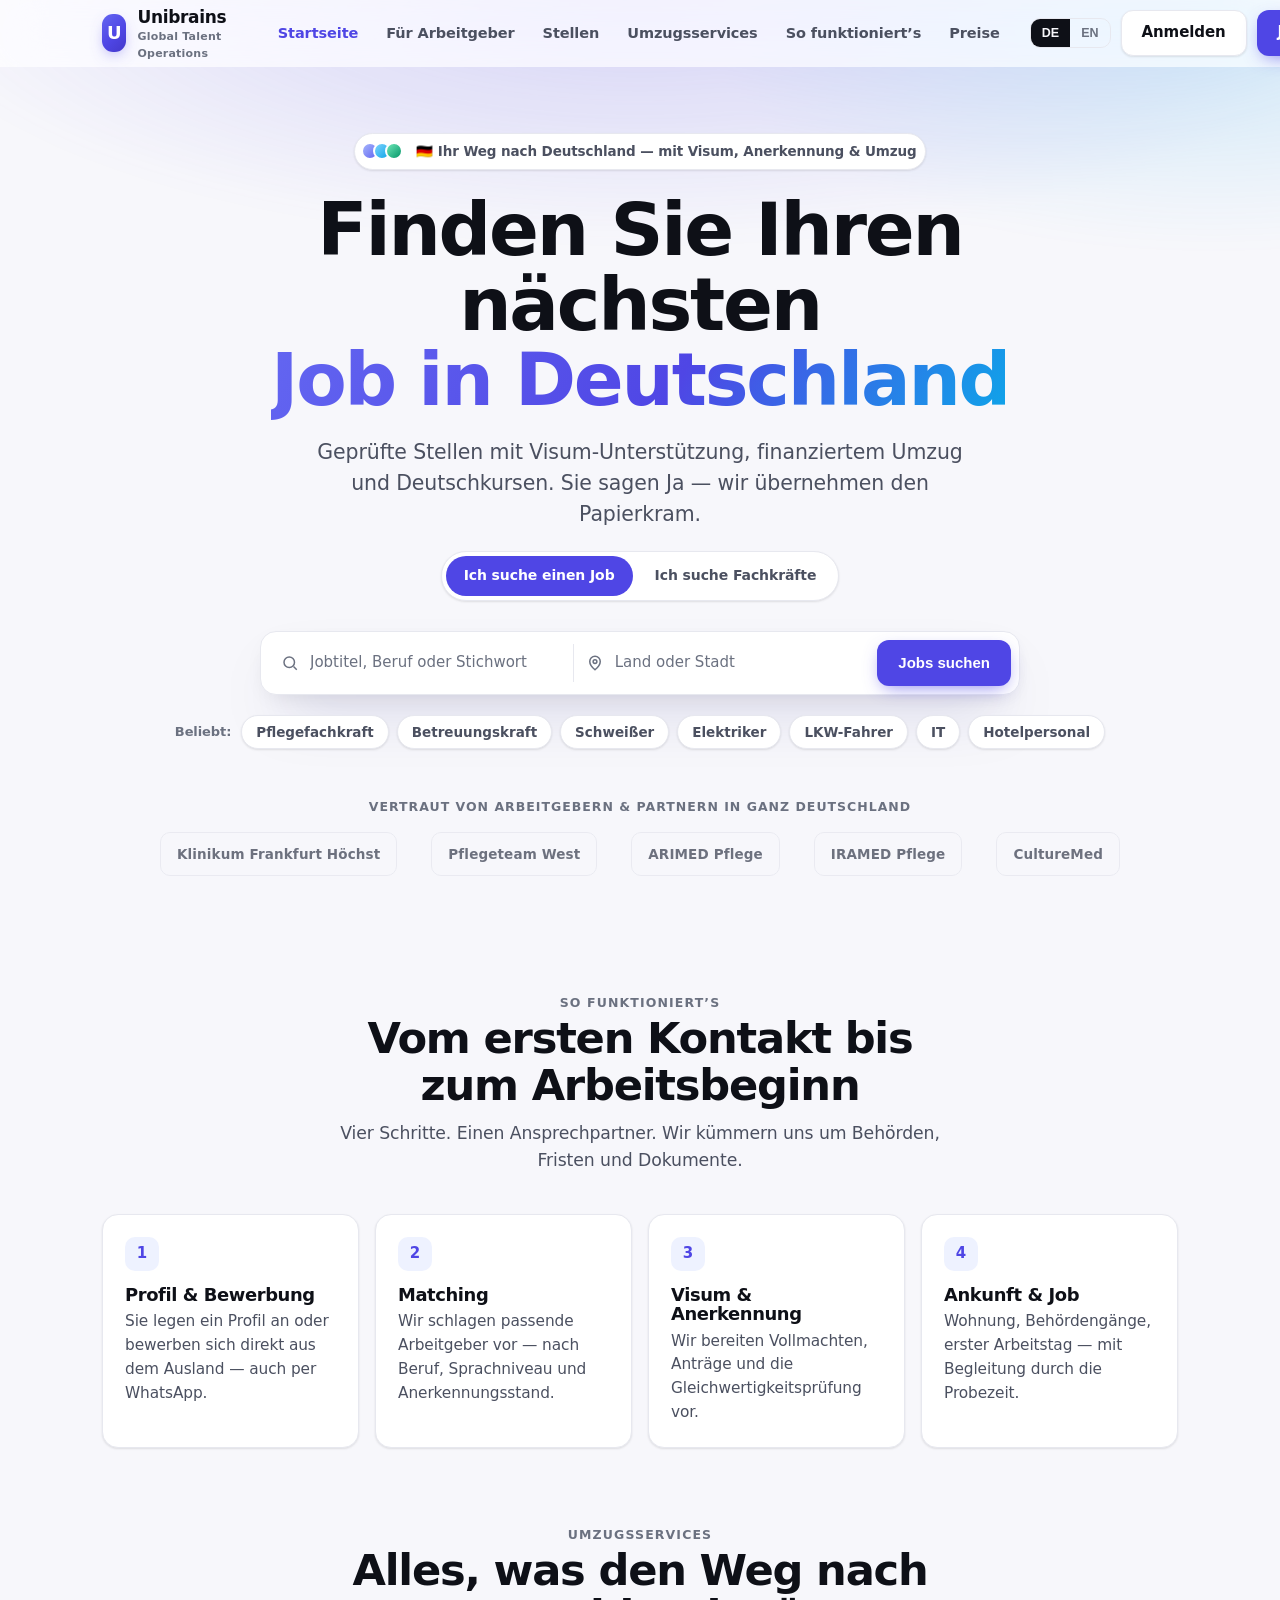
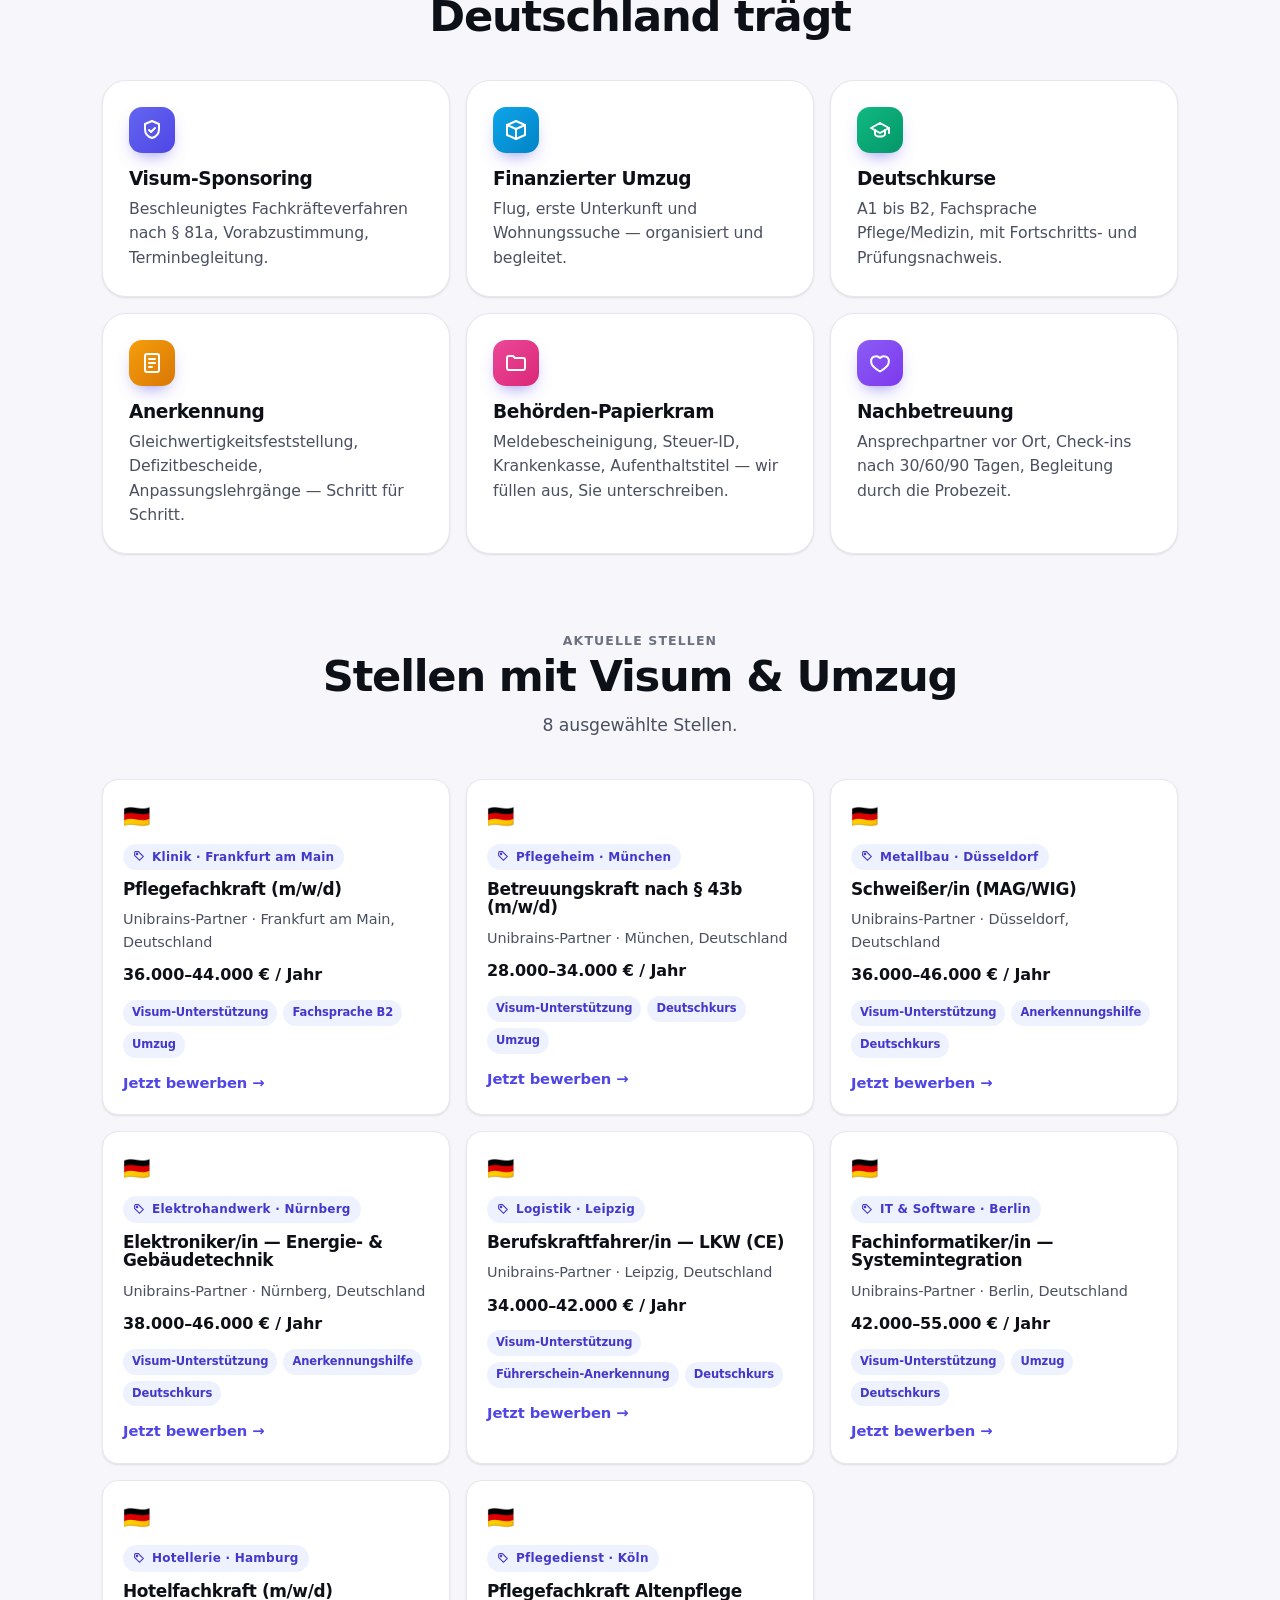
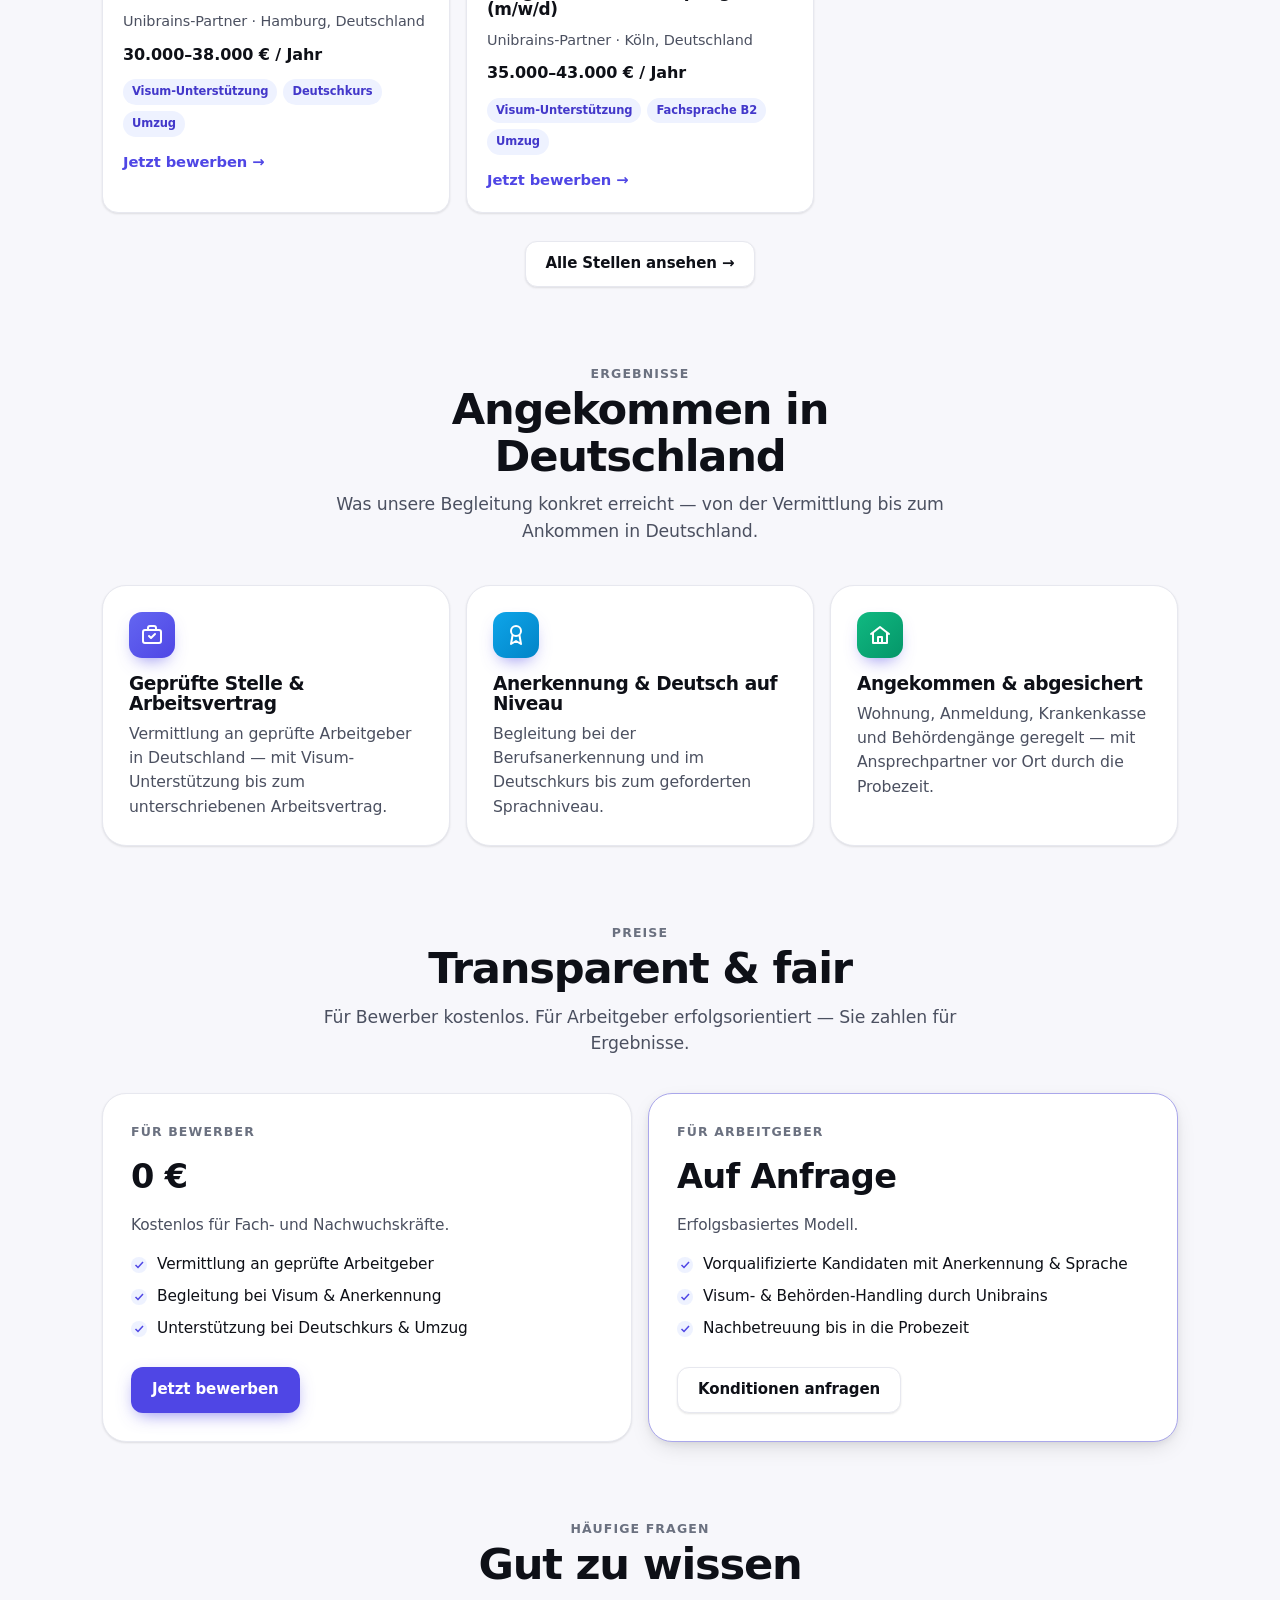
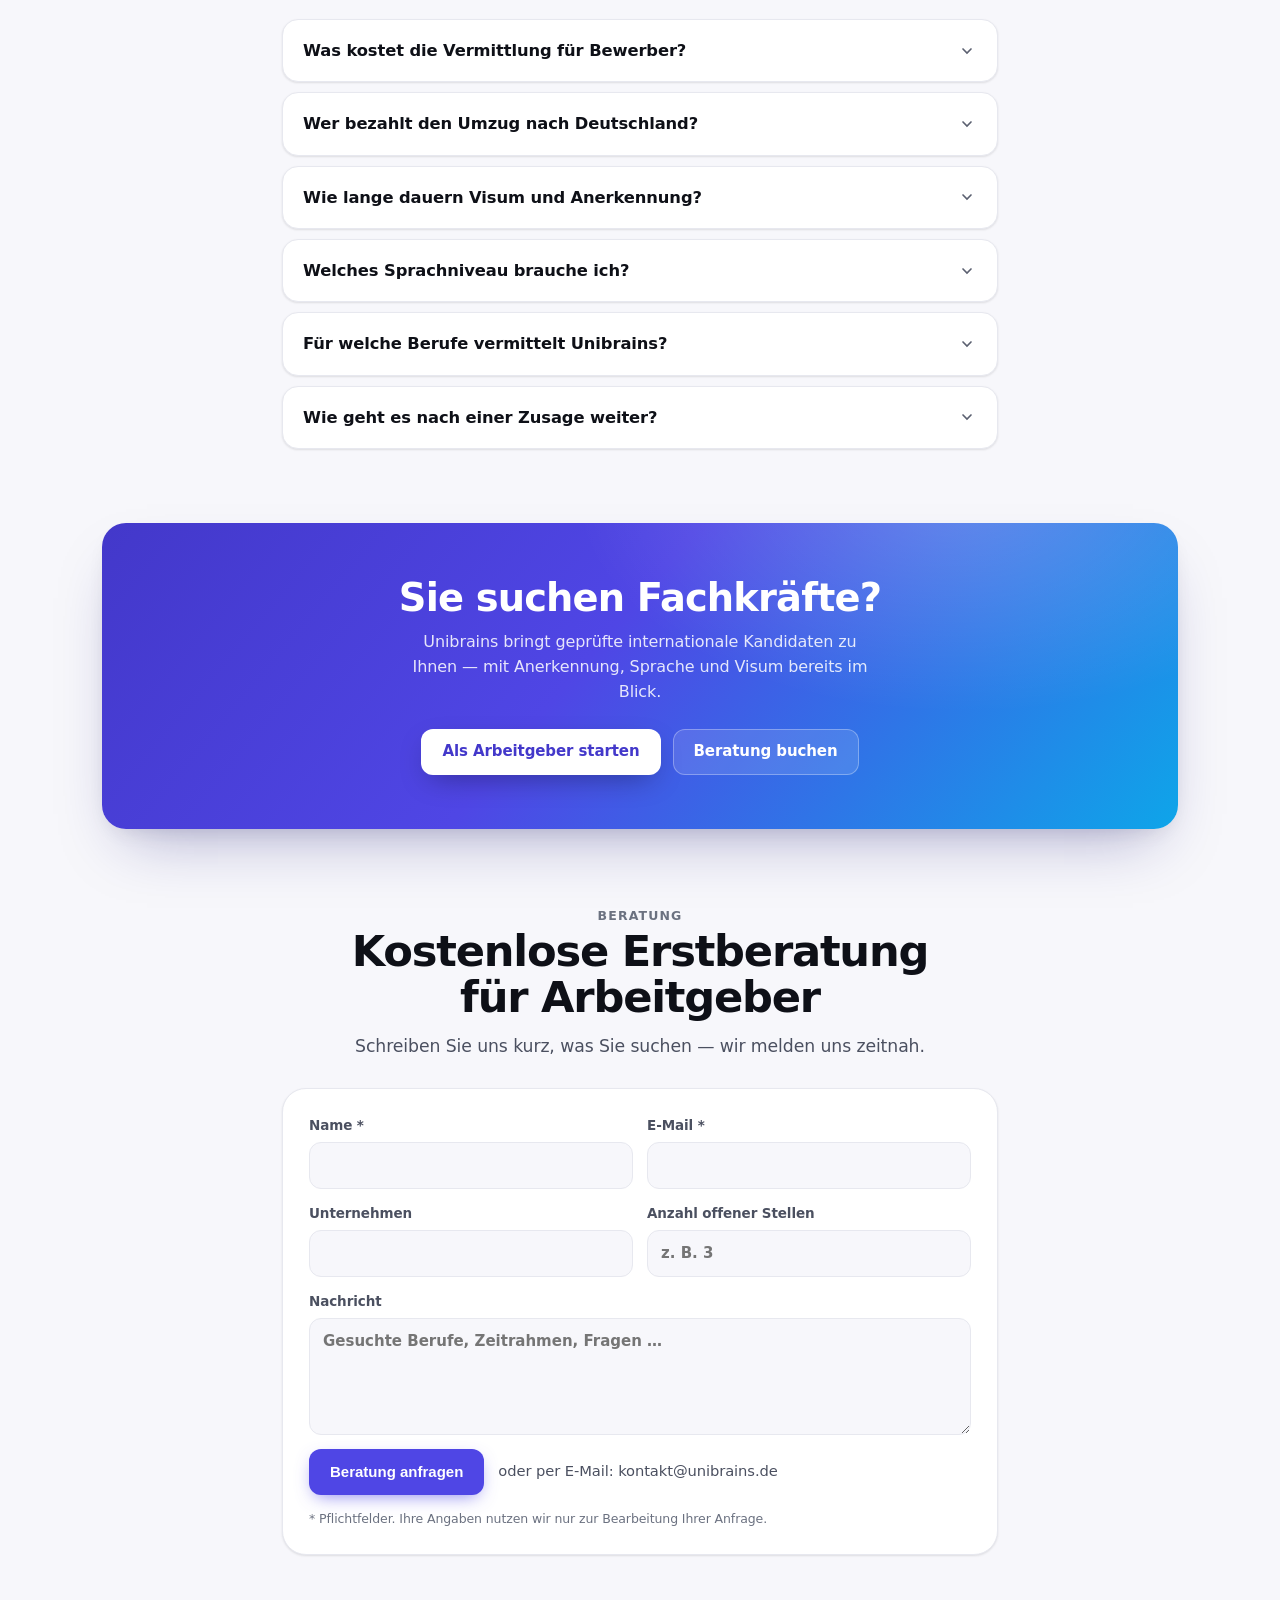
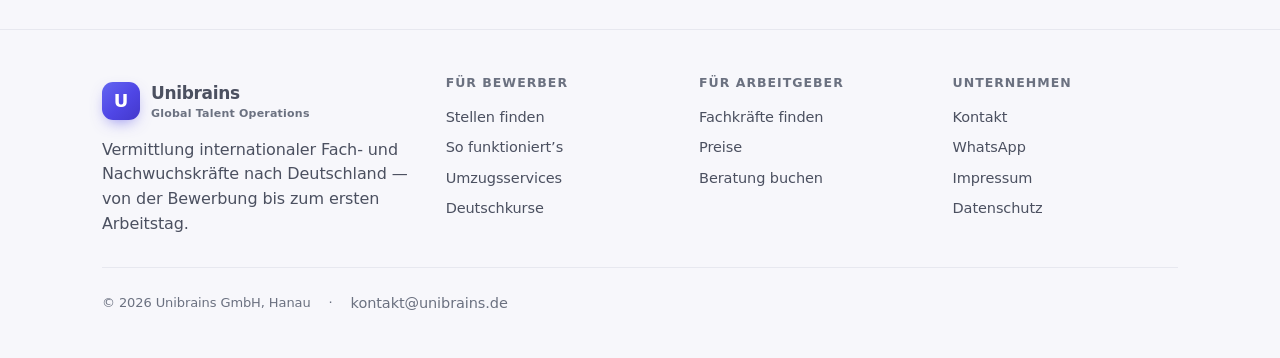
==== commit 3d836fa3: "Startseite: Erfolgsgeschichten-Platzhalter → faktischer Ergebnisse-Abschnitt Keine erfundenen Testim" ====
--- a/index.html
+++ b/index.html
@@ -557,27 +557,18 @@
     </div>
   </section>
 
-  <!-- Erfolgsgeschichten (P2.9) -->
+  <!-- Ergebnisse (ersetzt die früheren Platzhalter-Testimonials; faktische End-Ergebnisse, keine erfundenen Personen). -->
   <section class="block" id="stories" style="padding-top:0">
     <div class="wrap">
       <div class="sec-head center reveal">
-        <span class="eyebrow" data-i18n="storiesEyebrow">Erfolgsgeschichten</span>
+        <span class="eyebrow" data-i18n="storiesEyebrow">Ergebnisse</span>
         <h2 data-i18n="storiesH2">Angekommen in Deutschland</h2>
-        <p class="todo">Platzhalter — bitte durch echte, freigegebene Testimonials ersetzen (keine erfundenen Personen). TODO.</p>
+        <p data-i18n="storiesLede">Was unsere Begleitung konkret erreicht — von der Vermittlung bis zum Ankommen in Deutschland.</p>
       </div>
       <div class="grid3">
-        <figure class="story reveal">
-          <blockquote>„<span class="todo">Platzhalter-Zitat: kurzer O-Ton zur Vermittlung, zum Visum und zur Ankunft in Deutschland.</span>"</blockquote>
-          <figcaption><span class="av" aria-hidden="true">?</span><span><b>Vorname&nbsp;N.</b><span class="role">Pflegefachkraft · Frankfurt am Main</span></span></figcaption>
-        </figure>
-        <figure class="story reveal">
-          <blockquote>„<span class="todo">Platzhalter-Zitat: Erfahrung mit Anerkennung, Deutschkurs und erstem Arbeitstag.</span>"</blockquote>
-          <figcaption><span class="av" aria-hidden="true">?</span><span><b>Vorname&nbsp;N.</b><span class="role">Elektroniker · Nürnberg</span></span></figcaption>
-        </figure>
-        <figure class="story reveal">
-          <blockquote>„<span class="todo">Platzhalter-Zitat: Unterstützung beim Umzug, Wohnung und Behördengängen.</span>"</blockquote>
-          <figcaption><span class="av" aria-hidden="true">?</span><span><b>Vorname&nbsp;N.</b><span class="role">Betreuungskraft · München</span></span></figcaption>
-        </figure>
+        <div class="svc reveal"><div class="ic"><svg viewBox="0 0 24 24" fill="none" stroke="currentColor" stroke-width="2" stroke-linecap="round" stroke-linejoin="round" aria-hidden="true"><rect x="3" y="7" width="18" height="13" rx="2"/><path d="M8 7V5a2 2 0 0 1 2-2h4a2 2 0 0 1 2 2v2"/><path d="m9 13 2 2 4-4"/></svg></div><h3 data-i18n="storyOut1T">Geprüfte Stelle &amp; Arbeitsvertrag</h3><p data-i18n="storyOut1P">Vermittlung an geprüfte Arbeitgeber in Deutschland — mit Visum-Unterstützung bis zum unterschriebenen Arbeitsvertrag.</p></div>
+        <div class="svc a reveal"><div class="ic"><svg viewBox="0 0 24 24" fill="none" stroke="currentColor" stroke-width="2" stroke-linecap="round" stroke-linejoin="round" aria-hidden="true"><circle cx="12" cy="8" r="5"/><path d="M8.5 12.5 7 21l5-3 5 3-1.5-8.5"/></svg></div><h3 data-i18n="storyOut2T">Anerkennung &amp; Deutsch auf Niveau</h3><p data-i18n="storyOut2P">Begleitung bei der Berufsanerkennung und im Deutschkurs bis zum geforderten Sprachniveau.</p></div>
+        <div class="svc b reveal"><div class="ic"><svg viewBox="0 0 24 24" fill="none" stroke="currentColor" stroke-width="2" stroke-linecap="round" stroke-linejoin="round" aria-hidden="true"><path d="M3 11l9-7 9 7"/><path d="M5 10v10h14V10"/><path d="M10 20v-6h4v6"/></svg></div><h3 data-i18n="storyOut3T">Angekommen &amp; abgesichert</h3><p data-i18n="storyOut3P">Wohnung, Anmeldung, Krankenkasse und Behördengänge geregelt — mit Ansprechpartner vor Ort durch die Probezeit.</p></div>
       </div>
     </div>
   </section>
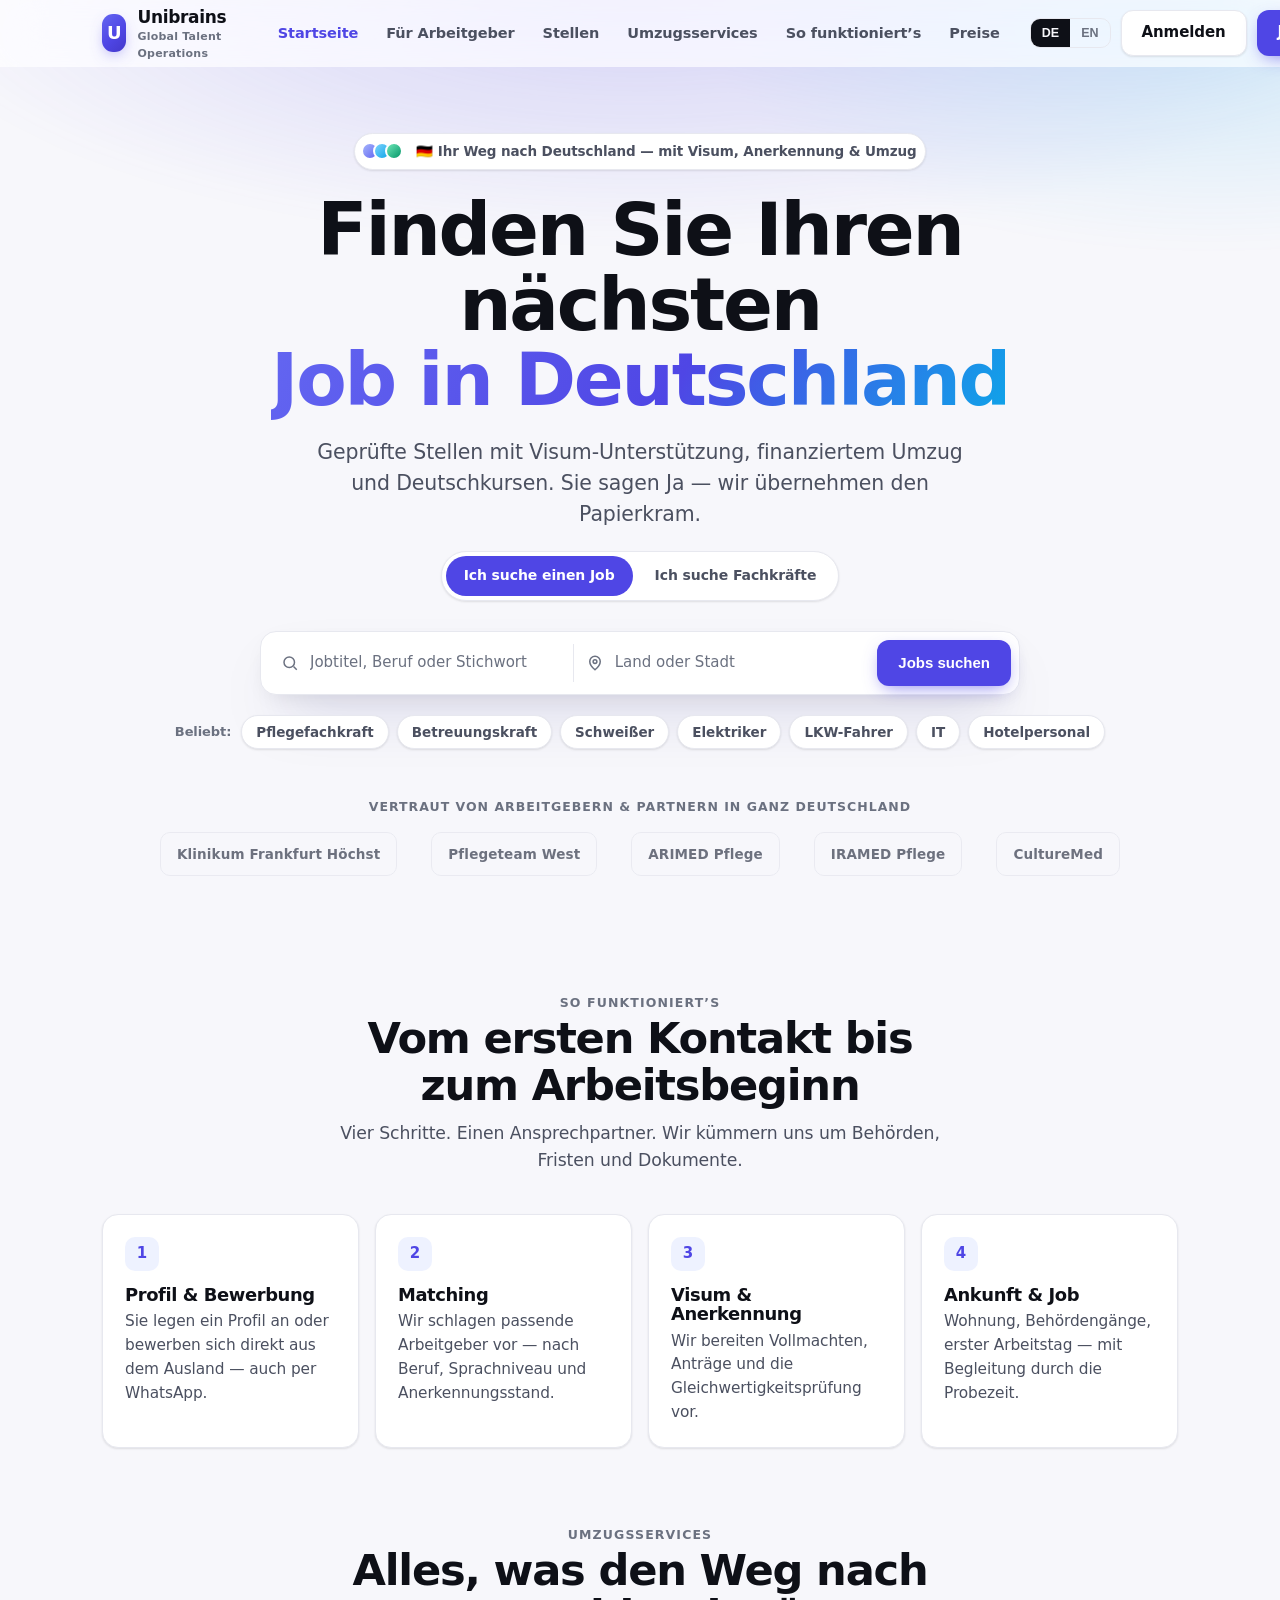
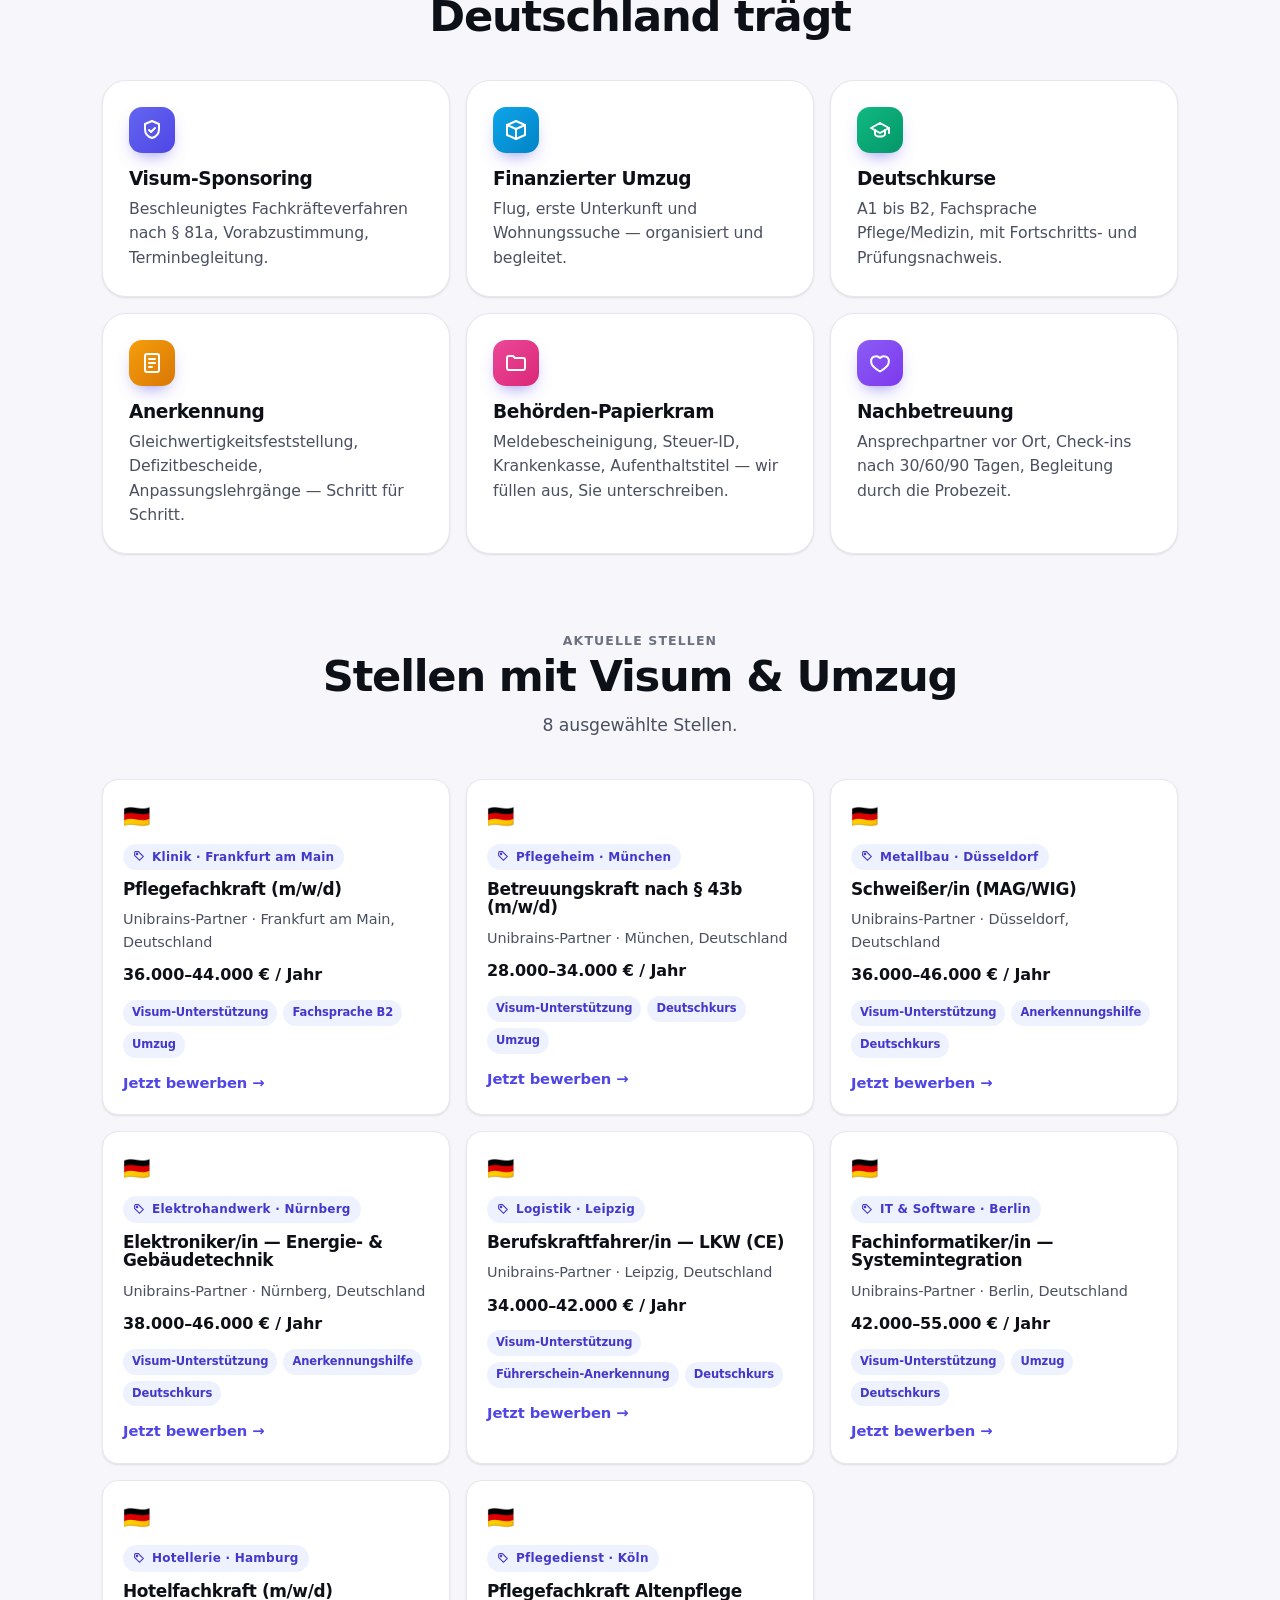
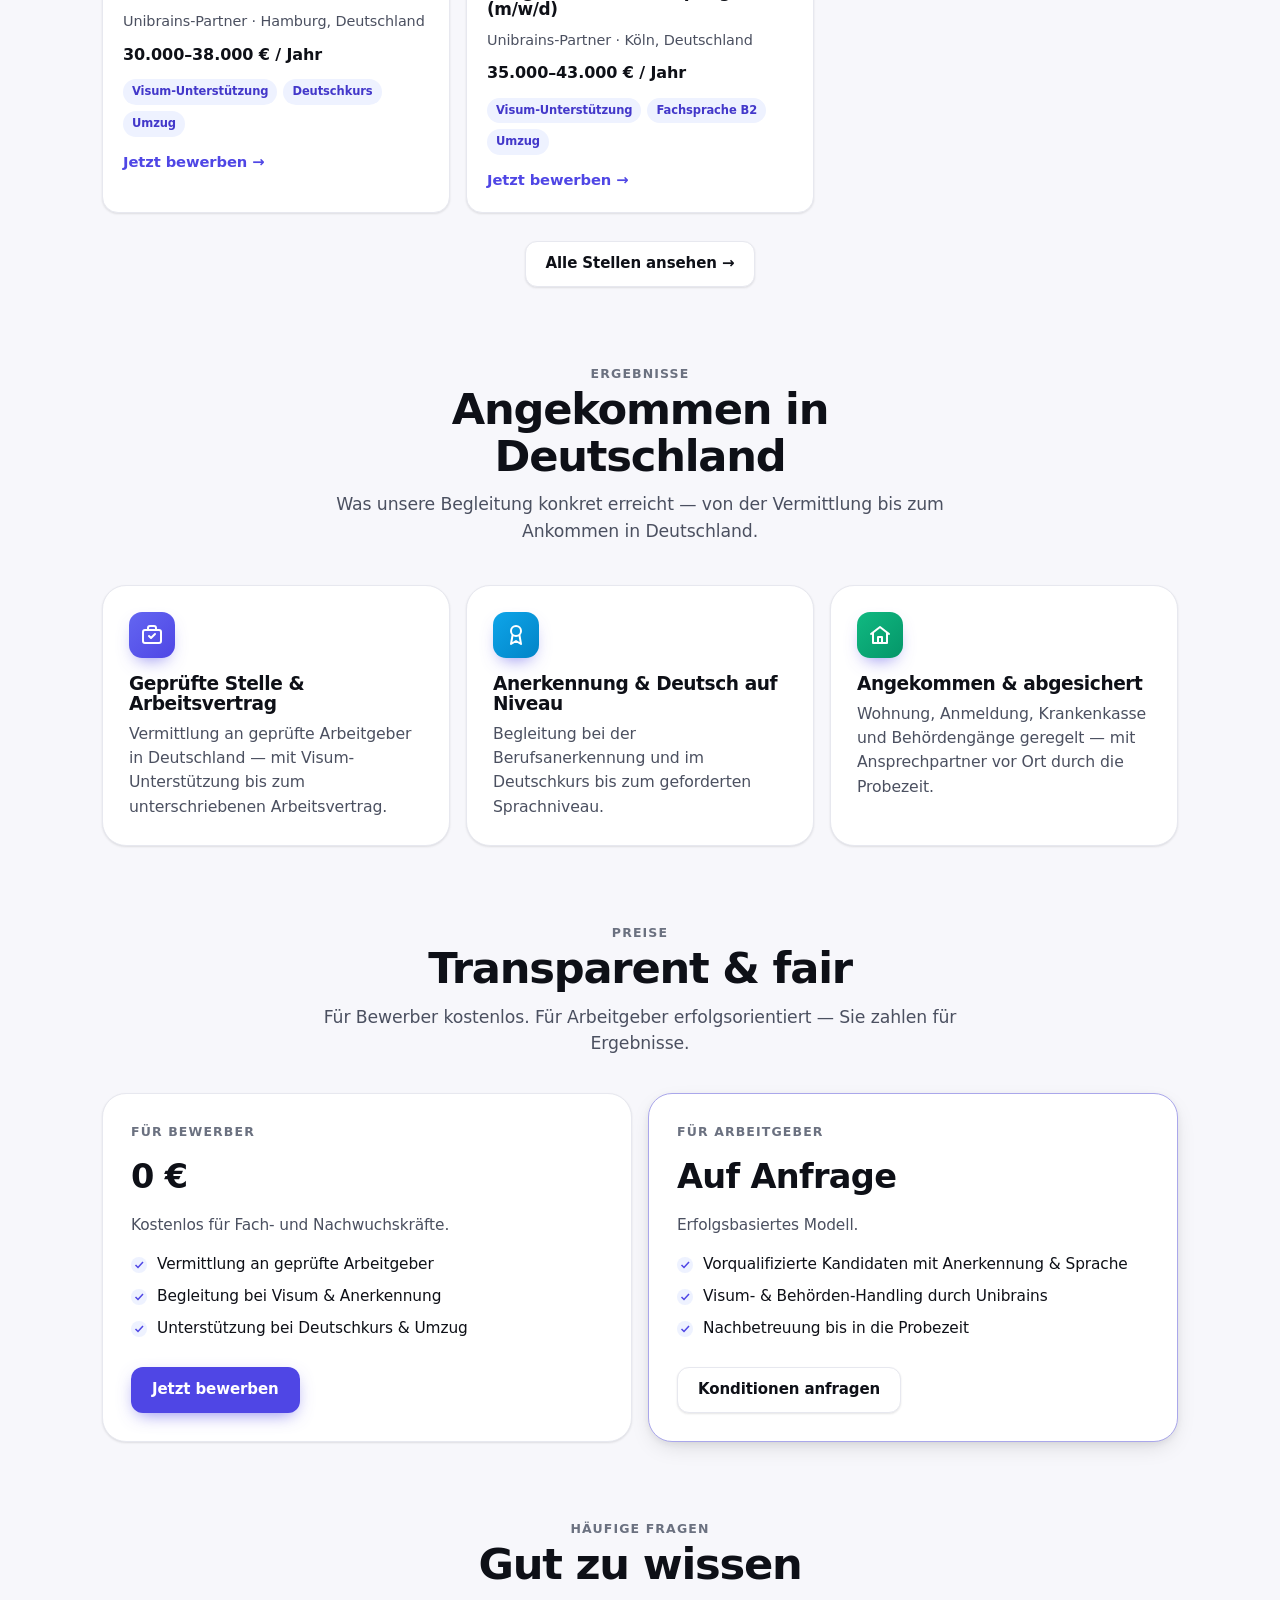
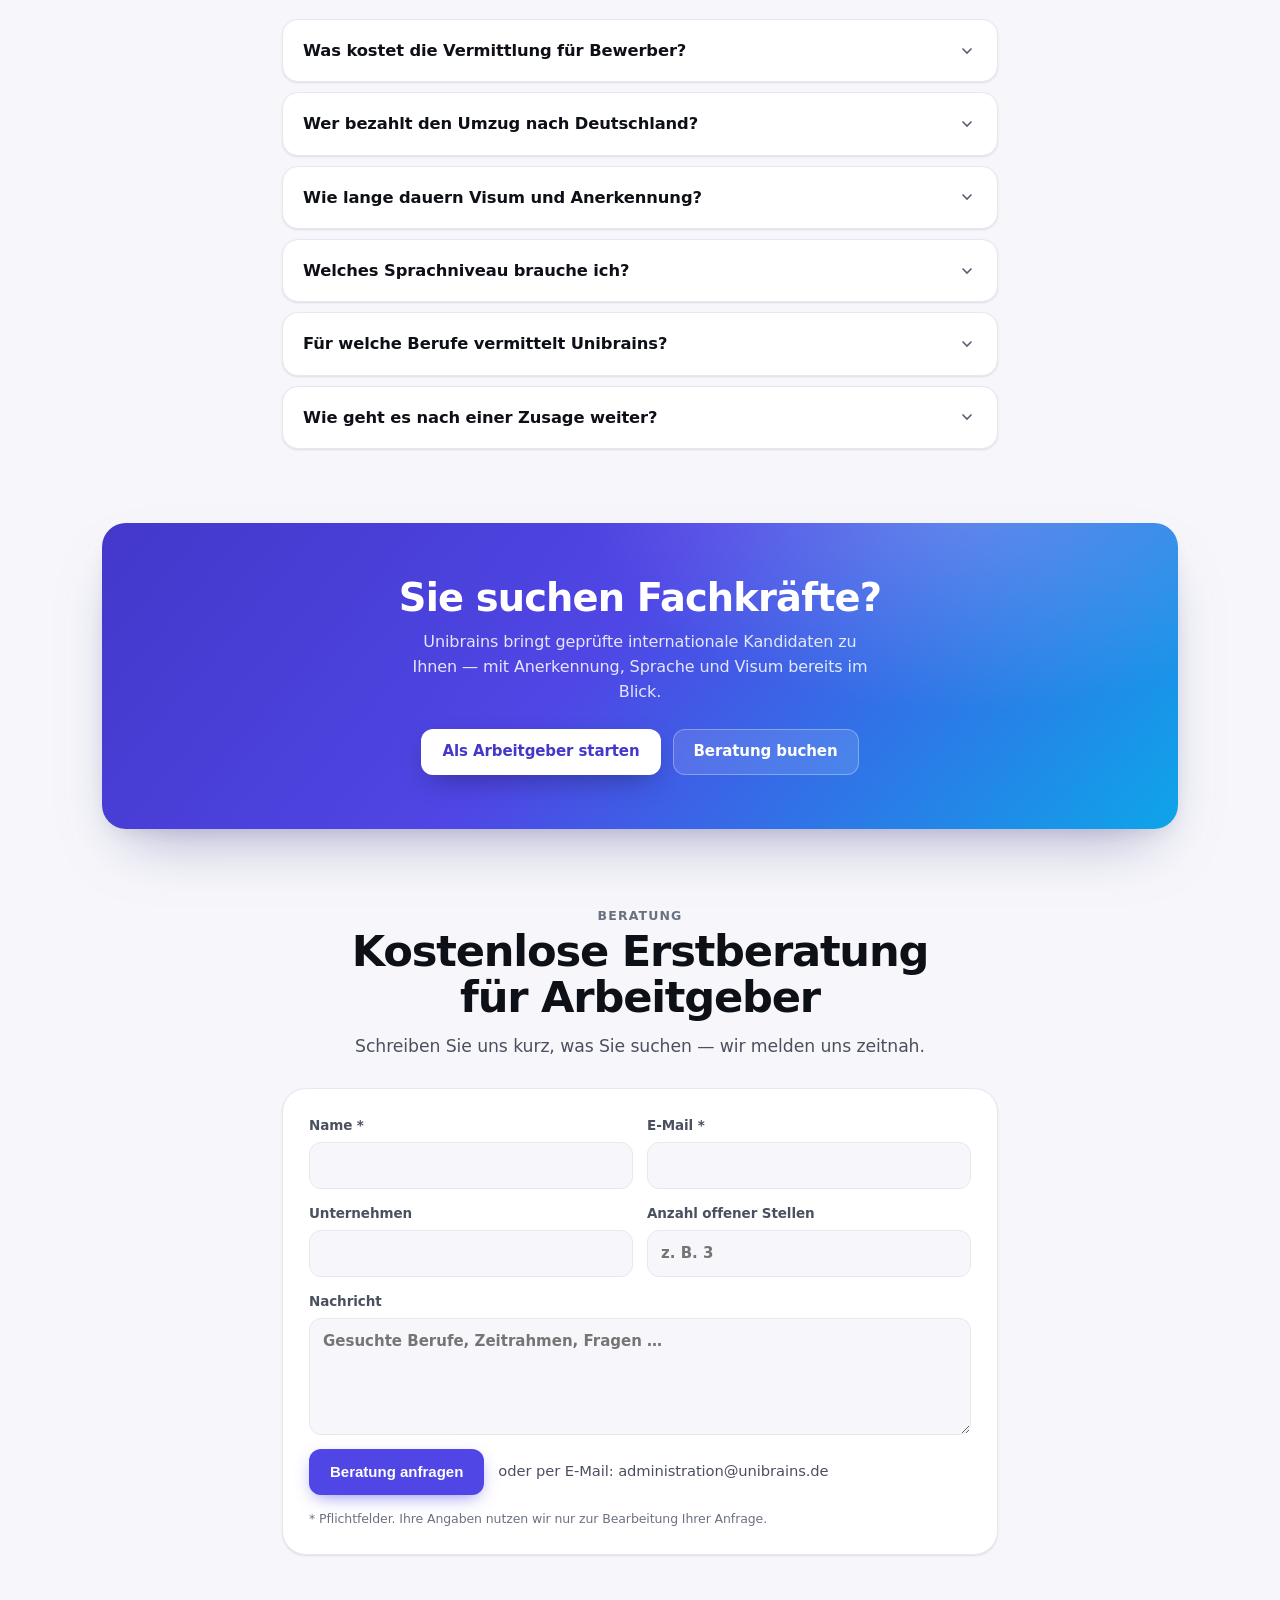
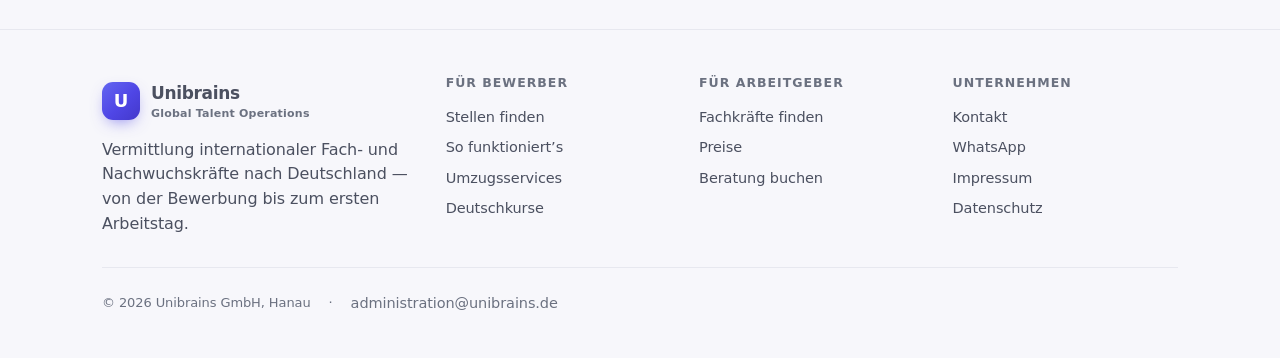
==== commit 592626d8: "Kontakt-E-Mail site-weit: kontakt@ -> administration@unibrains.de Alle Vorkommen ersetzt: Footer + L" ====
--- a/index.html
+++ b/index.html
@@ -53,24 +53,9 @@
     --ease: cubic-bezier(.2,0,0,1);
     --spring: cubic-bezier(.22,1.2,.36,1);
     --maxw: 1120px;
-    color-scheme: light dark;
-  }
-  @media (prefers-color-scheme: dark) {
-    :root {
-      --bg: #0b0c10;
-      --surface: #14161d;
-      --surface-2: #191c24;
-      --ink: #f3f4f8;
-      --muted: #a4a9ba;
-      --faint: #767c90;
-      --line: #262a34;
-      --brand-soft: #1b1f3a;
-      --glass: rgba(18,20,27,0.6);
-      --glass-line: rgba(255,255,255,0.08);
-      --shadow-md: 0 10px 30px -10px rgba(0,0,0,.6), 0 2px 8px rgba(0,0,0,.4);
-      --shadow-lg: 0 40px 80px -30px rgba(0,0,0,.7), 0 10px 30px -12px rgba(0,0,0,.5);
-    }
-  }
+    color-scheme: light;
+  }
+  /* Dark-Mode deaktiviert — Seite immer im Hellmodus (Nutzer-Wunsch 20.10.). */
 
   /* ============ Reset & base ============ */
   * { box-sizing: border-box; }
@@ -376,17 +361,7 @@
   .lead-alt:hover { color:var(--brand); }
   .lead-note { color:var(--faint); font-size:12.5px; }
 
-  /* P3.15: Kontrast für lila Tags/Chips/Badges im Dark-Mode (brand-600 auf dunklem brand-soft war zu dunkel) */
-  @media (prefers-color-scheme: dark) {
-    .job .tags span, .job .sector, .chip.on, .price-list li::before { }
-    .job .tags span { background:#272c57; color:#c7d2fe; }
-    .job .sector { background:#272c57; color:#c7d2fe; }
-    .chip.on { background:#272c57; color:#c7d2fe; }
-    .logo-slot { color:#9aa0b4; }
-    /* P3.15: Link-Indigo auf dunklem Grund aufhellen (Brand #4f46e5 = nur 2,9:1, unter AA) */
-    nav.links a.active { color:#a5b4fc; }
-    .job .apply { color:#a5b4fc; }
-  }</style>
+  /* Dark-Mode-Overrides entfernt — Seite immer hell (Nutzer-Wunsch 20.10.). */</style>
 <!-- P2.10: FAQPage strukturierte Daten. TODO: Antworten an die final bestätigten Fakten anpassen. -->
 <script type="application/ld+json">
 {"@context":"https://schema.org","@type":"FAQPage","mainEntity":[
@@ -679,7 +654,7 @@
         <div class="lead-row">
           <button class="btn btn-primary" type="submit" data-i18n="leadSubmit">Beratung anfragen</button>
           <!-- Fallback, falls das Formular nicht erreichbar ist (P2.11) -->
-          <a class="lead-alt" href="mailto:kontakt@unibrains.de?subject=Beratung%20Unibrains" data-i18n="leadAlt">oder per E-Mail: kontakt@unibrains.de</a>
+          <a class="lead-alt" href="mailto:administration@unibrains.de?subject=Beratung%20Unibrains" data-i18n="leadAlt">oder per E-Mail: administration@unibrains.de</a>
         </div>
         <p id="leadNote" class="lead-note" data-i18n="leadNote">* Pflichtfelder. Ihre Angaben nutzen wir nur zur Bearbeitung Ihrer Anfrage.</p>
       </form>
@@ -699,12 +674,12 @@
       </div>
       <div><h3 data-i18n="footColA">Für Bewerber</h3><a href="#jobs" data-i18n="footA1">Stellen finden</a><a href="#how" data-i18n="footA2">So funktioniert’s</a><a href="#services" data-i18n="footA3">Umzugsservices</a><a href="#services" data-i18n="footA4">Deutschkurse</a></div>
       <div><h3 data-i18n="footColB">Für Arbeitgeber</h3><a href="/arbeitgeber.html" data-i18n="footB1">Fachkräfte finden</a><a href="#preise" data-i18n="footB2">Preise</a><a href="#beratung" data-i18n="footB3">Beratung buchen</a></div>
-      <div><h3 data-i18n="footColC">Unternehmen</h3><a href="mailto:kontakt@unibrains.de" data-i18n="footC1">Kontakt</a><a href="https://wa.me/491728332721" data-i18n="footC2">WhatsApp</a><a href="impressum.html" data-i18n="footC3">Impressum</a><a href="datenschutz.html" data-i18n="footC4">Datenschutz</a></div>
+      <div><h3 data-i18n="footColC">Unternehmen</h3><a href="mailto:administration@unibrains.de" data-i18n="footC1">Kontakt</a><a href="https://wa.me/491728332721" data-i18n="footC2">WhatsApp</a><a href="impressum.html" data-i18n="footC3">Impressum</a><a href="datenschutz.html" data-i18n="footC4">Datenschutz</a></div>
     </div>
     <div class="foot-legal">
       <span>© 2026 Unibrains GmbH, Hanau</span>
       <span>·</span>
-      <a href="mailto:kontakt@unibrains.de" style="color:var(--faint)">kontakt@unibrains.de</a>
+      <a href="mailto:administration@unibrains.de" style="color:var(--faint)">administration@unibrains.de</a>
     </div>
   </div>
 </footer>
